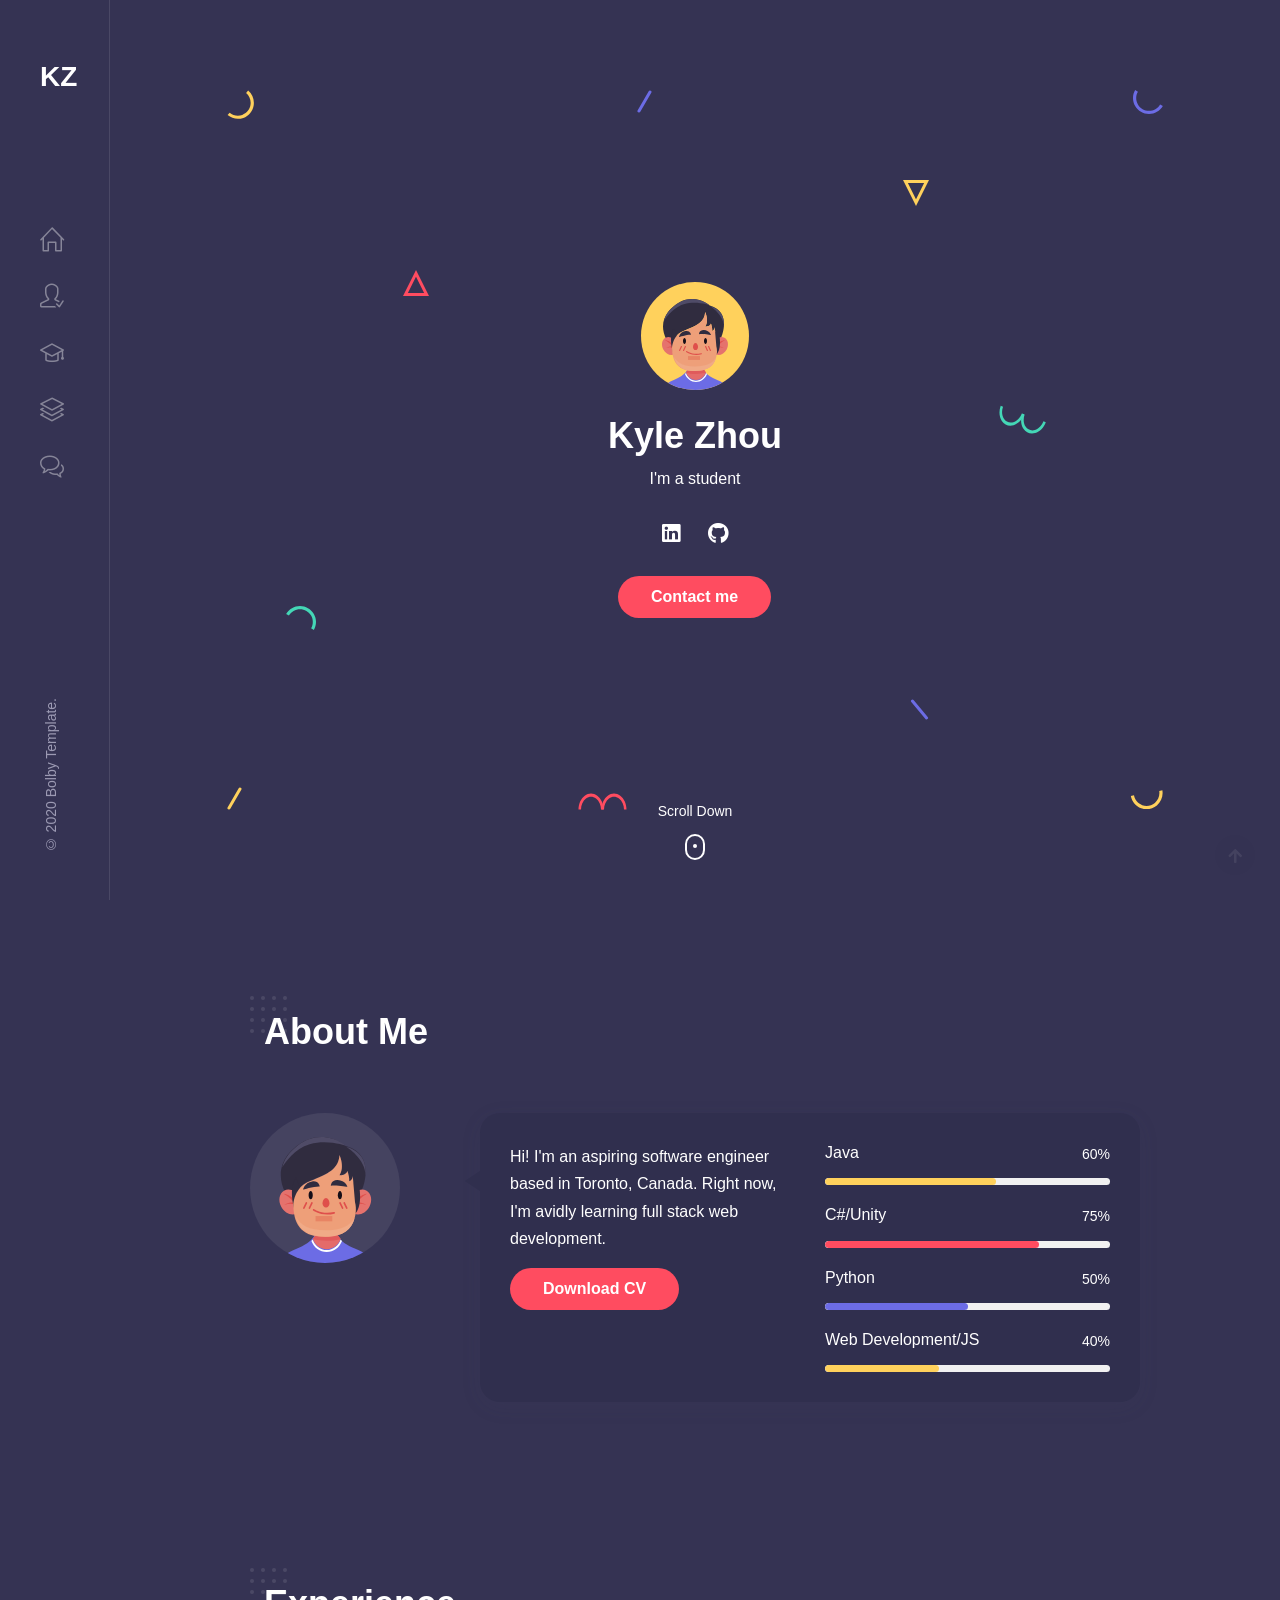
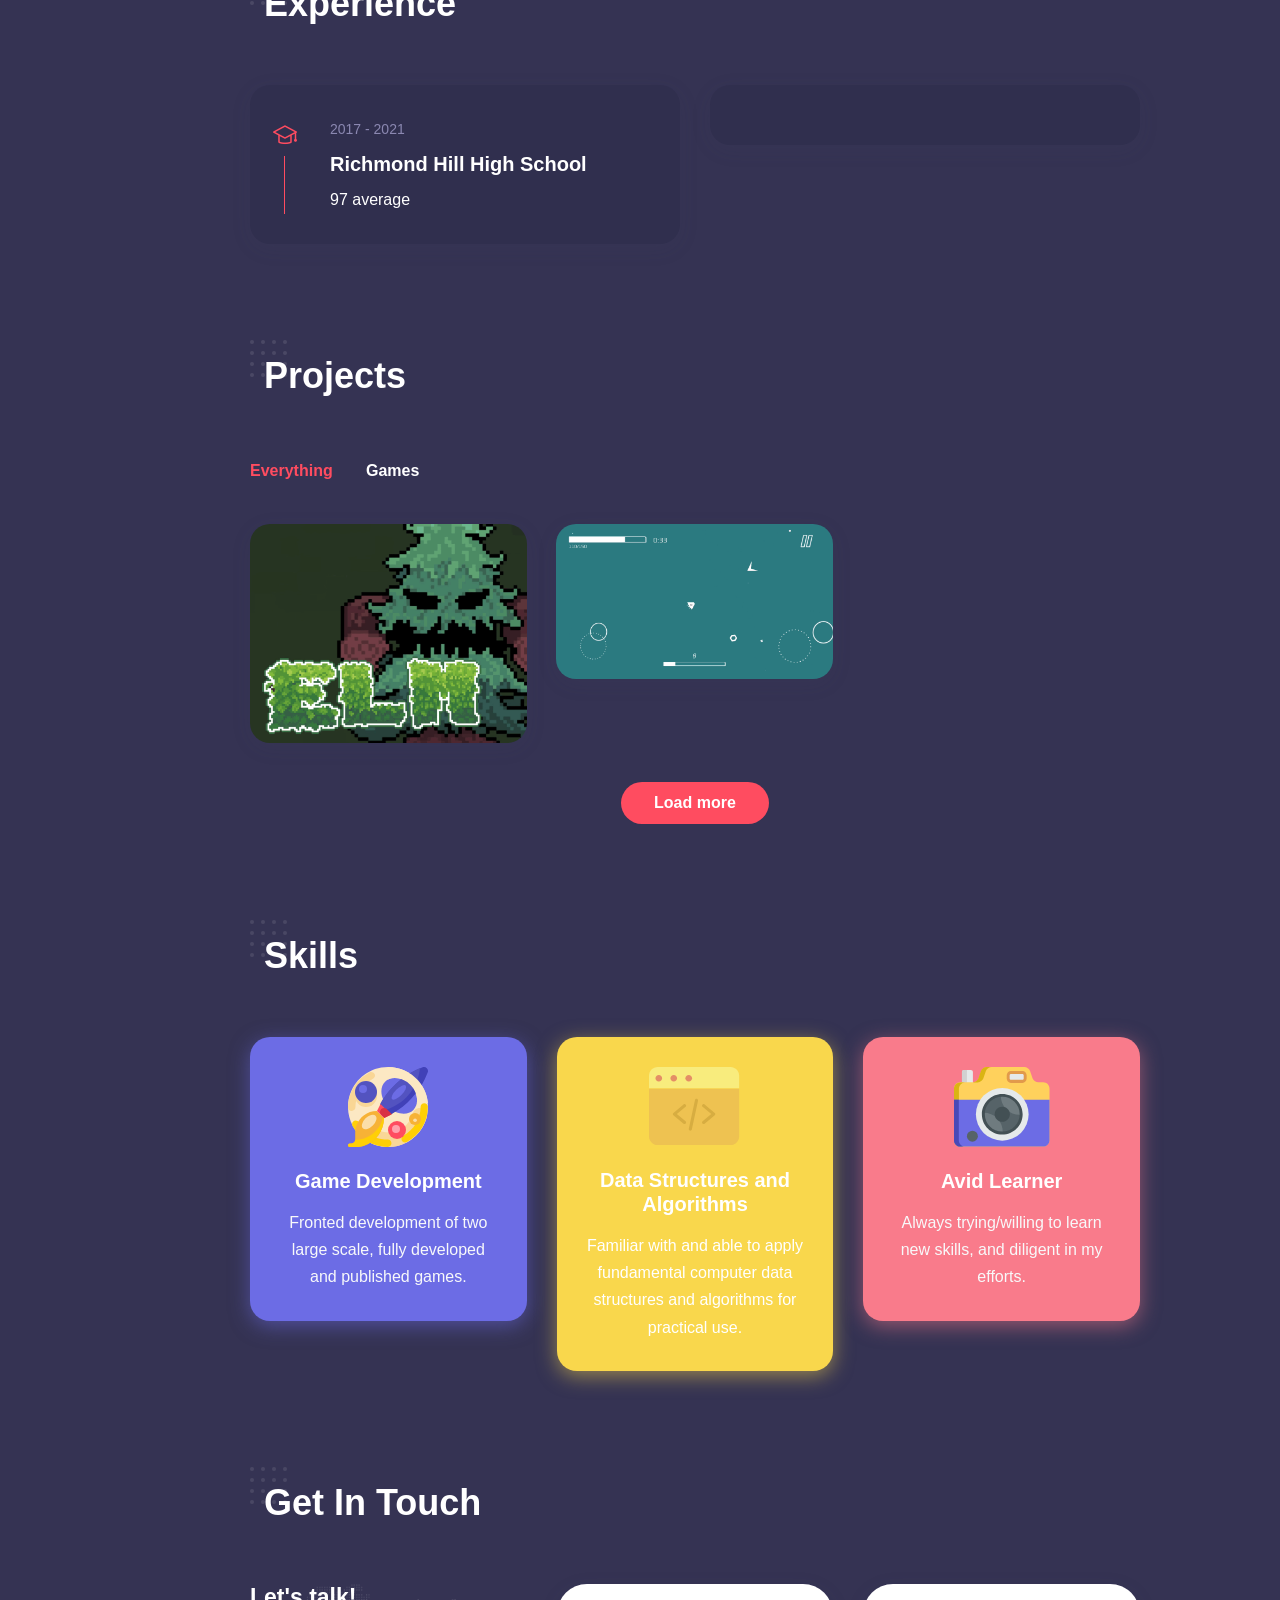
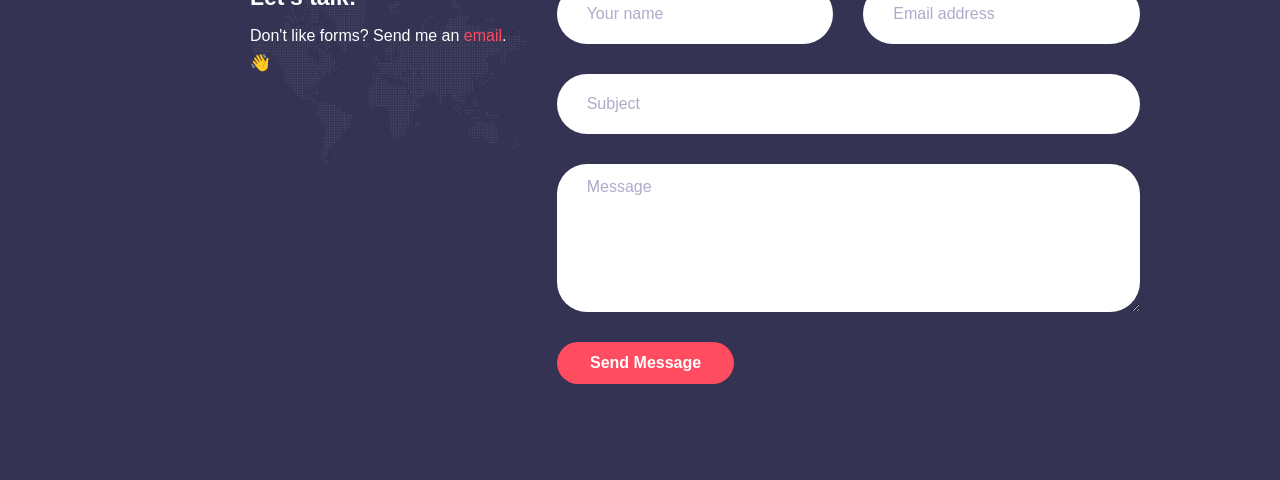
==== index.html @ aefa9f07 "desc fix" ====
<!DOCTYPE html>
<html lang="en-US">
<head>
	<meta http-equiv="Content-Type" content="text/html; charset=UTF-8">
	<title>Kyle Zhou</title>
	<meta name="description" content="Portfolio">
	<meta name="viewport" content="width=device-width, initial-scale=1, maximum-scale=1">
	<link rel="shortcut icon" type="image/x-icon" href="images/favicon.png">

	<!-- STYLESHEETS -->
	<link rel="stylesheet" href="css/bootstrap.min.css" type="text/css" media="all">
	<link rel="stylesheet" href="css/all.min.css" type="text/css" media="all">
	<link rel="stylesheet" href="css/simple-line-icons.css" type="text/css" media="all">
	<link rel="stylesheet" href="css/slick.css" type="text/css" media="all">
	<link rel="stylesheet" href="css/animate.css" type="text/css" media="all">
	<link rel="stylesheet" href="css/magnific-popup.css" type="text/css" media="all">
	<link rel="stylesheet" href="css/style.css" type="text/css" media="all">

	<!--[if lt IE 9]>
      <script src="https://oss.maxcdn.com/html5shiv/3.7.2/html5shiv.min.js"></script>
      <script src="https://oss.maxcdn.com/respond/1.4.2/respond.min.js"></script>
    <![endif]-->

</head>

<body class="dark">

<!-- Preloader -->
<div id="preloader">
	<div class="outer">
		<!-- Google Chrome -->
		<div class="infinityChrome">
			<div></div>
			<div></div>
			<div></div>
		</div>

		<!-- Safari and others -->
		<div class="infinity">
			<div>
				<span></span>
			</div>
			<div>
				<span></span>
			</div>
			<div>
				<span></span>
			</div>
		</div>
		<!-- Stuff -->
		<svg xmlns="http://www.w3.org/2000/svg" version="1.1" class="goo-outer">
			<defs>
				<filter id="goo">
					<feGaussianBlur in="SourceGraphic" stdDeviation="6" result="blur" />
					<feColorMatrix in="blur" values="1 0 0 0 0  0 1 0 0 0  0 0 1 0 0  0 0 0 18 -7" result="goo" />
					<feBlend in="SourceGraphic" in2="goo" />
				</filter>
			</defs>
		</svg>
	</div>
</div>

<!-- mobile header -->
<header class="mobile-header-2">
	<div class="container">
		<!-- menu icon -->
		<div class="menu-icon d-inline-flex mr-4">
			<button>
				<span></span>
			</button>
		</div>
		<!-- logo image -->
		<div class="site-logo">
			<a href="index.html">
				<!-- <img src="images/logo.svg" alt="Bolby" /> -->
				<h2>KZ</h2>
			</a>
		</div> 
	</div>
</header>

<!-- desktop header -->
<header class="desktop-header-2 d-flex align-items-start flex-column">
	
	<!-- logo image -->
	<div class="site-logo">
		<a href="index.html">
			<!-- <img src="images/logo-b-light.svg" alt="Bolby" /> -->
			<h2>KZ</h2>
		</a>
	</div>
	
	<!-- main menu -->
	<nav>
		<ul class="vertical-menu scrollspy">
			<li class="active"><a href="index.html#home"><i class="icon-home"></i></a></li>
			<li><a href="index.html#about"><i class="icon-user-following"></i></a></li>
			<li><a href="index.html#experience"><i class="icon-graduation"></i></a></li>
			<li><a href="index.html#works"><i class="icon-layers"></i></a></li>
			<!-- <li><a href="index.html#services"><i class="icon-briefcase"></i></a></li>
			<li><a href="index.html#blog"><i class="icon-note"></i></a></li> -->
			<li><a href="index.html#contact"><i class="icon-bubbles"></i></a></li>
		</ul>
	</nav>
	
	<!-- site footer -->
	<div class="footer">
		<!-- copyright text -->
		<span class="copyright">© 2020 Bolby Template.</span>
	</div>

</header>

<!-- main layout -->
<main class="content-2">
	
	<!-- section home -->
	<section id="home" class="home d-flex align-items-center">
		<div class="container">

			<!-- intro -->
			<div class="intro">
				<!-- avatar image -->
				<img src="images/avatar-1.svg" alt="Bolby" class="mb-4" />

				<!-- info -->
				<h1 class="mb-2 mt-0">Kyle Zhou</h1>
				<span>I'm a <span class="text-rotating">student, future software developer</span></span>

				<!-- social icons -->
				<ul class="social-icons light list-inline mb-0 mt-4">
					<!--
					<li class="list-inline-item"><a href="index.html#"><i class="fab fa-instagram"></i></a></li>
					<li class="list-inline-item"><a href="index.html#"><i class="fab fa-twitter"></i></a></li>
					<li class="list-inline-item"><a href="index.html#"><i class="fab fa-behance"></i></a></li>
					<li class="list-inline-item"><a href="index.html#"><i class="fab fa-dribbble"></i></a></li>
					<li class="list-inline-item"><a href="index.html#"><i class="fab fa-pinterest-p"></i></a></li>
					-->
					<li class="list-inline-item"><a href="https://www.linkedin.com/in/kyle-zhou647/" target="_blank"><i class="fab fa-linkedin"></i></a></li>
					<li class="list-inline-item"><a href="https://github.com/Kyle-Zhou" target="_blank"><i class="fab fa-github"></i></a></li>

				</ul>

				<!-- buttons -->
				<div class="mt-4">
					<a href="index.html#contact" class="btn btn-default">Contact me</a>
				</div>
			</div>
			
			<!-- scroll down mouse wheel -->
			<div class="scroll-down">
				<a href="index.html#about" class="mouse-wrapper">
					<span>Scroll Down</span>
					<span class="mouse">
						<span class="wheel"></span>
					</span>
				</a>
			</div>

			<!-- parallax layers -->
			<div class="parallax" data-relative-input="true">

				<svg width="27" height="29" data-depth="0.3" class="layer p1" xmlns="http://www.w3.org/2000/svg"><path d="M21.15625.60099c4.37954 3.67487 6.46544 9.40612 5.47254 15.03526-.9929 5.62915-4.91339 10.30141-10.2846 12.25672-5.37122 1.9553-11.3776.89631-15.75715-2.77856l2.05692-2.45134c3.50315 2.93948 8.3087 3.78663 12.60572 2.22284 4.297-1.5638 7.43381-5.30209 8.22768-9.80537.79387-4.50328-.8749-9.08872-4.37803-12.02821L21.15625.60099z" fill="#FFD15C" fill-rule="evenodd"/></svg>

				<svg width="26" height="26" data-depth="0.2" class="layer p2" xmlns="http://www.w3.org/2000/svg"><path d="M13 3.3541L2.42705 24.5h21.1459L13 3.3541z" stroke="#FF4C60" stroke-width="3" fill="none" fill-rule="evenodd"/></svg>

				<svg width="30" height="25" data-depth="0.3" class="layer p3" xmlns="http://www.w3.org/2000/svg"><path d="M.1436 8.9282C3.00213 3.97706 8.2841.92763 14.00013.92796c5.71605.00032 10.9981 3.04992 13.85641 8 2.8583 4.95007 2.8584 11.0491-.00014 16.00024l-2.77128-1.6c2.28651-3.96036 2.28631-8.84002.00011-12.8002-2.2862-3.96017-6.5124-6.40017-11.08513-6.4-4.57271.00018-8.79872 2.43984-11.08524 6.4002l-2.77128-1.6z" fill="#44D7B6" fill-rule="evenodd"/></svg>

				<svg width="15" height="23" data-depth="0.6" class="layer p4" xmlns="http://www.w3.org/2000/svg"><rect transform="rotate(30 9.86603 10.13397)" x="7" width="3" height="25" rx="1.5" fill="#FFD15C" fill-rule="evenodd"/></svg>

				<svg width="15" height="23" data-depth="0.2" class="layer p5" xmlns="http://www.w3.org/2000/svg"><rect transform="rotate(30 9.86603 10.13397)" x="7" width="3" height="25" rx="1.5" fill="#6C6CE5" fill-rule="evenodd"/></svg>

				<svg width="49" height="17" data-depth="0.5" class="layer p6" xmlns="http://www.w3.org/2000/svg"><g fill="#FF4C60" fill-rule="evenodd"><path d="M.5 16.5c0-5.71709 2.3825-10.99895 6.25-13.8567 3.8675-2.85774 8.6325-2.85774 12.5 0C23.1175 5.50106 25.5 10.78292 25.5 16.5H23c0-4.57303-1.90625-8.79884-5-11.08535-3.09375-2.28652-6.90625-2.28652-10 0C4.90625 7.70116 3 11.92697 3 16.5H.5z"/><path d="M23.5 16.5c0-5.71709 2.3825-10.99895 6.25-13.8567 3.8675-2.85774 8.6325-2.85774 12.5 0C46.1175 5.50106 48.5 10.78292 48.5 16.5H46c0-4.57303-1.90625-8.79884-5-11.08535-3.09375-2.28652-6.90625-2.28652-10 0-3.09375 2.28651-5 6.51232-5 11.08535h-2.5z"/></g></svg>

				<svg width="26" height="26" data-depth="0.4" class="layer p7" xmlns="http://www.w3.org/2000/svg"><path d="M13 22.6459L2.42705 1.5h21.1459L13 22.6459z" stroke="#FFD15C" stroke-width="3" fill="none" fill-rule="evenodd"/></svg>

				<svg width="19" height="21" data-depth="0.3" class="layer p8" xmlns="http://www.w3.org/2000/svg"><rect transform="rotate(-40 6.25252 10.12626)" x="7" width="3" height="25" rx="1.5" fill="#6C6CE5" fill-rule="evenodd"/></svg>

				<svg width="30" height="25" data-depth="0.3" data-depth-y="-1.30" class="layer p9" xmlns="http://www.w3.org/2000/svg"><path d="M29.8564 16.0718c-2.85854 4.95114-8.1405 8.00057-13.85654 8.00024-5.71605-.00032-10.9981-3.04992-13.85641-8-2.8583-4.95007-2.8584-11.0491.00014-16.00024l2.77128 1.6c-2.28651 3.96036-2.28631 8.84002-.00011 12.8002 2.2862 3.96017 6.5124 6.40017 11.08513 6.4 4.57271-.00018 8.79872-2.43984 11.08524-6.4002l2.77128 1.6z" fill="#6C6CE5" fill-rule="evenodd"/></svg>

				<svg width="47" height="29" data-depth="0.2" class="layer p10" xmlns="http://www.w3.org/2000/svg"><g fill="#44D7B6" fill-rule="evenodd"><path d="M46.78878 17.19094c-1.95535 5.3723-6.00068 9.52077-10.61234 10.8834-4.61167 1.36265-9.0893-.26708-11.74616-4.27524-2.65686-4.00817-3.08917-9.78636-1.13381-15.15866l2.34923.85505c-1.56407 4.29724-1.2181 8.92018.90705 12.12693 2.12514 3.20674 5.70772 4.5107 9.39692 3.4202 3.68921-1.0905 6.92581-4.40949 8.48988-8.70673l2.34923.85505z"/><path d="M25.17585 9.32448c-1.95535 5.3723-6.00068 9.52077-10.61234 10.8834-4.61167 1.36264-9.0893-.26708-11.74616-4.27525C.16049 11.92447-.27182 6.14628 1.68354.77398l2.34923.85505c-1.56407 4.29724-1.2181 8.92018.90705 12.12692 2.12514 3.20675 5.70772 4.5107 9.39692 3.4202 3.68921-1.0905 6.92581-4.40948 8.48988-8.70672l2.34923.85505z"/></g></svg>

				<svg width="33" height="20" data-depth="0.5" class="layer p11" xmlns="http://www.w3.org/2000/svg"><path d="M32.36774.34317c.99276 5.63023-1.09332 11.3614-5.47227 15.03536-4.37895 3.67396-10.3855 4.73307-15.75693 2.77837C5.76711 16.2022 1.84665 11.53014.8539 5.8999l3.15139-.55567c.7941 4.50356 3.93083 8.24147 8.22772 9.8056 4.29688 1.56413 9.10275.71673 12.60554-2.2227C28.34133 9.98771 30.01045 5.4024 29.21635.89884l3.15139-.55567z" fill="#FFD15C" fill-rule="evenodd"/></svg>

			</div>
		</div>
		
	</section>

	<!-- section about -->
	<section id="about">

		<div class="container">
			
			<!-- section title -->
			<h2 class="section-title wow fadeInUp">About Me</h2>

			<div class="spacer" data-height="60"></div>
			
			<div class="row">

				<div class="col-md-3">
					<div class="text-center text-md-left">
						<!-- avatar image -->
						<img src="images/avatar-2.svg" alt="Bolby" />
					</div>
					<div class="spacer d-md-none d-lg-none" data-height="30"></div>
				</div>

				<div class="col-md-9 triangle-left-md triangle-top-sm">
					<div class="rounded bg-dark shadow-dark padding-30">
						<div class="row">
							<div class="col-md-6">
								<!-- about text -->
								<p>Hi! I'm an aspiring software engineer based in Toronto, Canada. Right now, I'm avidly learning full stack web development.</p>
								<div class="mt-3">
									<a href="index.html#" class="btn btn-default">Download CV</a>
								</div>
								<div class="spacer d-md-none d-lg-none" data-height="30"></div>
							</div>
							<div class="col-md-6">
								<!-- skill item -->
								<div class="skill-item">
									<div class="skill-info clearfix">
										<h4 class="float-left mb-3 mt-0">Java</h4>
										<span class="float-right">60%</span>
									</div>
									<div class="progress">
										<div class="progress-bar data-background" role="progressbar" aria-valuemin="0" aria-valuemax="100" aria-valuenow="60" data-color="#FFD15C">
										</div>
									</div>
									<div class="spacer" data-height="20"></div>
								</div>

								<!-- skill item -->
								<div class="skill-item">
									<div class="skill-info clearfix">
										<h4 class="float-left mb-3 mt-0">C#/Unity</h4>
										<span class="float-right">75%</span>
									</div>
									<div class="progress">
										<div class="progress-bar data-background" role="progressbar" aria-valuemin="0" aria-valuemax="100" aria-valuenow="75" data-color="#FF4C60">
										</div>
									</div>
									<div class="spacer" data-height="20"></div>
								</div>

								<!-- skill item -->
								<div class="skill-item">
									<div class="skill-info clearfix">
										<h4 class="float-left mb-3 mt-0">Python</h4>
										<span class="float-right">50%</span>
									</div>
									<div class="progress">
										<div class="progress-bar data-background" role="progressbar" aria-valuemin="0" aria-valuemax="100" aria-valuenow="50" data-color="#6C6CE5">
										</div>
									</div>
									<div class="spacer" data-height="20"></div>
								</div>

								<!-- skill item -->
								<div class="skill-item">
									<div class="skill-info clearfix">
										<h4 class="float-left mb-3 mt-0">Web Development/JS</h4>
										<span class="float-right">40%</span>
									</div>
									<div class="progress">
										<div class="progress-bar data-background" role="progressbar" aria-valuemin="0" aria-valuemax="100" aria-valuenow="40" data-color="#FFD15C">
										</div>
									</div>
								</div>
							</div>
						</div>
					</div>
				</div>

			</div>
			<!-- row end -->

			<div class="spacer" data-height="70"></div>
			
			

		</div>
		
	</section>
	
	
	
	<!-- section experience -->
	<section id="experience">

		<div class="container">
			
			<!-- section title -->
			<h2 class="section-title wow fadeInUp">Experience</h2>

			<div class="spacer" data-height="60"></div>
			
			<div class="row">

				<div class="col-md-6">
					
					<!-- timeline wrapper -->
					<div class="timeline edu bg-dark rounded shadow-dark padding-30 overflow-hidden">

						<!-- timeline item -->
						<div class="timeline-container wow fadeInUp">
							<div class="content">
								<span class="time">2017 - 2021</span>
								<h3 class="title">Richmond Hill High School</h3>
								<p>97 average</p>
							</div>
						</div>

						<!-- timeline item -->
						<!-- <div class="timeline-container wow fadeInUp" data-wow-delay="0.2s">
							<div class="content">
								<span class="time">2017 - 2013</span>
								<h3 class="title">Bachelor’s Degree</h3>
								<p>Lorem ipsum dolor sit amet quo ei simul congue exerci ad nec admodum perfecto.</p>
							</div>
						</div> -->

						<!-- timeline item -->
						<!-- <div class="timeline-container wow fadeInUp" data-wow-delay="0.4s">
							<div class="content">
								<span class="time">2013 - 2009</span>
								<h3 class="title">Honours Degree</h3>
								<p>Lorem ipsum dolor sit amet quo ei simul congue exerci ad nec admodum perfecto.</p>
							</div>
						</div> -->

						<!-- main line -->
						<span class="line"></span>

					</div>

				</div>

				<div class="col-md-6">
					
					<!-- responsive spacer -->
					<div class="spacer d-md-none d-lg-none" data-height="30"></div>

					<!-- timeline wrapper -->
					<div class="timeline exp bg-dark rounded shadow-dark padding-30 overflow-hidden">

						<!-- timeline item -->
						<!-- <div class="timeline-container wow fadeInUp">
							<div class="content">
								<span class="time">2019 - Present</span>
								<h3 class="title">Web Designer</h3>
								<p>Lorem ipsum dolor sit amet quo ei simul congue exerci ad nec admodum perfecto.</p>
							</div>
						</div> -->

						<!-- timeline item -->
						<!-- <div class="timeline-container wow fadeInUp" data-wow-delay="0.2s">
							<div class="content">
								<span class="time">2017 - 2013</span>
								<h3 class="title">Front-End Developer</h3>
								<p>Lorem ipsum dolor sit amet quo ei simul congue exerci ad nec admodum perfecto.</p>
							</div>
						</div> -->

						<!-- timeline item -->
						<!-- <div class="timeline-container wow fadeInUp" data-wow-delay="0.4s">
							<div class="content">
								<span class="time">2013 - 2009</span>
								<h3 class="title">Back-End Developer</h3>
								<p>Lorem ipsum dolor sit amet quo ei simul congue exerci ad nec admodum perfecto.</p>
							</div>
						</div> -->

						<!-- main line -->
						<span class="line"></span>

					</div>

				</div>

			</div>

		</div>
		
	</section>
	
	<!-- section works -->
	<section id="works">

		<div class="container">
			
			<!-- section title -->
			<h2 class="section-title wow fadeInUp">Projects</h2>

			<div class="spacer" data-height="60"></div>

			<!-- portfolio filter (desktop) -->
			<ul class="portfolio-filter list-inline wow fadeInUp">
				<li class="current list-inline-item" data-filter="*">Everything</li>
				<li class="list-inline-item" data-filter=".creative">Games</li>
				<!-- <li class="list-inline-item" data-filter=".art">Art</li>
				<li class="list-inline-item" data-filter=".design">Design</li>
				<li class="list-inline-item" data-filter=".branding">Branding</li> -->
			</ul>
			
			<!-- portfolio filter (mobile) -->
			<div class="pf-filter-wrapper">
				<select class="portfolio-filter-mobile">
					<option value="*">Everything</option>
					<option value=".creative">Games</option>
					<!-- <option value=".art">Art</option>
					<option value=".design">Design</option>
					<option value=".branding">Branding</option> -->
				</select>
			</div>
			
			<!-- portolio wrapper -->
			<div class="row portfolio-wrapper">
				
				<!-- portfolio item -->
				<div class="col-md-4 col-sm-6 grid-item creative Games">
					<a href="#small-dialog1" class="work-content">
						<div class="portfolio-item rounded shadow-dark">
							<div class="details">
								<span class="term">Games</span>
								<h4 class="title">Elm</h4>
								<span class="more-button"><i class="icon-magnifier-add"></i></span>
							</div>
							<div class="thumb">
								<img src="images/ElmCoverLoop.gif" alt="Portfolio-title" />
								<div class="mask"></div>
							</div>
						</div>
					</a>
					<div id="small-dialog1" class="white-popup zoom-anim-dialog mfp-hide">
						<img src="images/ElmBoss.gif" alt="Title" />
						<img src="images/ElmFight.gif" alt="Title" />
						<img src="images/ElmTreeCut.gif" alt="Title" />

						<h2>Elm</h2>
						<p>- Lead a team of 4 in development<br/>
							- Published for Windows and Mac<br/>
							- Featured on Itch.io's "New and Popular"<br/>
							- Garned x downloads. <br/>
						</p>
						<a href="https://ekew.itch.io/elm" target="_blank" class="btn btn-default">https://ekew.itch.io/elm</a>
				</div>
				</div>

				<!-- portfolio item -->
				<div class="col-md-4 col-sm-6 grid-item creative Games">
					<a href="#small-dialog2" class="work-content">
						<div class="portfolio-item rounded shadow-dark">
							<div class="details">
								<span class="term">Games</span>
								<h4 class="title">Lunar Drift</h4>
								<span class="more-button"><i class="icon-options"></i></span>
							</div>
							<div class="thumb">
								<img src="images/LunarDriftBlue.gif" alt="Portfolio-title" />
								<div class="mask"></div>
							</div>
						</div>
					</a>
					<div id="small-dialog2" class="white-popup zoom-anim-dialog mfp-hide">
							<img src="images/LunarDriftPurple2.gif" alt="Title" />
							<h2>Lunar Drift</h2>
							<p> - Mobile game<br/>
								- Co-produced for ios and Android<br/>
							</p>
					</div>
				</div>

			</div>
			
			<!-- more button -->
			<div class="load-more text-center mt-4">
				<a href="javascript:" class="btn btn-default"><i class="fas fa-spinner"></i> Load more</a>
				<!-- numbered pagination (hidden for infinite scroll) -->
				<ul class="portfolio-pagination list-inline d-none">
					<li class="list-inline-item">1</li>
					<li class="list-inline-item"><a href="https://jthemes.net/themes/html/bolby/demo/works-2.html">2</a></li>
				</ul>
			</div>

		</div>

	</section>


<!-- section Skills -->
<section id="services">

	<div class="container">
		
		<!-- section title -->
		<h2 class="section-title wow fadeInUp">Skills</h2>

		<div class="spacer" data-height="60"></div>
		
		<div class="row">

			<div class="col-md-4">
				<!-- service box -->
				<div class="service-box rounded data-background padding-30 text-center text-light shadow-blue" data-color="#6C6CE5">
					<img src="images/service-1.svg" alt="UI/UX design" />
					<h3 class="mb-3 mt-0">Game Development</h3>
					<p class="mb-0">Fronted development of two large scale, fully developed and published games.</p>
				</div>
				<div class="spacer d-md-none d-lg-none" data-height="30"></div>
			</div>

			<div class="col-md-4">
				<!-- service box -->
				<div class="service-box rounded data-background padding-30 text-center shadow-yellow" data-color="#F9D74C">
					<img src="images/service-2.svg" alt="UI/UX design" />
					<h3 class="mb-3 mt-0">Data Structures and Algorithms</h3>
					<p class="mb-0">Familiar with and able to apply fundamental computer data structures and algorithms for practical use.</p>
				</div>
				<div class="spacer d-md-none d-lg-none" data-height="30"></div>
			</div>

			<div class="col-md-4">
				<!-- service box -->
				<div class="service-box rounded data-background padding-30 text-center text-light shadow-pink" data-color="#F97B8B">
					<img src="images/service-3.svg" alt="UI/UX design" />
					<h3 class="mb-3 mt-0">Avid Learner</h3>
					<p class="mb-0">Always trying/willing to learn new skills, and diligent in my efforts.</p>
				</div>
			</div>

		</div>

		<!-- <div class="mt-5 text-center">
			<p class="mb-0">Looking for a custom job? <a href="index.html#contact">Click here</a> to contact me! 👋</p>
		</div> -->

	</div>
	
</section>
	
	
	
	
	
	<!-- section contact -->
	<section id="contact">

		<div class="container">
			
			<!-- section title -->
			<h2 class="section-title wow fadeInUp">Get In Touch</h2>

			<div class="spacer" data-height="60"></div>
			
			<div class="row">
				
				<div class="col-md-4">
					<!-- contact info -->
					<div class="contact-info">
						<h3 class="wow fadeInUp">Let's talk!</h3>
						<p class="wow fadeInUp">Don't like forms? Send me an <a href="kylezz120@gmail.com">email</a>. 👋</p>
					</div>
				</div>

				<div class="col-md-8">
					<!-- Contact Form -->
					<form id="contact-form" class="contact-form mt-6" method="post" action="https://jthemes.net/themes/html/bolby/demo/form/contact.php">
						
						<div class="messages"></div>
						
						<div class="row">
							<div class="column col-md-6">
								<!-- Name input -->
								<div class="form-group">
									<input type="text" class="form-control" name="InputName" id="InputName" placeholder="Your name" required="required" data-error="Name is required.">
									<div class="help-block with-errors"></div>
								</div>
							</div>
							
							<div class="column col-md-6">
								<!-- Email input -->
								<div class="form-group">
									<input type="email" class="form-control" id="InputEmail" name="InputEmail" placeholder="Email address" required="required" data-error="Email is required.">
									<div class="help-block with-errors"></div>
								</div>
							</div>

							<div class="column col-md-12">
								<!-- Email input -->
								<div class="form-group">
									<input type="text" class="form-control" id="InputSubject" name="InputSubject" placeholder="Subject" required="required" data-error="Subject is required.">
									<div class="help-block with-errors"></div>
								</div>
							</div>
					
							<div class="column col-md-12">
								<!-- Message textarea -->
								<div class="form-group">
									<textarea name="InputMessage" id="InputMessage" class="form-control" rows="5" placeholder="Message" required="required" data-error="Message is required."></textarea>
									<div class="help-block with-errors"></div>
								</div>
							</div>
						</div>

						<button type="submit" name="submit" id="submit" value="Submit" class="btn btn-default">Send Message</button><!-- Send Button -->

					</form>
					<!-- Contact Form end -->
				</div>

			</div>

		</div>

	</section>

	<div class="spacer" data-height="96"></div>
	
</main>

<!-- Go to top button -->
<a href="javascript:" id="return-to-top"><i class="fas fa-arrow-up"></i></a>

<!-- SCRIPTS -->
<script src="js/jquery-1.12.3.min.js"></script>
<script src="js/jquery.easing.min.js"></script>
<script src="js/jquery.waypoints.min.js"></script>
<script src="js/jquery.counterup.min.js"></script>
<script src="js/popper.min.js"></script>
<script src="js/bootstrap.min.js"></script>
<script src="js/isotope.pkgd.min.js"></script>
<script src="js/infinite-scroll.min.js"></script>
<script src="js/imagesloaded.pkgd.min.js"></script>
<script src="js/slick.min.js"></script>
<script src="js/contact.js"></script>
<script src="js/validator.js"></script>
<script src="js/wow.min.js"></script>
<script src="js/morphext.min.js"></script>
<script src="js/parallax.min.js"></script>
<script src="js/jquery.magnific-popup.min.js"></script>
<script src="js/custom.js"></script>

</body>
</html>
---- css/style.css ----
@charset "UTF-8";
/*
Template Name: Bolby
Version: 1.0
Author: PxlSolutions
Author URI: http://themeforest.net/user/pxlsolutions
Description: Portfolio/CV/Resume HTML Template

[TABLE OF CONTENTS]

01. Base
02. Typography
03. Preloader
04. Header
05. Sections
06. Parallax Shapes
07. Skills
08. Service
09. Portfolio
10. Facts
11. Prices
12. Testimonials
13. Blog
14. Clients
15. Contact
16. Helper
17. Dark Mode
18. Buttons
19. Bootstrap Components
20. Theme elements
21. Slick
22. Responsive

*/
@import url("../../../../../../fonts.googleapis.com/css%3Ffamily=Rubik:300,300i,400,400i,500,500i,700,700i,900,900i&display=swap&subset=cyrillic.css");
/*=================================================================*/
/*                      BASE                              
/*=================================================================*/
* {
  margin: 0;
  padding: 0;
}

html {
  margin: 0 !important;
  overflow: auto !important;
}

body {
  color: #5E5C7F;
  background-color: #F9F9FF;
  font-family: "Rubik", sans-serif;
  font-size: 16px;
  line-height: 1.7;
  overflow-x: hidden;
  -webkit-font-smoothing: antialiased;
  -moz-osx-font-smoothing: grayscale;
}

img {
  max-width: 100%;
  height: auto;
}

.text-center {
  text-align: center;
}

.text-left {
  text-align: left;
}

.text-right {
  text-align: right;
}

.relative {
  position: relative;
}

/*=================================================================*/
/*                      TYPOGRAPHY                              
/*=================================================================*/
h1, h2, h3, h4, h5, h6 {
  color: #454360;
  font-family: "Rubik", sans-serif;
  font-weight: 700;
  margin: 20px 0;
}

h1 {
  font-size: 36px;
}

h2 {
  font-size: 28px;
}

h3 {
  font-size: 24px;
}

h4 {
  font-size: 18px;
}

a {
  color: #FF4C60;
  outline: 0;
  -webkit-transition: all 0.3s ease-in-out;
  -o-transition: all 0.3s ease-in-out;
  transition: all 0.3s ease-in-out;
}
a:hover {
  color: #353353;
  text-decoration: none;
}
a:focus {
  outline: 0;
}

blockquote {
  padding: 20px 20px;
  margin: 0 0 20px;
  font-size: 16px;
  background: #F7F7F7;
  border-radius: 10px;
}

blockquote p {
  line-height: 1.6;
}

/* === Pre === */
pre {
  display: block;
  padding: 9.5px;
  margin: 0 0 10px;
  font-size: 13px;
  line-height: 1.42857143;
  color: #333;
  word-break: break-all;
  word-wrap: break-word;
  background-color: #f5f5f5;
  border: 1px solid #ccc;
  border-radius: 0;
}

/*=================================================================*/
/*                      PRELOADER                              
/*=================================================================*/
.infinity {
  width: 120px;
  height: 60px;
  position: relative;
}
.infinity div,
.infinity span {
  position: absolute;
}
.infinity div {
  top: 0;
  left: 50%;
  width: 60px;
  height: 60px;
  -webkit-animation: rotate 6.9s linear infinite;
          animation: rotate 6.9s linear infinite;
}
.infinity div span {
  left: -8px;
  top: 50%;
  margin: -8px 0 0 0;
  width: 16px;
  height: 16px;
  display: block;
  background: #FF4C60;
  -webkit-box-shadow: 2px 2px 8px rgba(255, 76, 96, 0.09);
          box-shadow: 2px 2px 8px rgba(255, 76, 96, 0.09);
  border-radius: 50%;
  -webkit-transform: rotate(90deg);
      -ms-transform: rotate(90deg);
          transform: rotate(90deg);
  -webkit-animation: move 6.9s linear infinite;
          animation: move 6.9s linear infinite;
}
.infinity div span:before, .infinity div span:after {
  content: "";
  position: absolute;
  display: block;
  border-radius: 50%;
  width: 14px;
  height: 14px;
  background: inherit;
  top: 50%;
  left: 50%;
  margin: -7px 0 0 -7px;
  -webkit-box-shadow: inherit;
          box-shadow: inherit;
}
.infinity div span:before {
  -webkit-animation: drop1 0.8s linear infinite;
          animation: drop1 0.8s linear infinite;
}
.infinity div span:after {
  -webkit-animation: drop2 0.8s linear infinite 0.4s;
          animation: drop2 0.8s linear infinite 0.4s;
}
.infinity div:nth-child(2) {
  -webkit-animation-delay: -2.3s;
          animation-delay: -2.3s;
}
.infinity div:nth-child(2) span {
  -webkit-animation-delay: -2.3s;
          animation-delay: -2.3s;
}
.infinity div:nth-child(3) {
  -webkit-animation-delay: -4.6s;
          animation-delay: -4.6s;
}
.infinity div:nth-child(3) span {
  -webkit-animation-delay: -4.6s;
          animation-delay: -4.6s;
}

.infinityChrome {
  width: 128px;
  height: 60px;
}
.infinityChrome div {
  position: absolute;
  width: 16px;
  height: 16px;
  background: #FF4C60;
  -webkit-box-shadow: 2px 2px 8px rgba(255, 76, 96, 0.09);
          box-shadow: 2px 2px 8px rgba(255, 76, 96, 0.09);
  border-radius: 50%;
  -webkit-animation: moveSvg 6.9s linear infinite;
          animation: moveSvg 6.9s linear infinite;
  -webkit-filter: url(style.css);
  filter: url(style.css);
  -webkit-transform: scaleX(-1);
      -ms-transform: scaleX(-1);
          transform: scaleX(-1);
  offset-path: path("M64.3636364,29.4064278 C77.8909091,43.5203348 84.4363636,56 98.5454545,56 C112.654545,56 124,44.4117395 124,30.0006975 C124,15.5896556 112.654545,3.85282763 98.5454545,4.00139508 C84.4363636,4.14996252 79.2,14.6982509 66.4,29.4064278 C53.4545455,42.4803627 43.5636364,56 29.4545455,56 C15.3454545,56 4,44.4117395 4,30.0006975 C4,15.5896556 15.3454545,4.00139508 29.4545455,4.00139508 C43.5636364,4.00139508 53.1636364,17.8181672 64.3636364,29.4064278 Z");
}
.infinityChrome div:before, .infinityChrome div:after {
  content: "";
  position: absolute;
  display: block;
  border-radius: 50%;
  width: 14px;
  height: 14px;
  background: inherit;
  top: 50%;
  left: 50%;
  margin: -7px 0 0 -7px;
  -webkit-box-shadow: inherit;
          box-shadow: inherit;
}
.infinityChrome div:before {
  -webkit-animation: drop1 0.8s linear infinite;
          animation: drop1 0.8s linear infinite;
}
.infinityChrome div:after {
  -webkit-animation: drop2 0.8s linear infinite 0.4s;
          animation: drop2 0.8s linear infinite 0.4s;
}
.infinityChrome div:nth-child(2) {
  -webkit-animation-delay: -2.3s;
          animation-delay: -2.3s;
}
.infinityChrome div:nth-child(3) {
  -webkit-animation-delay: -4.6s;
          animation-delay: -4.6s;
}

@-webkit-keyframes moveSvg {
  0% {
    offset-distance: 0%;
  }
  25% {
    background: #6C6CE5;
  }
  75% {
    background: #FFD15C;
  }
  100% {
    offset-distance: 100%;
  }
}

@keyframes moveSvg {
  0% {
    offset-distance: 0%;
  }
  25% {
    background: #6C6CE5;
  }
  75% {
    background: #FFD15C;
  }
  100% {
    offset-distance: 100%;
  }
}
@-webkit-keyframes rotate {
  50% {
    -webkit-transform: rotate(360deg);
            transform: rotate(360deg);
    margin-left: 0;
  }
  50.0001%, 100% {
    margin-left: -60px;
  }
}
@keyframes rotate {
  50% {
    -webkit-transform: rotate(360deg);
            transform: rotate(360deg);
    margin-left: 0;
  }
  50.0001%, 100% {
    margin-left: -60px;
  }
}
@-webkit-keyframes move {
  0%, 50% {
    left: -8px;
  }
  25% {
    background: #FFD15C;
  }
  75% {
    background: #6C6CE5;
  }
  50.0001%, 100% {
    left: auto;
    right: -8px;
  }
}
@keyframes move {
  0%, 50% {
    left: -8px;
  }
  25% {
    background: #FFD15C;
  }
  75% {
    background: #6C6CE5;
  }
  50.0001%, 100% {
    left: auto;
    right: -8px;
  }
}
@-webkit-keyframes drop1 {
  100% {
    -webkit-transform: translate(32px, 8px) scale(0);
            transform: translate(32px, 8px) scale(0);
  }
}
@keyframes drop1 {
  100% {
    -webkit-transform: translate(32px, 8px) scale(0);
            transform: translate(32px, 8px) scale(0);
  }
}
@-webkit-keyframes drop2 {
  0% {
    -webkit-transform: translate(0, 0) scale(0.9);
            transform: translate(0, 0) scale(0.9);
  }
  100% {
    -webkit-transform: translate(32px, -8px) scale(0);
            transform: translate(32px, -8px) scale(0);
  }
}
@keyframes drop2 {
  0% {
    -webkit-transform: translate(0, 0) scale(0.9);
            transform: translate(0, 0) scale(0.9);
  }
  100% {
    -webkit-transform: translate(32px, -8px) scale(0);
            transform: translate(32px, -8px) scale(0);
  }
}
#preloader {
  background: #353353;
  height: 100%;
  position: fixed;
  width: 100%;
  z-index: 1031;
}
#preloader .outer {
  position: absolute;
  top: 50%;
  left: 50%;
  -webkit-transform: translate(-50%, -50%);
      -ms-transform: translate(-50%, -50%);
          transform: translate(-50%, -50%);
}
#preloader.light {
  background: #F9F9FF;
}

.goo-outer {
  display: none;
}

/*=================================================================*/
/*                      HEADER                              
/*=================================================================*/
header.desktop-header-1 {
  color: #FFF;
  border-right: solid 1px rgba(255, 255, 255, 0.1);
  background: #353353;
  padding: 50px 40px 40px;
  position: fixed;
  left: 0;
  overflow-y: auto;
  overflow-x: hidden;
  height: 100vh;
  min-height: 100vh;
  top: 0;
  width: 290px;
  z-index: 1;
  -webkit-transform: translateX(0);
  -ms-transform: translateX(0);
  transform: translateX(0);
  -webkit-transition: all 0.3s ease-in-out;
  -o-transition: all 0.3s ease-in-out;
  transition: all 0.3s ease-in-out;
  /* === Vertical Menu === */
  /* === Submenu === */
}
header.desktop-header-1.open {
  -webkit-transform: translateX(0);
  -ms-transform: translateX(0);
  transform: translateX(0);
}
header.desktop-header-1 .vertical-menu {
  list-style: none;
  padding: 0;
  margin-bottom: 130px;
  margin-top: 130px;
}
header.desktop-header-1 .vertical-menu li.openmenu > a {
  color: #000;
}
header.desktop-header-1 .vertical-menu li.openmenu .switch {
  -webkit-transform: rotate(45deg);
  -ms-transform: rotate(45deg);
  transform: rotate(45deg);
}
header.desktop-header-1 .vertical-menu li {
  padding: 8px 0;
  position: relative;
  list-style: none;
  -webkit-transition: all 0.2s ease-in-out;
  -o-transition: all 0.2s ease-in-out;
  transition: all 0.2s ease-in-out;
}
header.desktop-header-1 .vertical-menu li a:hover {
  color: #FFD15C;
}
header.desktop-header-1 .vertical-menu li i {
  color: #FFD15C;
  margin-right: 20px;
}
header.desktop-header-1 .vertical-menu li .switch {
  font-size: 30px;
  display: inline-block;
  padding: 0 14px;
  line-height: 1;
  cursor: pointer;
  color: #000;
  position: absolute;
  top: 24px;
  -webkit-transform: rotate(0deg);
  -ms-transform: rotate(0deg);
  transform: rotate(0deg);
  -webkit-transition: all 0.2s ease-in-out;
  -o-transition: all 0.2s ease-in-out;
  transition: all 0.2s ease-in-out;
  -webkit-backface-visibility: hidden;
}
header.desktop-header-1 .vertical-menu li a {
  color: #FFF;
  font-family: "Rubik", sans-serif;
  font-size: 16px;
  font-weight: 700;
  width: 100%;
  text-decoration: none;
  position: relative;
}
header.desktop-header-1 .vertical-menu li a.nav-link {
  display: initial;
  padding: 0;
}
header.desktop-header-1 .vertical-menu li .nav-link.active {
  color: #FFD15C;
}
header.desktop-header-1 .submenu {
  display: none;
  padding: 0;
}
header.desktop-header-1 .submenu li a {
  color: #000;
  font-size: 18px;
  font-weight: 700;
}
header.desktop-header-1 .submenu li a:after {
  height: 3px;
}
header.desktop-header-1 .submenu li a:hover:after {
  width: 100%;
  height: 3px;
}
header.desktop-header-1 .submenu li a:hover {
  color: #000;
}
header.desktop-header-1 .footer {
  margin-top: auto;
}
header.desktop-header-1 .copyright {
  color: #9C9AB3;
  font-size: 14px;
}
header.desktop-header-1.light {
  background: #F9F9FF;
  border-right: solid 1px rgba(0, 0, 0, 0.05);
}
header.desktop-header-1.light .vertical-menu li .nav-link.active {
  color: #FF4C60;
}
header.desktop-header-1.light .vertical-menu li a {
  color: #353353;
}
header.desktop-header-1.light .vertical-menu li a:hover {
  color: #FF4C60;
}
header.desktop-header-1.light .vertical-menu li i {
  color: #FF4C60;
}

header.desktop-header-2 {
  color: #FFF;
  border-right: solid 1px rgba(255, 255, 255, 0.1);
  background: #353353;
  padding: 40px;
  position: fixed;
  left: 0;
  overflow-y: auto;
  overflow-x: hidden;
  height: 100vh;
  min-height: 100vh;
  top: 0;
  width: 110px;
  z-index: 1;
  -webkit-transform: translateX(0);
  -ms-transform: translateX(0);
  transform: translateX(0);
  -webkit-transition: all 0.3s ease-in-out;
  -o-transition: all 0.3s ease-in-out;
  transition: all 0.3s ease-in-out;
  /* === Vertical Menu === */
}
header.desktop-header-2.open {
  -webkit-transform: translateX(0);
  -ms-transform: translateX(0);
  transform: translateX(0);
}
header.desktop-header-2 .vertical-menu {
  list-style: none;
  padding: 0;
  margin-top: 100px;
  margin-bottom: 0;
}
header.desktop-header-2 .vertical-menu li.openmenu > a {
  color: #000;
}
header.desktop-header-2 .vertical-menu li.openmenu .switch {
  -webkit-transform: rotate(45deg);
  -ms-transform: rotate(45deg);
  transform: rotate(45deg);
}
header.desktop-header-2 .vertical-menu li {
  padding: 8px 0;
  position: relative;
  list-style: none;
  -webkit-transition: all 0.2s ease-in-out;
  -o-transition: all 0.2s ease-in-out;
  transition: all 0.2s ease-in-out;
}
header.desktop-header-2 .vertical-menu li a:hover {
  color: #FFD15C;
}
header.desktop-header-2 .vertical-menu li a:hover i {
  color: #FFD15C;
  opacity: 1;
}
header.desktop-header-2 .vertical-menu li i {
  color: #FFF;
  margin-right: 20px;
  opacity: 0.4;
  -webkit-transition: all 0.3s ease-in-out;
  -o-transition: all 0.3s ease-in-out;
  transition: all 0.3s ease-in-out;
}
header.desktop-header-2 .vertical-menu li a {
  color: #FFF;
  font-family: "Rubik", sans-serif;
  font-size: 24px;
  font-weight: 700;
  width: 100%;
  text-decoration: none;
  position: relative;
}
header.desktop-header-2 .vertical-menu li a.nav-link {
  display: initial;
  padding: 0;
}
header.desktop-header-2 .vertical-menu li .nav-link.active {
  color: #FFD15C;
}
header.desktop-header-2 .vertical-menu li .nav-link.active i {
  color: #FFD15C;
  opacity: 1;
}
header.desktop-header-2 .footer {
  margin-top: auto;
  position: relative;
}
header.desktop-header-2 .copyright {
  color: #9C9AB3;
  font-size: 14px;
  -webkit-transform: rotate(-180deg);
      -ms-transform: rotate(-180deg);
          transform: rotate(-180deg);
  -webkit-writing-mode: vertical-rl;
      -ms-writing-mode: tb-rl;
          writing-mode: vertical-rl;
  white-space: nowrap;
  display: inline-block;
  overflow: visible;
}
header.desktop-header-2.light {
  background: #F9F9FF;
  border-right: solid 1px rgba(0, 0, 0, 0.05);
}
header.desktop-header-2.light .vertical-menu li i {
  color: #353353;
  opacity: 1;
}

header.mobile-header-1 {
  background: #353353;
  display: none;
  padding: 10px 0;
  -webkit-transition: all 0.3s ease-in-out;
  -o-transition: all 0.3s ease-in-out;
  transition: all 0.3s ease-in-out;
}
header.mobile-header-1.open {
  -webkit-transform: translateX(290px);
  -ms-transform: translateX(290px);
  transform: translateX(290px);
}
header.mobile-header-1 .menu-icon button {
  background: transparent;
  border: 0;
  cursor: pointer;
  outline: 0;
  height: 33px;
  width: 33px;
}
header.mobile-header-1 .menu-icon span {
  display: block;
  background: #FFF;
  border-radius: 5px;
  height: 4px;
  position: relative;
  width: 30px;
}
header.mobile-header-1 .menu-icon span:before {
  content: "";
  display: block;
  background: #FFF;
  border-radius: 5px;
  height: 4px;
  top: -10px;
  position: absolute;
  width: 30px;
}
header.mobile-header-1 .menu-icon span:after {
  content: "";
  display: block;
  background: #FFF;
  border-radius: 5px;
  height: 4px;
  top: 10px;
  position: absolute;
  width: 30px;
}
header.mobile-header-1 .site-logo {
  display: inline-block;
}
header.mobile-header-1 .site-logo img {
  max-height: 30px;
}
header.mobile-header-1.light {
  background: #F9F9FF;
}
header.mobile-header-1.light .menu-icon span {
  background: #353353;
}
header.mobile-header-1.light .menu-icon span:before, header.mobile-header-1.light .menu-icon span:after {
  background: #353353;
}

header.mobile-header-2 {
  background: #353353;
  display: none;
  padding: 10px 0;
  -webkit-transition: all 0.3s ease-in-out;
  -o-transition: all 0.3s ease-in-out;
  transition: all 0.3s ease-in-out;
}
header.mobile-header-2.open {
  -webkit-transform: translateX(110px);
  -ms-transform: translateX(110px);
  transform: translateX(110px);
}
header.mobile-header-2 .menu-icon button {
  background: transparent;
  border: 0;
  cursor: pointer;
  outline: 0;
  height: 33px;
  width: 33px;
}
header.mobile-header-2 .menu-icon span {
  display: block;
  background: #FFF;
  border-radius: 5px;
  height: 4px;
  position: relative;
  width: 30px;
}
header.mobile-header-2 .menu-icon span:before {
  content: "";
  display: block;
  background: #FFF;
  border-radius: 5px;
  height: 4px;
  top: -10px;
  position: absolute;
  width: 30px;
}
header.mobile-header-2 .menu-icon span:after {
  content: "";
  display: block;
  background: #FFF;
  border-radius: 5px;
  height: 4px;
  top: 10px;
  position: absolute;
  width: 30px;
}
header.mobile-header-2 .site-logo {
  display: inline-block;
}
header.mobile-header-2 .site-logo img {
  max-height: 30px;
}

.desktop-header-3 {
  background: #353353;
  padding: 20px 0;
  border-bottom: solid 1px rgba(255, 255, 255, 0.1);
}
.desktop-header-3 .navbar {
  padding: 0;
}
.desktop-header-3 .navbar-brand {
  padding-top: 0;
  padding-bottom: 0;
}
.desktop-header-3 .navbar-dark .navbar-nav .nav-link {
  color: #FFF;
}
.desktop-header-3 .nav-link {
  font-size: 16px;
  font-weight: 700;
  padding: 0;
}
.desktop-header-3 .nav-link.active {
  color: #FFD15C !important;
}
.desktop-header-3 .nav-link:hover {
  color: #FFD15C !important;
}
.desktop-header-3 .dropdown-menu {
  position: absolute;
  top: 100%;
  left: 0;
  z-index: 1000;
  float: left;
  min-width: 10rem;
  padding: 0.5rem 0;
  margin: 0.125rem 0 0;
  font-size: 1rem;
  color: #212529;
  text-align: left;
  list-style: none;
  background-color: #fff;
  background-clip: padding-box;
  border: 0;
  border-radius: 0.25rem;
}
.desktop-header-3 button.navbar-toggler:focus {
  outline: 0;
  outline: 0;
}
.desktop-header-3 .navbar-nav li:not(:last-child) {
  padding-right: 3rem;
}
@media (min-width: 992px) {
  .desktop-header-3 .navbar-expand-lg .navbar-nav .nav-link {
    padding-right: 0;
    padding-left: 0;
  }
}
.desktop-header-3.light {
  background: #F9F9FF;
  border-bottom: solid 1px rgba(0, 0, 0, 0.05);
}
.desktop-header-3.light .navbar-dark .navbar-nav .nav-link {
  color: #353353;
}

/*=================================================================*/
/*                      SECTIONS                             
/*=================================================================*/
main.content {
  margin-left: 290px;
  -webkit-transition: all 0.3s ease-in-out;
  -o-transition: all 0.3s ease-in-out;
  transition: all 0.3s ease-in-out;
}
main.content.open {
  opacity: 0.8;
  -webkit-transform: translateX(290px);
  -ms-transform: translateX(290px);
  transform: translateX(290px);
}

main.content-2 {
  margin-left: 110px;
  -webkit-transition: all 0.3s ease-in-out;
  -o-transition: all 0.3s ease-in-out;
  transition: all 0.3s ease-in-out;
}
main.content-2.open {
  opacity: 0.8;
  -webkit-transform: translateX(110px);
  -ms-transform: translateX(110px);
  transform: translateX(110px);
}

section {
  padding-top: 110px;
  position: relative;
}

section.home {
  background: #353353;
  padding: 0;
  height: 100vh;
  min-height: 100vh;
}
section.home .intro {
  margin: auto;
  max-width: 540px;
  text-align: center;
  position: relative;
  z-index: 1;
}
section.home .intro h1 {
  color: #FFF;
  font-size: 36px;
}
section.home .intro span {
  color: #FFF;
  font-size: 16px;
}
section.home .social-icons li a {
  color: #FFF;
}
section.home.light {
  background: #F9F9FF;
}
section.home.light .intro h1 {
  color: #353353;
}
section.home.light .intro span {
  color: #454360;
}
section.home.light .social-icons li a {
  color: #353353;
}
section.home.light .social-icons li a:hover {
  color: #FFD15C;
}

.section-title {
  font-size: 36px;
  margin: 0;
  margin-left: 14px;
  position: relative;
}
.section-title:before {
  content: "";
  background-image: url(../images/dots-bg.svg);
  display: block;
  height: 37px;
  left: -14px;
  top: -14px;
  position: absolute;
  width: 37px;
}

/*=================================================================*/
/*                      PARALLAX SHAPES                              
/*=================================================================*/
.parallax {
  position: absolute;
  left: 0;
  top: 0;
  height: 100%;
  width: 100%;
}
.parallax .layer {
  position: absolute;
}
.parallax .p1 {
  left: 10%;
  top: 10%;
}
.parallax .p2 {
  left: 25%;
  top: 30%;
}
.parallax .p3 {
  left: 15%;
  bottom: 30%;
}
.parallax .p4 {
  left: 10%;
  bottom: 10%;
}
.parallax .p5 {
  left: 45%;
  top: 10%;
}
.parallax .p6 {
  left: 40%;
  bottom: 10%;
}
.parallax .p7 {
  top: 20%;
  right: 30%;
}
.parallax .p8 {
  right: 30%;
  bottom: 20%;
}
.parallax .p9 {
  right: 10%;
  top: 10%;
}
.parallax .p10 {
  top: 45%;
  right: 20%;
}
.parallax .p11 {
  bottom: 10%;
  right: 10%;
}

/*=================================================================*/
/*                      SKILLS                              
/*=================================================================*/
.skill-item .skill-info h4 {
  font-size: 16px;
  font-weight: 500;
}
.skill-item .skill-info span {
  font-size: 14px;
}

/*=================================================================*/
/*                      SERVICE                              
/*=================================================================*/
.service-box {
  -webkit-transform: translateY(0);
  -ms-transform: translateY(0);
  transform: translateY(0);
  -webkit-transition: all 0.3s ease-in-out;
  -o-transition: all 0.3s ease-in-out;
  transition: all 0.3s ease-in-out;
}
.service-box h3 {
  font-size: 20px;
}
.service-box img {
  margin-bottom: 22px;
}
.service-box:hover {
  -webkit-transform: translateY(-10px);
  -ms-transform: translateY(-10px);
  transform: translateY(-10px);
}

/*=================================================================*/
/*                      PORTFOLIO                              
/*=================================================================*/
.portfolio-wrapper [class*=col-] {
  margin-top: 15px;
  margin-bottom: 15px;
}

.pf-filter-wrapper {
  display: none;
}

.portfolio-item {
  position: relative;
  overflow: hidden;
}
.portfolio-item .thumb {
  overflow: hidden;
}
.portfolio-item .details {
  color: #FFF;
  position: absolute;
  height: 100%;
  width: 100%;
  z-index: 1;
}
.portfolio-item .details h4 {
  color: #FFF;
  font-size: 20px;
  margin: 0 0 10px;
  padding: 0 20px;
  opacity: 0;
  -webkit-transform: translateY(30px);
      -ms-transform: translateY(30px);
          transform: translateY(30px);
  -webkit-transition: all cubic-bezier(0.075, 0.82, 0.165, 1) 1s;
  -o-transition: all cubic-bezier(0.075, 0.82, 0.165, 1) 1s;
  transition: all cubic-bezier(0.075, 0.82, 0.165, 1) 1s;
  position: absolute;
  top: 60px;
}
.portfolio-item .details span.term {
  color: #FFF;
  background: #FF4C60;
  border-bottom-left-radius: 15px;
  border-bottom-right-radius: 15px;
  font-size: 14px;
  opacity: 0;
  display: inline-block;
  padding: 3px 10px;
  position: absolute;
  top: 0;
  left: 20px;
  -webkit-transform: translateY(-40px);
      -ms-transform: translateY(-40px);
          transform: translateY(-40px);
  -webkit-transition: all cubic-bezier(0.075, 0.82, 0.165, 1) 1s;
  -o-transition: all cubic-bezier(0.075, 0.82, 0.165, 1) 1s;
  transition: all cubic-bezier(0.075, 0.82, 0.165, 1) 1s;
}
.portfolio-item .details .more-button {
  color: #FFF;
  font-size: 20px;
  display: block;
  background: #FFD15C;
  border-radius: 100%;
  height: 40px;
  line-height: 42px;
  text-align: center;
  position: absolute;
  bottom: 20px;
  left: 20px;
  width: 40px;
  opacity: 0;
  -webkit-transition: all 0.3s ease-in-out;
  -o-transition: all 0.3s ease-in-out;
  transition: all 0.3s ease-in-out;
}
.portfolio-item .mask {
  background: #6C6CE5;
  position: absolute;
  left: 0;
  top: 0;
  opacity: 0;
  height: 100%;
  width: 100%;
  -webkit-transition: all 0.3s ease-in-out;
  -o-transition: all 0.3s ease-in-out;
  transition: all 0.3s ease-in-out;
}
.portfolio-item:hover .mask {
  opacity: 0.9;
}
.portfolio-item:hover .details h4, .portfolio-item:hover .details span {
  opacity: 1;
  -webkit-transform: translateY(0);
      -ms-transform: translateY(0);
          transform: translateY(0);
}
.portfolio-item:hover .details .more-button {
  opacity: 1;
}

.portfolio-filter {
  margin-bottom: 25px;
}
.portfolio-filter li {
  color: #5E5C7F;
  cursor: pointer;
  font-family: "Rubik", sans-serif;
  font-size: 16px;
  font-weight: 700;
  position: relative;
  -webkit-transition: all 0.3s ease-in-out;
  -o-transition: all 0.3s ease-in-out;
  transition: all 0.3s ease-in-out;
}
.portfolio-filter li:hover {
  color: #FF4C60;
}
.portfolio-filter li.current {
  color: #FF4C60;
}
.portfolio-filter li:not(:last-child) {
  margin-right: 1.8rem;
}

select.portfolio-filter-mobile {
  font-size: 16px;
  border-radius: 10px;
  outline: 0;
  margin-bottom: 30px;
  position: relative;
  width: 100%;
}

.pf-filter-wrapper {
  position: relative;
}
.pf-filter-wrapper:after {
  content: "";
  font-family: "FontAwesome";
  position: absolute;
  top: 0;
  right: 20px;
  color: #000;
}

/*=================================================================*/
/*                      FACTS                              
/*=================================================================*/
.fact-item .details {
  margin-left: 60px;
}
.fact-item .icon {
  font-size: 36px;
  color: #DEDEEA;
  float: left;
}
.fact-item .number {
  font-size: 30px;
}
.fact-item .number em {
  font-style: normal;
}
.fact-item p {
  font-size: 16px;
}

/*=================================================================*/
/*                      PRICES                              
/*=================================================================*/
.price-item {
  padding: 30px 40px;
}
.price-item h2.plan {
  font-size: 24px;
}
.price-item .price {
  font-size: 36px;
  font-weight: 700;
  margin: 0;
}
.price-item .price em {
  font-style: normal;
  font-size: 14px;
  vertical-align: super;
  margin-right: 5px;
}
.price-item .price span {
  font-size: 16px;
  font-weight: 400;
  margin-left: 10px;
}
.price-item ul {
  margin-bottom: 0;
}
.price-item ul li {
  line-height: 2.1;
}
.price-item .btn {
  margin-top: 20px;
}
.price-item.best {
  padding: 55px 40px;
  z-index: 1;
  position: relative;
}
.price-item .badge {
  color: #FFF;
  background: #6C6CE5;
  -webkit-transform: rotate(-90deg);
      -ms-transform: rotate(-90deg);
          transform: rotate(-90deg);
  position: absolute;
  left: 0;
  top: 46px;
  padding: 7px 12px;
  font-size: 14px;
  font-weight: 400;
  border-top-left-radius: 15px;
  border-bottom-left-radius: 15px;
  border-top-right-radius: 0;
  border-bottom-right-radius: 0;
}

/*=================================================================*/
/*                      TESTIMONIALS                              
/*=================================================================*/
.testimonials-wrapper {
  max-width: 700px;
  margin: auto;
}

.testimonial-item {
  padding: 0 20px 20px;
}
.testimonial-item .thumb {
  border-radius: 50%;
  overflow: hidden;
  height: 90px;
  width: 90px;
}
.testimonial-item .subtitle {
  color: #8B88B1;
  font-size: 14px;
}
.testimonial-item p {
  font-size: 16px;
}

/*=================================================================*/
/*                      BLOG                              
/*=================================================================*/
.blog-item {
  overflow: hidden;
  -webkit-transform: translateY(0);
  -ms-transform: translateY(0);
  transform: translateY(0);
  -webkit-transition: all 0.3s ease-in-out;
  -o-transition: all 0.3s ease-in-out;
  transition: all 0.3s ease-in-out;
}
.blog-item:hover {
  -webkit-transform: translateY(0);
  -ms-transform: translateY(0);
  transform: translateY(-10px);
}
.blog-item .thumb {
  position: relative;
  overflow: hidden;
}
.blog-item .thumb img {
  -webkit-transform: scale(1);
  -ms-transform: scale(1);
  transform: scale(1);
  -webkit-transition: all 0.3s ease-in-out;
  -o-transition: all 0.3s ease-in-out;
  transition: all 0.3s ease-in-out;
}
.blog-item .thumb:hover img {
  -webkit-transform: scale(1.1);
  -ms-transform: scale(1.1);
  transform: scale(1.1);
}
.blog-item .category {
  background: #FF4C60;
  border-bottom-left-radius: 15px;
  border-bottom-right-radius: 15px;
  color: #FFF;
  font-size: 14px;
  padding: 2px 8px;
  position: absolute;
  left: 20px;
  top: 0;
  z-index: 1;
}
.blog-item .details {
  padding: 20px;
}
.blog-item .details h4.title {
  font-size: 20px;
}
.blog-item .details h4.title a {
  color: #353353;
}
.blog-item .details h4.title a:hover {
  color: #FF4C60;
}
.blog-item .meta {
  font-size: 14px;
  color: #8B88B1;
}
.blog-item .meta li:not(:last-child) {
  margin-right: 0.6rem;
}
.blog-item .meta li:after {
  content: "";
  background: #8B88B1;
  border-radius: 50%;
  display: inline-block;
  height: 3px;
  margin-left: 0.6rem;
  vertical-align: middle;
  width: 3px;
}
.blog-item .meta li:last-child::after {
  display: none;
}

.blog-page-section {
  background-color: #f9f9ff;
  padding-bottom: 70px;
}
.blog-page-section .blog-img-text {
  padding: 30px;
  -webkit-box-shadow: 0px 5px 20px 0px rgba(69, 67, 96, 0.1);
          box-shadow: 0px 5px 20px 0px rgba(69, 67, 96, 0.1);
}
.blog-page-section .blog-text-title h4 {
  font-size: 30px;
}
.blog-page-section .blog-text-title h4 a {
  color: #454360;
}
.blog-page-section .blog-text-title h4 a:hover {
  color: #FF4C60;
}
.blog-page-section .blog-pagination {
  margin: 60px 0px 40px;
}
.blog-page-section .blog-pagination ul li {
  height: 50px;
  width: 50px;
  line-height: 50px;
  margin: 0px 10px;
  border-radius: 100%;
  display: inline-block;
  -webkit-box-shadow: 0px 5px 20px 0px rgba(69, 67, 96, 0.1);
          box-shadow: 0px 5px 20px 0px rgba(69, 67, 96, 0.1);
}
.blog-page-section .blog-pagination ul li a {
  width: 100%;
  display: block;
  font-weight: 500;
  border-radius: 100%;
}
.blog-page-section .blog-pagination ul li a:hover {
  background-color: #FF4C60;
}
.blog-page-section .blog-standard {
  margin-bottom: 30px;
}
.blog-page-section .blog-standard .meta {
  font-size: 14px;
  color: #8b88b1;
}
.blog-page-section .blog-standard .meta li:after {
  content: "";
  background: #8b88b1;
  border-radius: 50%;
  display: inline-block;
  height: 3px;
  margin-left: 0.6rem;
  vertical-align: middle;
  width: 3px;
}
.blog-page-section .blog-standard .meta li:last-child:after {
  display: none;
}
.blog-page-section .blog-standard .meta li:not(:last-child) {
  margin-right: 0.6rem;
}
.blog-page-section .blog-standard .meta li a {
  color: #353353;
}
.blog-page-section .blog-standard .meta li a:hover {
  color: #ff4c60;
}
.blog-page-section .br-more a {
  border-radius: 60px;
  font-family: "Rubik", sans-serif;
  font-size: 16px;
  font-weight: 700;
  overflow: hidden;
  line-height: 1;
  padding: 12px 32px;
  color: #fff;
  background: #ff4c60;
  display: inline-block;
  vertical-align: middle;
  position: relative;
  -webkit-transform: perspective(1px) translateZ(0);
  transform: perspective(1px) translateZ(0);
  -webkit-box-shadow: 0 0 1px rgba(0, 0, 0, 0);
          box-shadow: 0 0 1px rgba(0, 0, 0, 0);
}
.blog-page-section .br-more a:hover {
  color: #fff;
  -webkit-animation-name: button-push;
  animation-name: button-push;
  -webkit-animation-duration: 0.3s;
  animation-duration: 0.3s;
  -webkit-animation-timing-function: linear;
  animation-timing-function: linear;
  -webkit-animation-iteration-count: 1;
  animation-iteration-count: 1;
}
.blog-page-section .widget {
  margin-bottom: 30px;
  padding: 20px;
}
.blog-page-section .screen-reader-text {
  border: 0;
  clip: rect(1px, 1px, 1px, 1px);
  -webkit-clip-path: inset(50%);
          clip-path: inset(50%);
  height: 1px;
  margin: -1px;
  overflow: hidden;
  padding: 0;
  position: absolute !important;
  width: 1px;
  word-wrap: normal !important;
}
.blog-page-section .widget .searchform input[type=text] {
  border-radius: 30px;
  border: 0;
  background: #f3f3f3;
  padding: 6px 20px;
  max-width: 190px;
}
.blog-page-section .widget .searchform input[type=submit] {
  color: #fff;
  background: #ff4c60;
  border-radius: 25px;
  padding: 5px 20px;
  border: 0;
  cursor: pointer;
}
.blog-page-section .shadow-dark, .blog-page-section .form-control, .blog-page-section .desktop-header-3 .dropdown-menu, .desktop-header-3 .blog-page-section .dropdown-menu {
  -webkit-box-shadow: 0px 5px 20px 0px rgba(69, 67, 96, 0.1);
          box-shadow: 0px 5px 20px 0px rgba(69, 67, 96, 0.1);
}
.blog-page-section .widget-header {
  margin-bottom: 15px;
  margin-top: 0;
}
.blog-page-section .widget ul {
  padding-left: 1.1rem;
}
.blog-page-section .blog-single {
  background: #fff;
  padding: 30px;
  border-radius: 20px;
}
.blog-page-section .comment-respond {
  margin-top: 2.5rem;
  border-top: solid 1px #eee;
  clear: both;
}
.blog-page-section .comment-respond .comment-notes {
  font-style: italic;
}
.blog-page-section .comment-respond label {
  display: block;
  margin-bottom: 0.5rem;
}
.blog-page-section .comment-respond textarea,
.blog-page-section .comment-respond input[type=text],
.blog-page-section .comment-respond input[type=email],
.blog-page-section .comment-respond input[type=url] {
  border-radius: 30px;
  border: 0;
  background: #f3f3f3;
  padding: 6px 20px;
  outline: 0;
  max-width: 100%;
}
.blog-page-section .comment-respond textarea {
  height: 10rem;
}
.blog-page-section .comment-form-cookies-consent {
  -webkit-box-align: baseline;
      -ms-flex-align: baseline;
          align-items: baseline;
  display: -webkit-box;
  display: -ms-flexbox;
  display: flex;
}
.blog-page-section .comment-respond input[type=checkbox] + label {
  font-size: 14px;
  margin-left: 10px;
}
.blog-page-section .comment-respond input[type=submit] {
  border-radius: 60px;
  font-family: "Rubik", sans-serif;
  font-size: 16px;
  font-weight: 700;
  overflow: hidden;
  line-height: 1;
  padding: 12px 32px;
  color: #fff;
  background: #ff4c60;
  display: inline-block;
  vertical-align: middle;
  position: relative;
  border: none;
  cursor: pointer;
  -webkit-transform: perspective(1px) translateZ(0);
  transform: perspective(1px) translateZ(0);
  -webkit-box-shadow: 0 0 1px rgba(0, 0, 0, 0);
          box-shadow: 0 0 1px rgba(0, 0, 0, 0);
}
.blog-page-section .comment-respond input[type=submit]:focus {
  outline: none;
}
.blog-page-section .comment-respond input[type=submit]:hover {
  color: #fff;
  -webkit-animation-name: button-push;
  animation-name: button-push;
  -webkit-animation-duration: 0.3s;
  animation-duration: 0.3s;
  -webkit-animation-timing-function: linear;
  animation-timing-function: linear;
  -webkit-animation-iteration-count: 1;
  animation-iteration-count: 1;
}
.blog-page-section .comment-area-section {
  padding-bottom: 10px;
}
.blog-page-section .comment-area-section h3 {
  margin: 0;
  padding-bottom: 30px;
}
.blog-page-section .comment-area-section .comment-inner-box {
  margin-bottom: 40px;
}
.blog-page-section .comment-area-section .comment-inner-box.reply-comment {
  margin-left: 50px;
}
.blog-page-section .comment-area-section .comment-inner-box .comment-author-img {
  width: 90px;
  height: 90px;
  overflow: hidden;
  border-radius: 100%;
  margin-right: 20px;
}
.blog-page-section .comment-area-section .comment-inner-box .comment-author-text {
  overflow: hidden;
}
.blog-page-section .comment-area-section .comment-inner-box .comment-author-text h4 {
  margin: 0;
  padding-bottom: 5px;
}
.blog-page-section .comment-area-section .comment-inner-box .comment-author-text span {
  font-size: 14px;
  color: #6d6d6d;
}
.blog-page-section .comment-area-section .comment-inner-box .comment-author-text p {
  margin-bottom: 0;
  padding-bottom: 10px;
}
.blog-page-section .comment-area-section .comment-inner-box .comment-author-text .reply-btn a {
  color: #fff;
  border-radius: 20px;
  padding: 0px 10px;
  display: inline-block;
  background-color: #ff4c60;
}

/*=================================================================*/
/*                      CLIENTS                              
/*=================================================================*/
.client-item {
  min-height: 50px;
  position: relative;
  text-align: center;
  margin-top: 60px;
}
.client-item .inner {
  text-align: center;
  position: absolute;
  left: 0;
  top: 50%;
  -webkit-transform: translateY(-50%);
  -ms-transform: translateY(-50%);
  transform: translateY(-50%);
  width: 100%;
}
.client-item img {
  display: inline-block;
}

/*=================================================================*/
/*                      CONTACT                              
/*=================================================================*/
.contact-info {
  background-image: url("../images/map.svg");
  background-repeat: no-repeat;
  background-size: contain;
  min-height: 200px;
}
.contact-info h3 {
  font-size: 23px;
  margin: 0 0 10px;
}

/*=================================================================*/
/*                      HELPER                              
/*=================================================================*/
.help-block.with-errors {
  color: red;
  font-size: 12px;
  padding-left: 30px;
}
.help-block.with-errors ul {
  margin-bottom: 0;
}

.spacer {
  clear: both;
}

.text-link {
  font-family: "Rubik", sans-serif;
  font-size: 14px;
  font-weight: 700;
  text-transform: uppercase;
}

#infscr-loading {
  position: absolute;
  left: 50%;
  margin-left: -15px;
  bottom: 10px;
}

#infscr-loading img {
  display: none;
}

.fa-spinner {
  margin-right: 10px;
  display: none;
}

.scroll-down {
  position: absolute;
  bottom: 40px;
  left: 0;
  width: 100%;
  z-index: 1;
}
.scroll-down.light span {
  color: #454360;
}
.scroll-down.light .mouse {
  border-color: #353353;
}
.scroll-down.light .mouse .wheel {
  background: #353353;
}

@-webkit-keyframes ani-mouse {
  0% {
    top: 29%;
  }
  15% {
    top: 50%;
  }
  50% {
    top: 50%;
  }
  100% {
    top: 29%;
  }
}
@keyframes ani-mouse {
  0% {
    top: 29%;
  }
  15% {
    top: 50%;
  }
  50% {
    top: 50%;
  }
  100% {
    top: 29%;
  }
}
.mouse-wrapper {
  color: #FFF;
  font-size: 14px;
  display: block;
  max-width: 100px;
  margin: auto;
  text-align: center;
}
.mouse-wrapper:hover {
  color: #FFF;
}

.mouse {
  border: solid 2px #FFF;
  border-radius: 16px;
  display: block;
  margin: auto;
  margin-top: 10px;
  height: 26px;
  position: relative;
  width: 20px;
}
.mouse .wheel {
  background: #FFF;
  border-radius: 100%;
  display: block;
  position: absolute;
  top: 8px;
  left: 50%;
  -webkit-transform: translateX(-50%);
      -ms-transform: translateX(-50%);
          transform: translateX(-50%);
  height: 4px;
  width: 4px;
  -webkit-animation: ani-mouse 2s linear infinite;
  animation: ani-mouse 2s linear infinite;
}

.circle {
  border-radius: 100%;
}

footer.footer {
  background: #353353;
  padding: 40px 0;
  text-align: center;
}
footer.footer .copyright {
  color: #9C9AB3;
  font-size: 14px;
}
footer.footer.light {
  background: #F9F9FF;
  border-top: solid 1px rgba(0, 0, 0, 0.05);
}

/*=================================================================*/
/*                      DARK MODE                              
/*=================================================================*/
body.dark {
  color: #FFF;
  background-color: #353353;
}
body.dark .section-title {
  color: #FFF;
}
body.dark .section-title:before {
  background: url("../images/dots-bg-light.svg");
}
body.dark .bg-dark {
  background: #302f4e !important;
}
body.dark h1, body.dark h2, body.dark h3, body.dark h4, body.dark h5, body.dark h6 {
  color: #FFF;
}
body.dark .triangle-top:before {
  border-bottom-color: #302f4e;
}
body.dark .timeline.exp .timeline-container::after, body.dark .timeline.edu .timeline-container::after {
  background: #302f4e;
}
body.dark .portfolio-filter li {
  color: #FFF;
}
body.dark a:hover {
  color: #FFF;
}
body.dark .portfolio-filter li.current {
  color: #FF4C60;
}
body.dark .blog-item .details h4.title a {
  color: #FFF;
}
body.dark .blog-item .details h4.title a:hover {
  color: #FF4C60;
}
body.dark .contact-info {
  background-image: url("../images/map-light.png");
}
body.dark .white-popup {
  background: #302f4e;
}
body.dark footer.footer {
  border-top: solid 1px rgba(255, 255, 255, 0.1);
}
body.dark .content-blog,
body.dark .blog-page-section {
  background: #353353;
}
body.dark .bg-white {
  background-color: #302f4e !important;
}
body.dark .blog-standard .meta li a, body.dark .blog-standard .title a, body.dark .comment-author .fn {
  color: #fff;
}
body.dark .blog-page-section .blog-pagination ul li {
  background-color: #302f4e !important;
}
body.dark .blog-page-section .blog-single {
  background-color: #302f4e !important;
}

/*=================================================================*/
/*                     BUTTONS
/*=================================================================*/
.btn {
  border-radius: 30px;
  font-family: "Rubik", sans-serif;
  font-size: 16px;
  font-weight: 700;
  overflow: hidden;
  line-height: 1;
  padding: 12px 32px;
  position: relative;
}
.btn:focus {
  -webkit-box-shadow: none;
          box-shadow: none;
}

.btn:focus {
  outline: 0;
}

@-webkit-keyframes button-push {
  50% {
    -webkit-transform: scale(0.8);
    transform: scale(0.8);
  }
  100% {
    -webkit-transform: scale(1);
    transform: scale(1);
  }
}
@-webkit-keyframes hvr-push {
  50% {
    -webkit-transform: scale(0.8);
    transform: scale(0.8);
  }
  100% {
    -webkit-transform: scale(1);
    transform: scale(1);
  }
}
@keyframes hvr-push {
  50% {
    -webkit-transform: scale(0.8);
    transform: scale(0.8);
  }
  100% {
    -webkit-transform: scale(1);
    transform: scale(1);
  }
}
.btn-default {
  color: #FFF;
  background: #FF4C60;
  display: inline-block;
  vertical-align: middle;
  position: relative;
  -webkit-transform: perspective(1px) translateZ(0);
  transform: perspective(1px) translateZ(0);
  -webkit-box-shadow: 0 0 1px rgba(0, 0, 0, 0);
          box-shadow: 0 0 1px rgba(0, 0, 0, 0);
}
.btn-default:hover {
  color: #FFF;
  -webkit-animation-name: button-push;
  animation-name: button-push;
  -webkit-animation-duration: 0.3s;
  animation-duration: 0.3s;
  -webkit-animation-timing-function: linear;
  animation-timing-function: linear;
  -webkit-animation-iteration-count: 1;
  animation-iteration-count: 1;
}

.btn-full {
  text-align: center;
  width: 100%;
}

.btn-group-lg > .btn, .btn-lg {
  padding: 28px 30px;
  font-size: 18px;
  font-weight: 100;
  line-height: 0;
}

.btn-sm {
  padding: 17px 16px;
  font-size: 12px;
  line-height: 0;
}

.btn-xs {
  padding: 12px 10px;
  font-size: 12px;
  line-height: 0;
}

.btn.disabled, .btn:disabled {
  opacity: 1;
  cursor: not-allowed;
}

/*=================================================================*/
/*                     BOOTSTRAP ELEMENTS
/*=================================================================*/
.breadcrumb {
  font-size: 14px;
  padding: 0;
  margin-bottom: 0;
  list-style: none;
  background-color: transparent;
  border-radius: 0;
}

.breadcrumb > .active {
  color: #9c9c9c;
}

/* === Progress Bar === */
.progress {
  height: 7px;
  margin-bottom: 0;
  overflow: hidden;
  background-color: #F1F1F1;
  border-radius: 15px;
  -webkit-box-shadow: none;
  box-shadow: none;
}

.progress-bar {
  border-radius: 15px;
  float: left;
  width: 0;
  height: 100%;
  font-size: 12px;
  line-height: 7px;
  color: #fff;
  text-align: center;
  background-color: #353353;
  -webkit-box-shadow: none;
  box-shadow: none;
  -webkit-transition: width 0.6s ease;
  -o-transition: width 0.6s ease;
  transition: width 0.6s ease;
}

/* === Form Control === */
.form-control {
  display: block;
  border-radius: 30px;
  width: 100%;
  height: 60px;
  padding: 10px 30px;
  font-size: 16px;
  font-weight: 400;
  line-height: 1.6;
  color: #454360;
  background-color: #FFF;
  background-image: none;
  border: 0;
  -webkit-box-shadow: none;
  box-shadow: none;
}

.form-control:focus {
  outline: 0;
}

.form-control::-webkit-input-placeholder {
  /* Edge */
  color: #AEACCA;
}

.form-control:-ms-input-placeholder {
  /* Internet Explorer 10-11 */
  color: #AEACCA;
}

.form-control::-moz-placeholder {
  color: #AEACCA;
}

.form-control::-ms-input-placeholder {
  color: #AEACCA;
}

.form-control::placeholder {
  color: #AEACCA;
}

.form-group {
  margin-bottom: 30px;
}

.input-group-addon {
  padding: 0;
  font-size: 14px;
  font-weight: 400;
  line-height: 1;
  color: #555;
  text-align: center;
  background-color: transparent;
  border: 0;
  border-radius: 0;
}

/* === Alert === */
.alert {
  padding: 15px;
  margin-bottom: 20px;
  border: 1px solid transparent;
  border-radius: 20px;
}

.alert-dismissable .close, .alert-dismissible .close {
  position: relative;
  top: 0;
  right: 0;
  color: inherit;
}

/* === Pagination === */
.pagination {
  display: inline-block;
  padding-left: 0;
  margin: 0;
  border-radius: 4px;
}

.pagination > li:first-child > a, .pagination > li:first-child > span {
  margin-left: 0;
  border-radius: 50%;
}

.pagination > li:last-child > a, .pagination > li:last-child > span {
  border-radius: 50%;
}

.pagination > .active > a, .pagination > .active > a:focus, .pagination > .active > a:hover, .pagination > .active > span, .pagination > .active > span:focus, .pagination > .active > span:hover {
  z-index: 3;
  color: #fff;
  cursor: default;
  background-color: #454360;
  border-color: transparent;
}

.pagination > li > a, .pagination > li > span {
  position: relative;
  float: left;
  font-weight: 400;
  height: 46px;
  line-height: 32px !important;
  margin-left: 11px;
  line-height: 1.42857143;
  color: #1a1a1a;
  text-decoration: none;
  background-color: #fff;
  border: 1px solid #EEE;
  border-radius: 50%;
  width: 46px;
  text-align: center;
  -webkit-transition: all 0.3s ease-in-out;
  -o-transition: all 0.3s ease-in-out;
  transition: all 0.3s ease-in-out;
}

.pagination > li > a:focus, .pagination > li > a:hover, .pagination > li > span:focus, .pagination > li > span:hover {
  z-index: 2;
  color: #FFF;
  background-color: #454360;
  border-color: transparent;
}

/*=================================================================*/
/*                      THEME ELEMENTS
/*=================================================================*/
/* === Timeline === */
.timeline {
  position: relative;
}

.timeline .timeline-container {
  padding-left: 50px;
  margin-bottom: 50px;
  position: relative;
  background-color: inherit;
  width: 100%;
}
.timeline .timeline-container:last-of-type {
  margin-bottom: 0;
}

.timeline.edu .timeline-container::after {
  content: "";
  background: #FFF;
  font-family: "simple-line-icons";
  font-size: 24px;
  color: #FF4C60;
  position: absolute;
  left: -7px;
  top: 0;
  z-index: 1;
}

.timeline.exp .timeline-container::after {
  content: "";
  background: #FFF;
  font-family: "simple-line-icons";
  font-size: 24px;
  color: #FF4C60;
  position: absolute;
  left: -7px;
  top: 0;
  z-index: 1;
}

.timeline .content {
  position: relative;
}

.timeline .content .time {
  color: #8B88B1;
  font-size: 14px;
}

.timeline .content h3 {
  font-size: 20px;
  margin: 10px 0;
}

.timeline .content p {
  margin: 0;
}

.timeline span.line {
  position: absolute;
  width: 1px;
  background-color: #FF4C60;
  top: 30px;
  bottom: 30px;
  left: 34px;
}

/* === Social Icons === */
.social-icons li:not(:last-child) {
  margin-right: 1.5rem;
}
.social-icons li a {
  font-size: 21px;
}
.social-icons.light li a:hover {
  color: #FFD15C;
}

/* === Go to Top === */
#return-to-top {
  position: fixed;
  bottom: 25px;
  right: 25px;
  background: rgba(0, 0, 0, 0.2);
  width: 40px;
  height: 40px;
  display: block;
  text-decoration: none;
  border-radius: 100%;
  display: none;
  z-index: 4;
  -webkit-transition: all 0.3s ease-in-out;
  -o-transition: all 0.3s ease-in-out;
  transition: all 0.3s ease-in-out;
}

#return-to-top i {
  color: #fff;
  margin: 0;
  position: relative;
  left: 13px;
  top: 8px;
  font-size: 16px;
  -webkit-transform: translateY(0px);
  -ms-transform: translateY(0px);
  transform: translateY(0px);
  -webkit-transition: all 0.1s ease-in-out;
  -o-transition: all 0.1s ease-in-out;
  transition: all 0.1s ease-in-out;
}

#return-to-top:hover {
  background: #FF4C60;
}

/* === Helper === */
.rounded {
  border-radius: 20px !important;
}

.bg-white {
  background: #FFF;
}

.shadow-dark, .desktop-header-3 .dropdown-menu, .form-control, .form-control:focus {
  -webkit-box-shadow: 0px 5px 20px 0px rgba(69, 67, 96, 0.1);
  box-shadow: 0px 5px 20px 0px rgba(69, 67, 96, 0.1);
}

.shadow-light {
  -webkit-box-shadow: 0px 5px 20px 0px rgba(255, 255, 255, 0.01);
  box-shadow: 0px 5px 20px 0px rgba(255, 255, 255, 0.01);
}

.shadow-blue {
  -webkit-box-shadow: 0px 5px 20px 0px rgba(108, 108, 229, 0.5);
  box-shadow: 0px 5px 20px 0px rgba(108, 108, 229, 0.5);
}

.shadow-pink {
  -webkit-box-shadow: 0px 5px 20px 0px rgba(249, 123, 139, 0.5);
  box-shadow: 0px 5px 20px 0px rgba(249, 123, 139, 0.5);
}

.shadow-yellow {
  -webkit-box-shadow: 0px 5px 20px 0px rgba(249, 215, 76, 0.5);
  box-shadow: 0px 5px 20px 0px rgba(249, 215, 76, 0.5);
}

.padding-30 {
  padding: 30px;
}

.triangle-left:before {
  content: "";
  width: 0;
  height: 0;
  border-top: 10px solid transparent;
  border-bottom: 10px solid transparent;
  border-right: 15px solid #FFF;
  position: absolute;
  left: -15px;
  top: 20%;
}

.triangle-top:before {
  content: "";
  width: 0;
  height: 0;
  border-left: 10px solid transparent;
  border-right: 10px solid transparent;
  border-bottom: 10px solid #FFF;
  position: absolute;
  left: 50%;
  top: -10px;
  -webkit-transform: translateX(-7.5px);
      -ms-transform: translateX(-7.5px);
          transform: translateX(-7.5px);
}

.morphext > .animated {
  display: inline-block;
}

.text-light h1, .text-light h2, .text-light h3, .text-light h4, .text-light h5, .text-light h6 {
  color: #FFF;
}

.videoWrapper {
  position: relative;
  padding-bottom: 56.25%;
  /* 16:9 */
  padding-top: 0;
  height: 0;
}

.videoWrapper iframe {
  position: absolute;
  top: 0;
  left: 0;
  width: 100%;
  height: 100%;
}

.mfp-zoom-in {
  /* start state */
  /* animate in */
  /* animate out */
}
.mfp-zoom-in .mfp-with-anim {
  opacity: 0;
  -webkit-transition: all 0.2s ease-in-out;
  -o-transition: all 0.2s ease-in-out;
  transition: all 0.2s ease-in-out;
  -webkit-transform: scale(0.8);
      -ms-transform: scale(0.8);
          transform: scale(0.8);
}
.mfp-zoom-in.mfp-bg {
  opacity: 0;
  -webkit-transition: all 0.3s ease-out;
  -o-transition: all 0.3s ease-out;
  transition: all 0.3s ease-out;
}
.mfp-zoom-in.mfp-ready .mfp-with-anim {
  opacity: 1;
  -webkit-transform: scale(1);
      -ms-transform: scale(1);
          transform: scale(1);
}
.mfp-zoom-in.mfp-ready.mfp-bg {
  opacity: 0.8;
}
.mfp-zoom-in.mfp-removing .mfp-with-anim {
  -webkit-transform: scale(0.8);
      -ms-transform: scale(0.8);
          transform: scale(0.8);
  opacity: 0;
}
.mfp-zoom-in.mfp-removing.mfp-bg {
  opacity: 0;
}

/* Styles for dialog window */
.white-popup {
  background: white;
  border-radius: 25px;
  padding: 30px;
  text-align: left;
  max-width: 650px;
  margin: 40px auto;
  position: relative;
}

/**
 * Fade-zoom animation for first dialog
 */
/* start state */
.my-mfp-zoom-in .zoom-anim-dialog {
  opacity: 0;
  -webkit-transition: all 0.2s ease-in-out;
  -o-transition: all 0.2s ease-in-out;
  transition: all 0.2s ease-in-out;
  -webkit-transform: scale(0.8);
  -ms-transform: scale(0.8);
  transform: scale(0.8);
}

/* animate in */
.my-mfp-zoom-in.mfp-ready .zoom-anim-dialog {
  opacity: 1;
  -webkit-transform: scale(1);
  -ms-transform: scale(1);
  transform: scale(1);
}

/* animate out */
.my-mfp-zoom-in.mfp-removing .zoom-anim-dialog {
  -webkit-transform: scale(0.8);
  -ms-transform: scale(0.8);
  transform: scale(0.8);
  opacity: 0;
}

/* Dark overlay, start state */
.my-mfp-zoom-in.mfp-bg {
  opacity: 0;
  -webkit-transition: opacity 0.3s ease-out;
  -o-transition: opacity 0.3s ease-out;
  transition: opacity 0.3s ease-out;
}

/* animate in */
.my-mfp-zoom-in.mfp-ready.mfp-bg {
  opacity: 0.8;
}

/* animate out */
.my-mfp-zoom-in.mfp-removing.mfp-bg {
  opacity: 0;
}

.mfp-close {
  font-size: 40px;
  opacity: 1;
}
.mfp-close:hover {
  opacity: 0.75;
}

/*=================================================================*/
/*                      SLICK SETTINGS
/*=================================================================*/
.slick-slide {
  height: auto;
  outline: none;
}

.slick-next, .slick-prev {
  width: 40px;
  height: 40px;
  line-height: 40px;
  text-align: center;
  background: #454360;
  border-radius: 0;
  top: calc(50% - 40px);
  z-index: 1;
  -webkit-transform: translateX(0px);
  -ms-transform: translateX(0px);
  transform: translateX(0px);
}

.slick-next:hover, .slick-next:focus, .slick-prev:hover, .slick-prev:focus {
  background: #454360;
}

.slick-prev {
  left: 0;
}
.slick-prev:hover {
  background: #454360;
}

.slick-next {
  right: 0;
}
.slick-next:hover {
  background: #454360;
}

.slick-next:before, .slick-next:after {
  left: 20px;
}

.slick-prev:before, .slick-prev:after {
  left: 17px;
}

.slick-prev:before {
  content: "";
  background: #FFF;
  display: block;
  width: 1px;
  height: 14px;
  top: 8px;
  position: absolute;
  -ms-transform: rotate(45deg);
  /* IE 9 */
  -webkit-transform: rotate(45deg);
  /* Chrome, Safari, Opera */
  transform: rotate(45deg);
}

.slick-prev:after {
  content: "";
  background: #FFF;
  display: block;
  width: 1px;
  height: 14px;
  position: absolute;
  top: 17px;
  -ms-transform: rotate(135deg);
  /* IE 9 */
  -webkit-transform: rotate(135deg);
  /* Chrome, Safari, Opera */
  transform: rotate(135deg);
}

.slick-next:before {
  content: "";
  background: #FFF;
  display: block;
  width: 1px;
  height: 14px;
  top: 8px;
  position: absolute;
  -ms-transform: rotate(-45deg);
  /* IE 9 */
  -webkit-transform: rotate(-45deg);
  /* Chrome, Safari, Opera */
  transform: rotate(-45deg);
}

.slick-next:after {
  content: "";
  background: #FFF;
  display: block;
  width: 1px;
  height: 14px;
  position: absolute;
  top: 17px;
  -ms-transform: rotate(45deg);
  /* IE 9 */
  -webkit-transform: rotate(45deg);
  /* Chrome, Safari, Opera */
  transform: rotate(45deg);
}

.slick-dotted.slick-slider {
  margin-bottom: 0;
}

.slick-dots {
  position: relative;
  bottom: 0;
  padding: 0;
  margin: 0;
}

.slick-dots li {
  width: 10px;
  height: 6px;
  margin: 0 5px;
}

.slick-dots li.slick-active {
  width: 20px;
  height: 6px;
}

.slick-dots li button {
  width: 10px;
  height: 6px;
  padding: 0;
}

.slick-dots li.slick-active button:before {
  background: #FF4C60;
  border-radius: 3px;
  opacity: 1;
  height: 6px;
  width: 20px;
}

.slick-dots li button:before {
  content: "";
  background: #D4D4FF;
  border-radius: 3px;
  opacity: 1;
  height: 6px;
  width: 10px;
}

/*=================================================================*/
/*                      RESPONSIVE SETTINGS
/*=================================================================*/
@media only screen and (-webkit-min-device-pixel-ratio: 1.5), only screen and (-o-min-device-pixel-ratio: 3/2), only screen and (min--moz-device-pixel-ratio: 1.5), only screen and (min-device-pixel-ratio: 1.5) {
  html,
body {
    width: 100%;
    overflow-x: hidden;
  }
}
@media only screen and (min-width: 768px) and (max-width: 991px) {
  .price-item {
    padding: 40px 30px;
  }
}
@media only screen and (max-width: 991px) {
  header.desktop-header-1 {
    -webkit-transform: translateX(-290px);
    -ms-transform: translateX(-290px);
    transform: translateX(-290px);
  }

  header.mobile-header-1 {
    display: block;
  }

  main.content {
    margin-left: 0;
  }

  header.desktop-header-2 {
    -webkit-transform: translateX(-110px);
    -ms-transform: translateX(-110px);
    transform: translateX(-110px);
  }

  header.mobile-header-2 {
    display: block;
  }

  main.content-2 {
    margin-left: 0;
  }

  .desktop-header-3 .nav-link {
    padding: 7px 0;
  }
}
@media only screen and (max-width: 768px) {
  section.home {
    padding: 300px 0;
  }

  .portfolio-filter {
    display: none;
  }

  .portfolio-item, .blog-item {
    max-width: 360px;
    margin: auto;
  }

  .blog-wrapper {
    margin: -20px 0;
  }
  .blog-wrapper .blog-item {
    margin-top: 15px;
    margin-bottom: 15px;
  }

  section.home .cta h1 {
    font-size: 52px;
  }

  section.home .cta p {
    font-size: 18px;
  }

  .pf-filter-wrapper {
    display: block;
  }

  .triangle-top-sm:before {
    content: "";
    width: 0;
    height: 0;
    border-left: 10px solid transparent;
    border-right: 10px solid transparent;
    border-bottom: 10px solid #FFF;
    position: absolute;
    left: 50%;
    top: -10px;
    -webkit-transform: translateX(-7.5px);
        -ms-transform: translateX(-7.5px);
            transform: translateX(-7.5px);
  }

  body.dark .triangle-top-sm:before {
    border-bottom-color: #302f4e;
  }
}
@media only screen and (min-width: 768px) {
  .container {
    max-width: 920px;
  }

  .triangle-left-md:before {
    content: "";
    width: 0;
    height: 0;
    border-top: 10px solid transparent;
    border-bottom: 10px solid transparent;
    border-right: 15px solid #FFF;
    position: absolute;
    left: 0;
    top: 20%;
  }

  body.dark .triangle-left-md:before {
    border-right-color: #302f4e;
  }
}
@media only screen and (max-width: 576px) {
  .portfolio-info li {
    display: block;
    padding: 5px 0;
  }

  .parallax .p1 {
    left: 10%;
    top: 10%;
  }
  .parallax .p2 {
    left: 15%;
    top: 30%;
  }
  .parallax .p3 {
    left: 10%;
    bottom: 30%;
  }
  .parallax .p4 {
    left: 10%;
    bottom: 10%;
  }
  .parallax .p5 {
    left: 45%;
    top: 3%;
  }
  .parallax .p6 {
    left: 40%;
    bottom: 10%;
  }
  .parallax .p7 {
    top: 20%;
    right: 30%;
  }
  .parallax .p8 {
    right: 30%;
    bottom: 20%;
  }
  .parallax .p9 {
    right: 10%;
    top: 5%;
  }
  .parallax .p10 {
    top: 45%;
    right: 10%;
  }
  .parallax .p11 {
    bottom: 10%;
    right: 10%;
  }
}
@media only screen and (max-width: 380px) {
  .blog-page-section .blog-pagination ul li {
    height: 40px;
    width: 40px;
    line-height: 40px;
    margin: 0 5px;
  }
}
@media (min-width: 1200px) {
  .container {
    max-width: 920px;
  }
}
@media (min-width: 1366px) {
  .container {
    max-width: 1080px;
  }
}
@media only screen and (max-height: 500px) {
  .scroll-down {
    display: none;
  }
}
@media only screen and (max-height: 667px) {
  header.desktop-header-2 .footer {
    margin-top: 100px;
  }
}
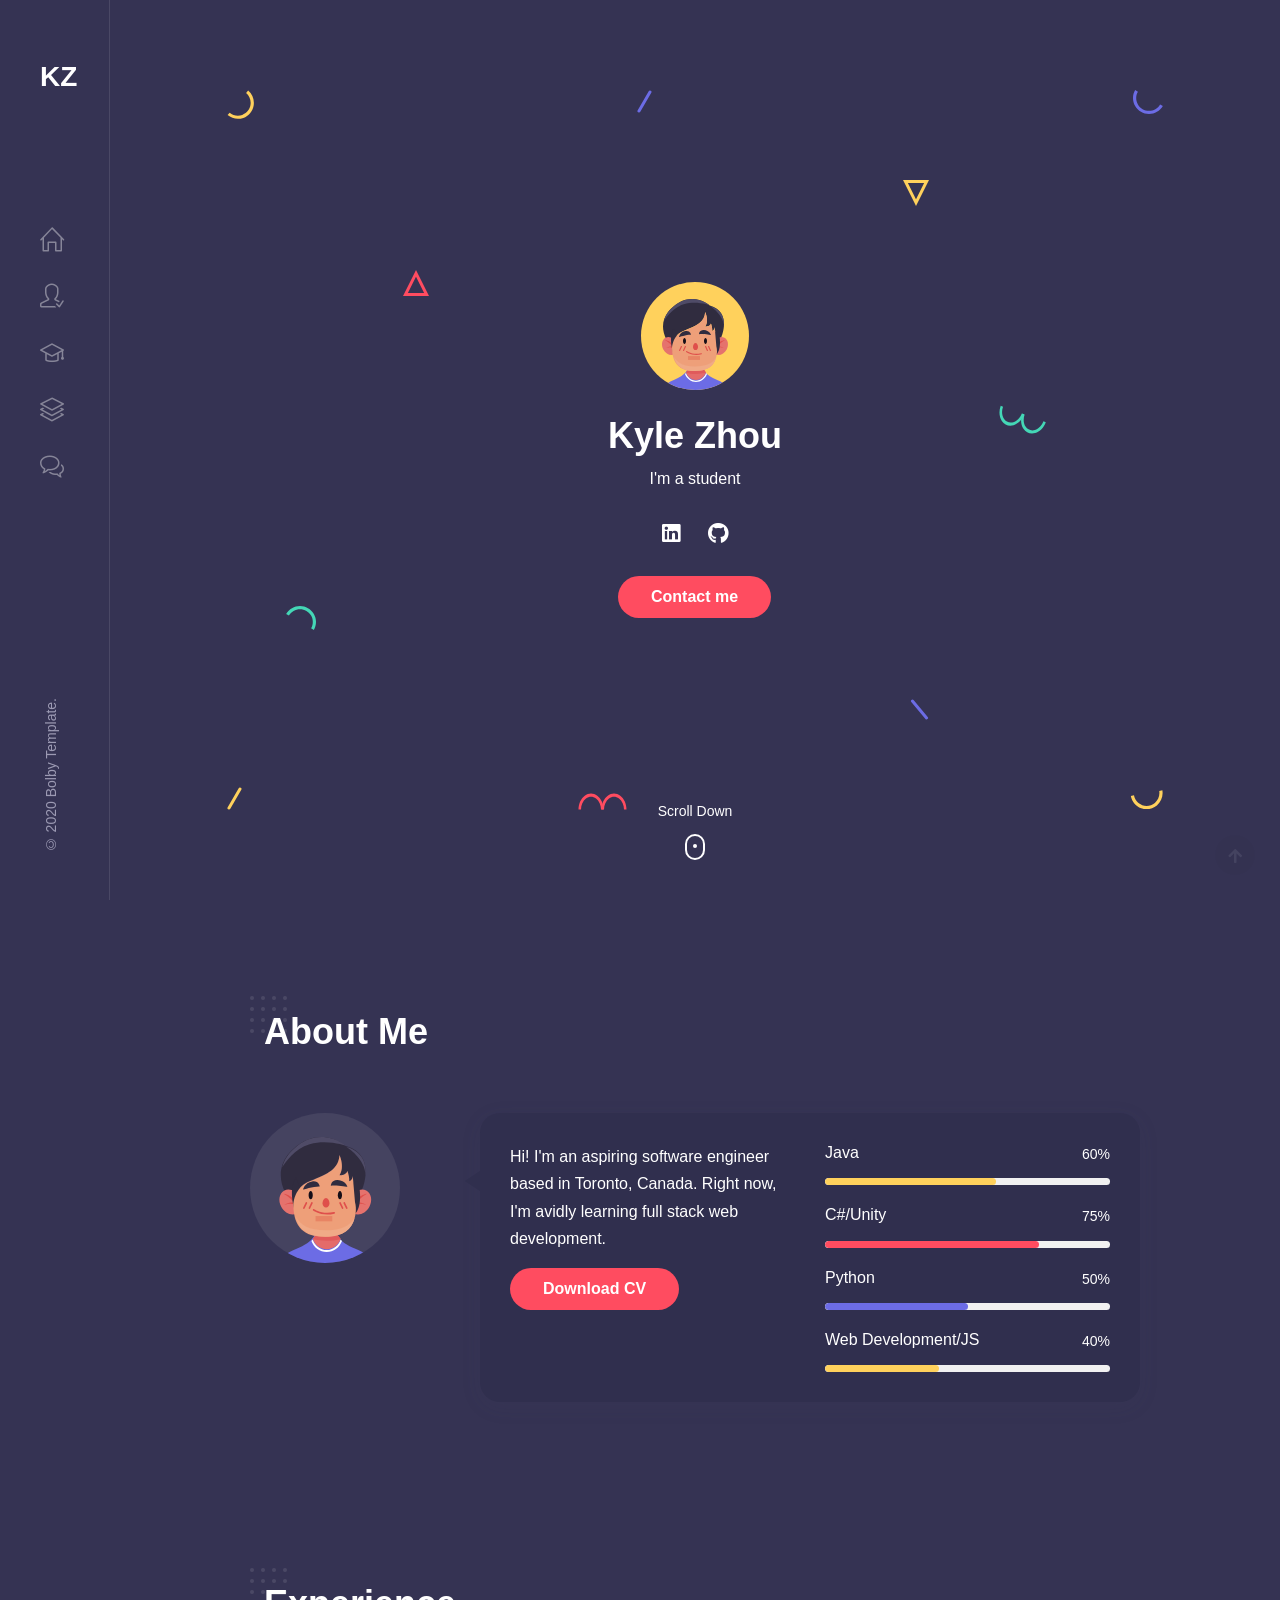
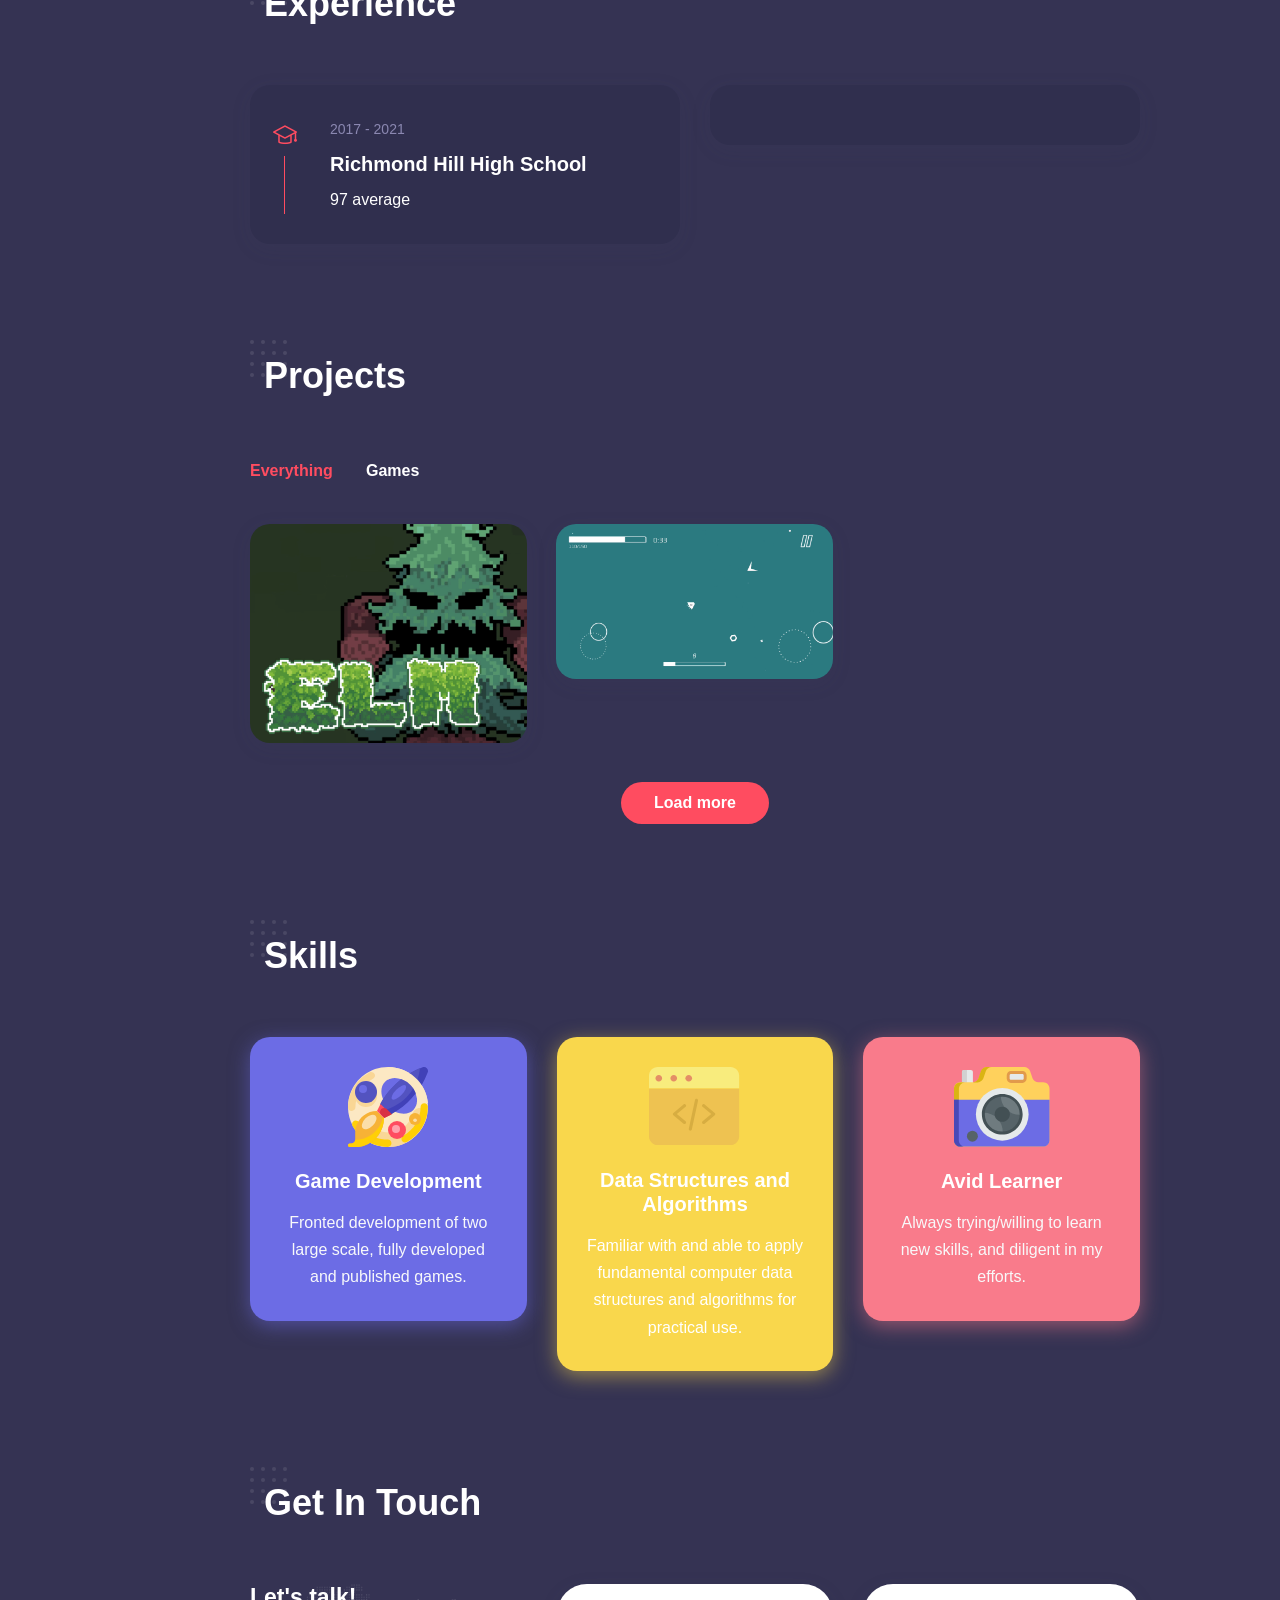
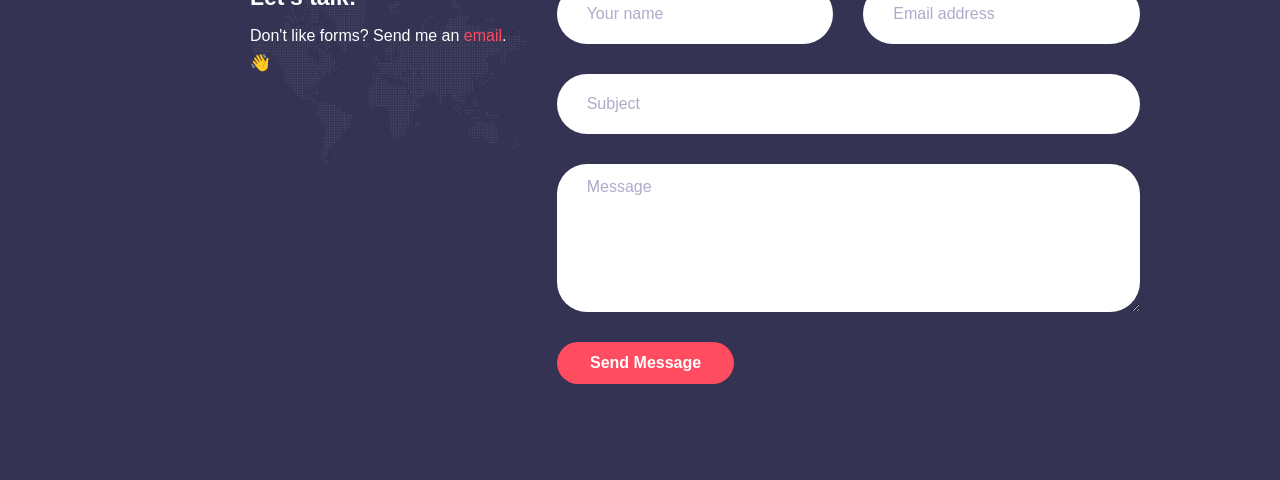
==== commit 103a6dcc: "Update index.html" ====
--- a/index.html
+++ b/index.html
@@ -5,7 +5,7 @@
 	<title>Kyle Zhou</title>
 	<meta name="description" content="Portfolio">
 	<meta name="viewport" content="width=device-width, initial-scale=1, maximum-scale=1">
-	<link rel="shortcut icon" type="image/x-icon" href="images/favicon.png">
+	<link rel="shortcut icon" type="image/x-icon" href="images/favicon.png?">
 
 	<!-- STYLESHEETS -->
 	<link rel="stylesheet" href="css/bootstrap.min.css" type="text/css" media="all">
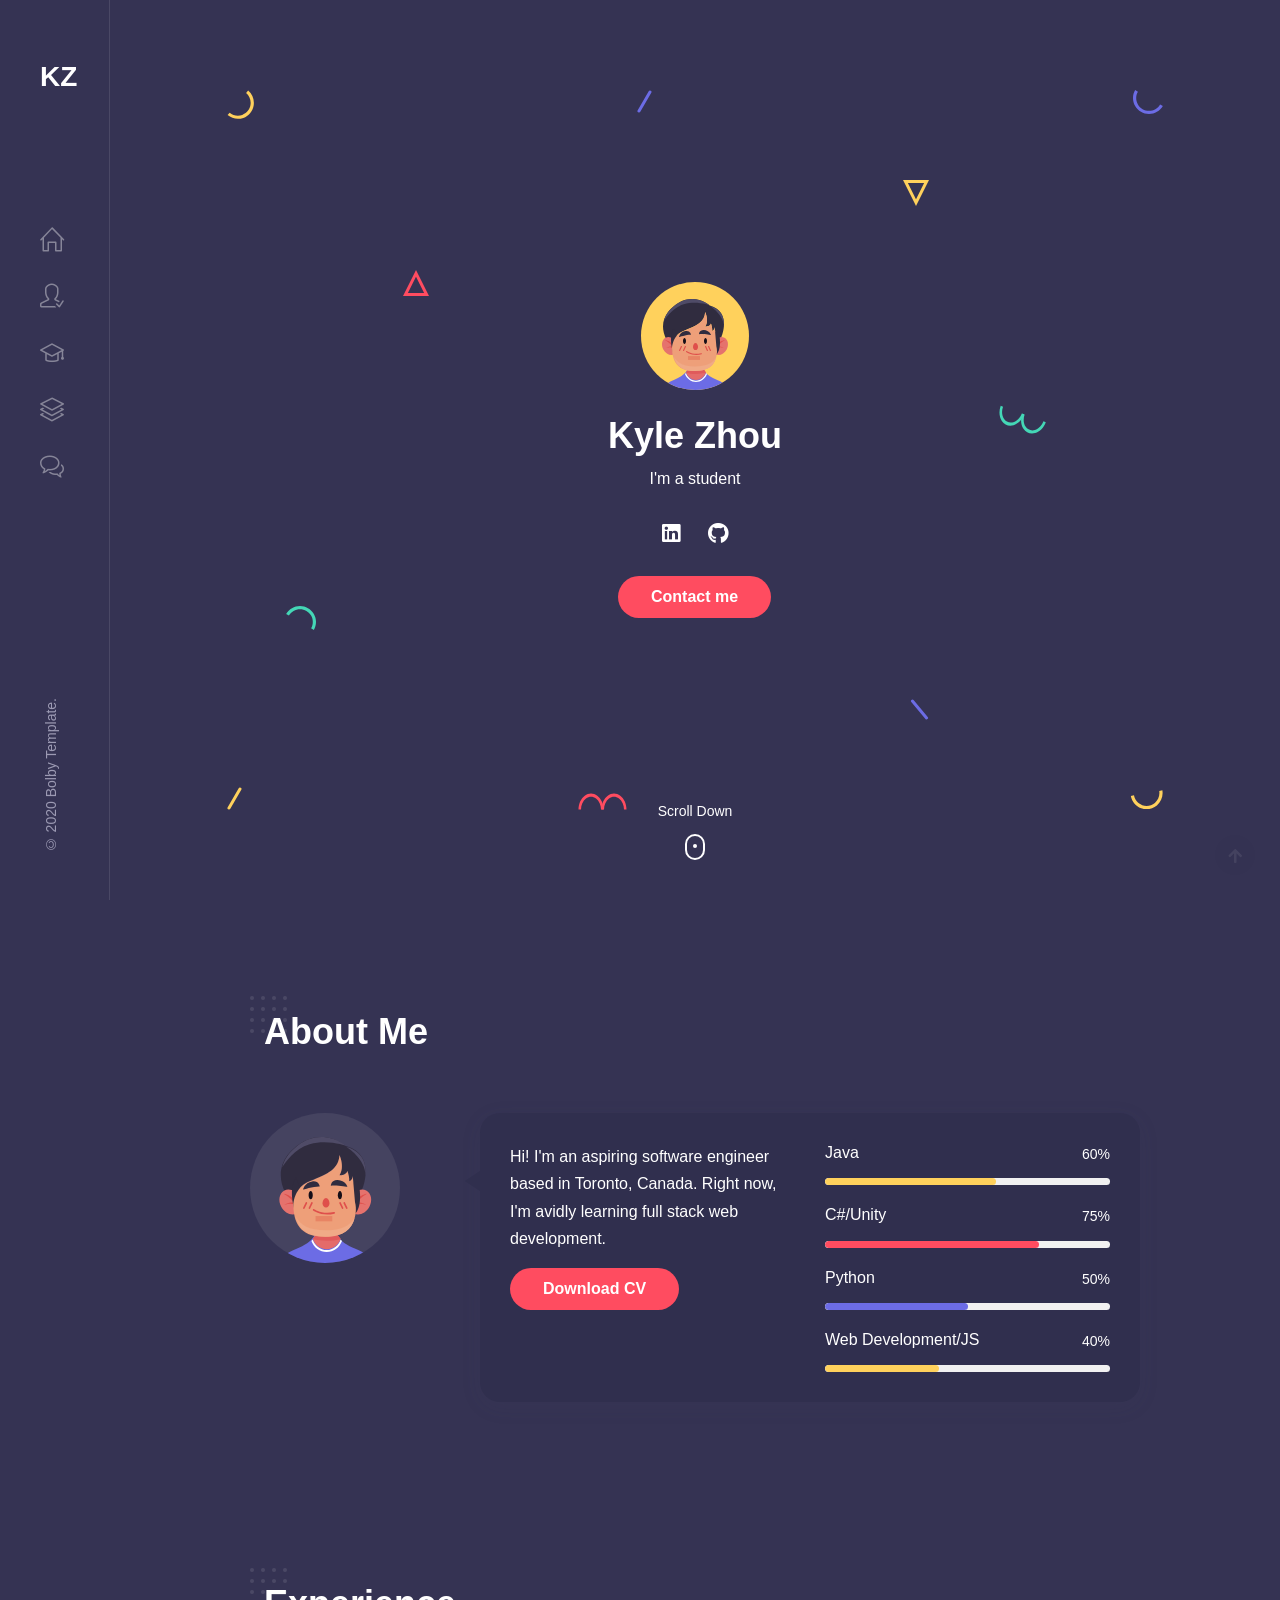
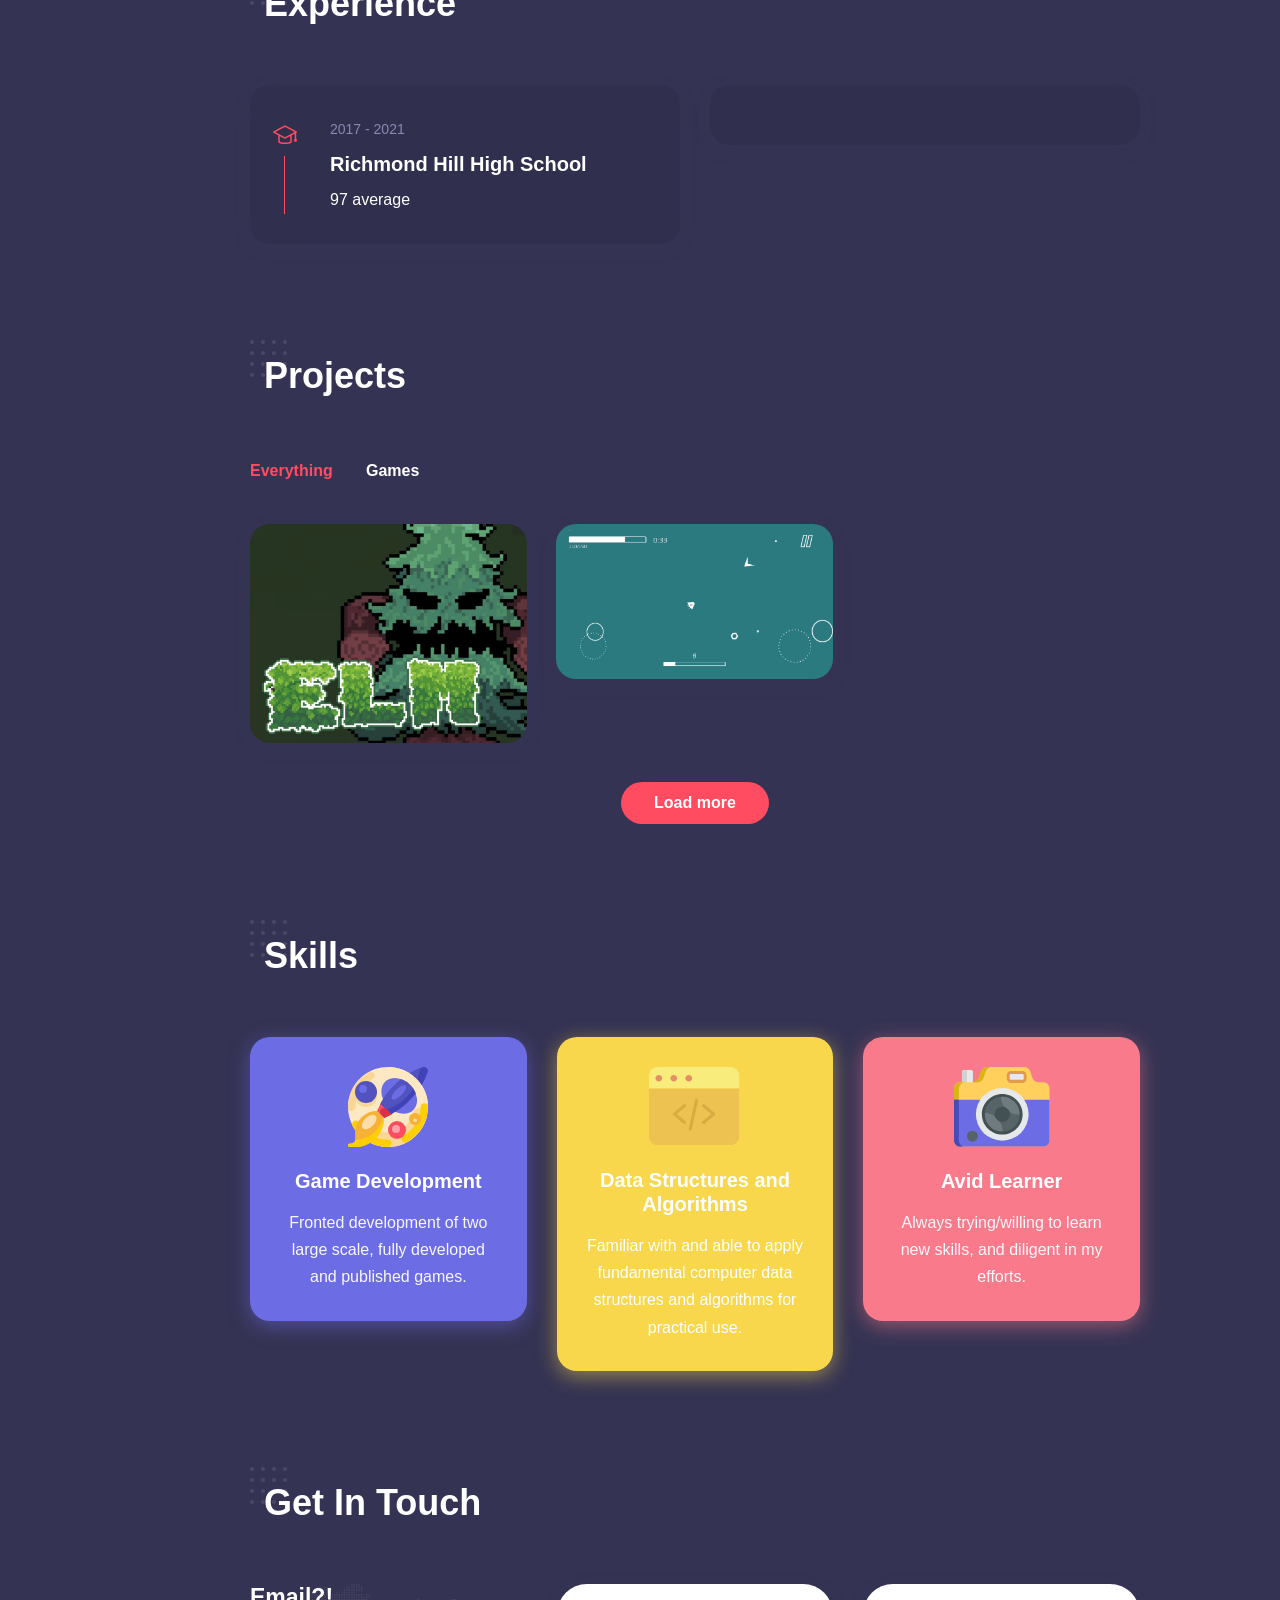
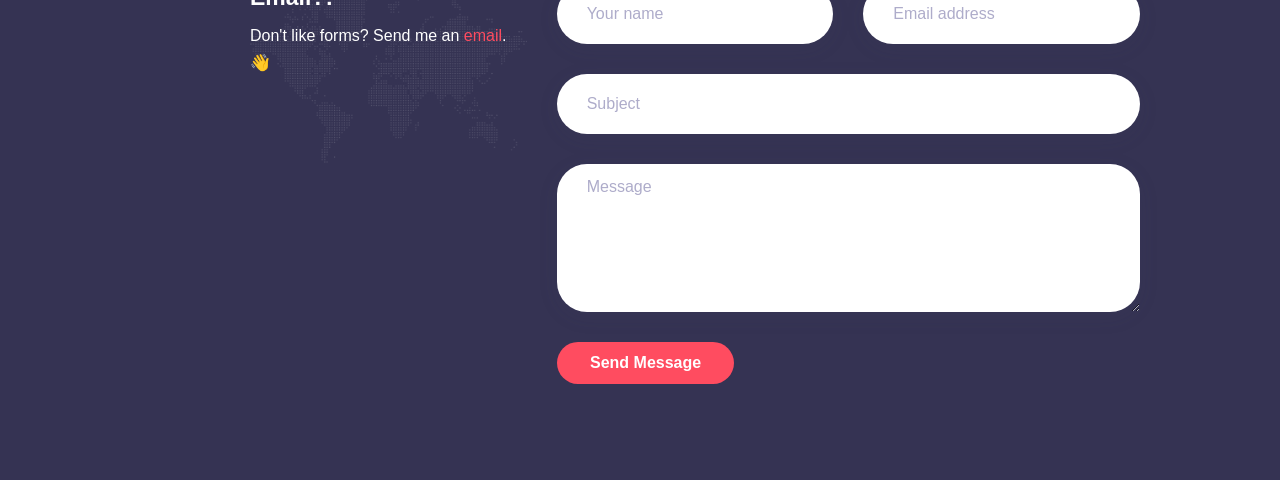
==== commit 88bf03c5: "removed meta desc" ====
--- a/index.html
+++ b/index.html
@@ -3,7 +3,7 @@
 <head>
 	<meta http-equiv="Content-Type" content="text/html; charset=UTF-8">
 	<title>Kyle Zhou</title>
-	<meta name="description" content="Portfolio">
+	<!-- <meta name="description" content="Portfolio"> -->
 	<meta name="viewport" content="width=device-width, initial-scale=1, maximum-scale=1">
 	<link rel="shortcut icon" type="image/x-icon" href="images/favicon.png?">
 
@@ -560,7 +560,7 @@
 				<div class="col-md-4">
 					<!-- contact info -->
 					<div class="contact-info">
-						<h3 class="wow fadeInUp">Let's talk!</h3>
+						<h3 class="wow fadeInUp">Email?!</h3>
 						<p class="wow fadeInUp">Don't like forms? Send me an <a href="kylezz120@gmail.com">email</a>. 👋</p>
 					</div>
 				</div>
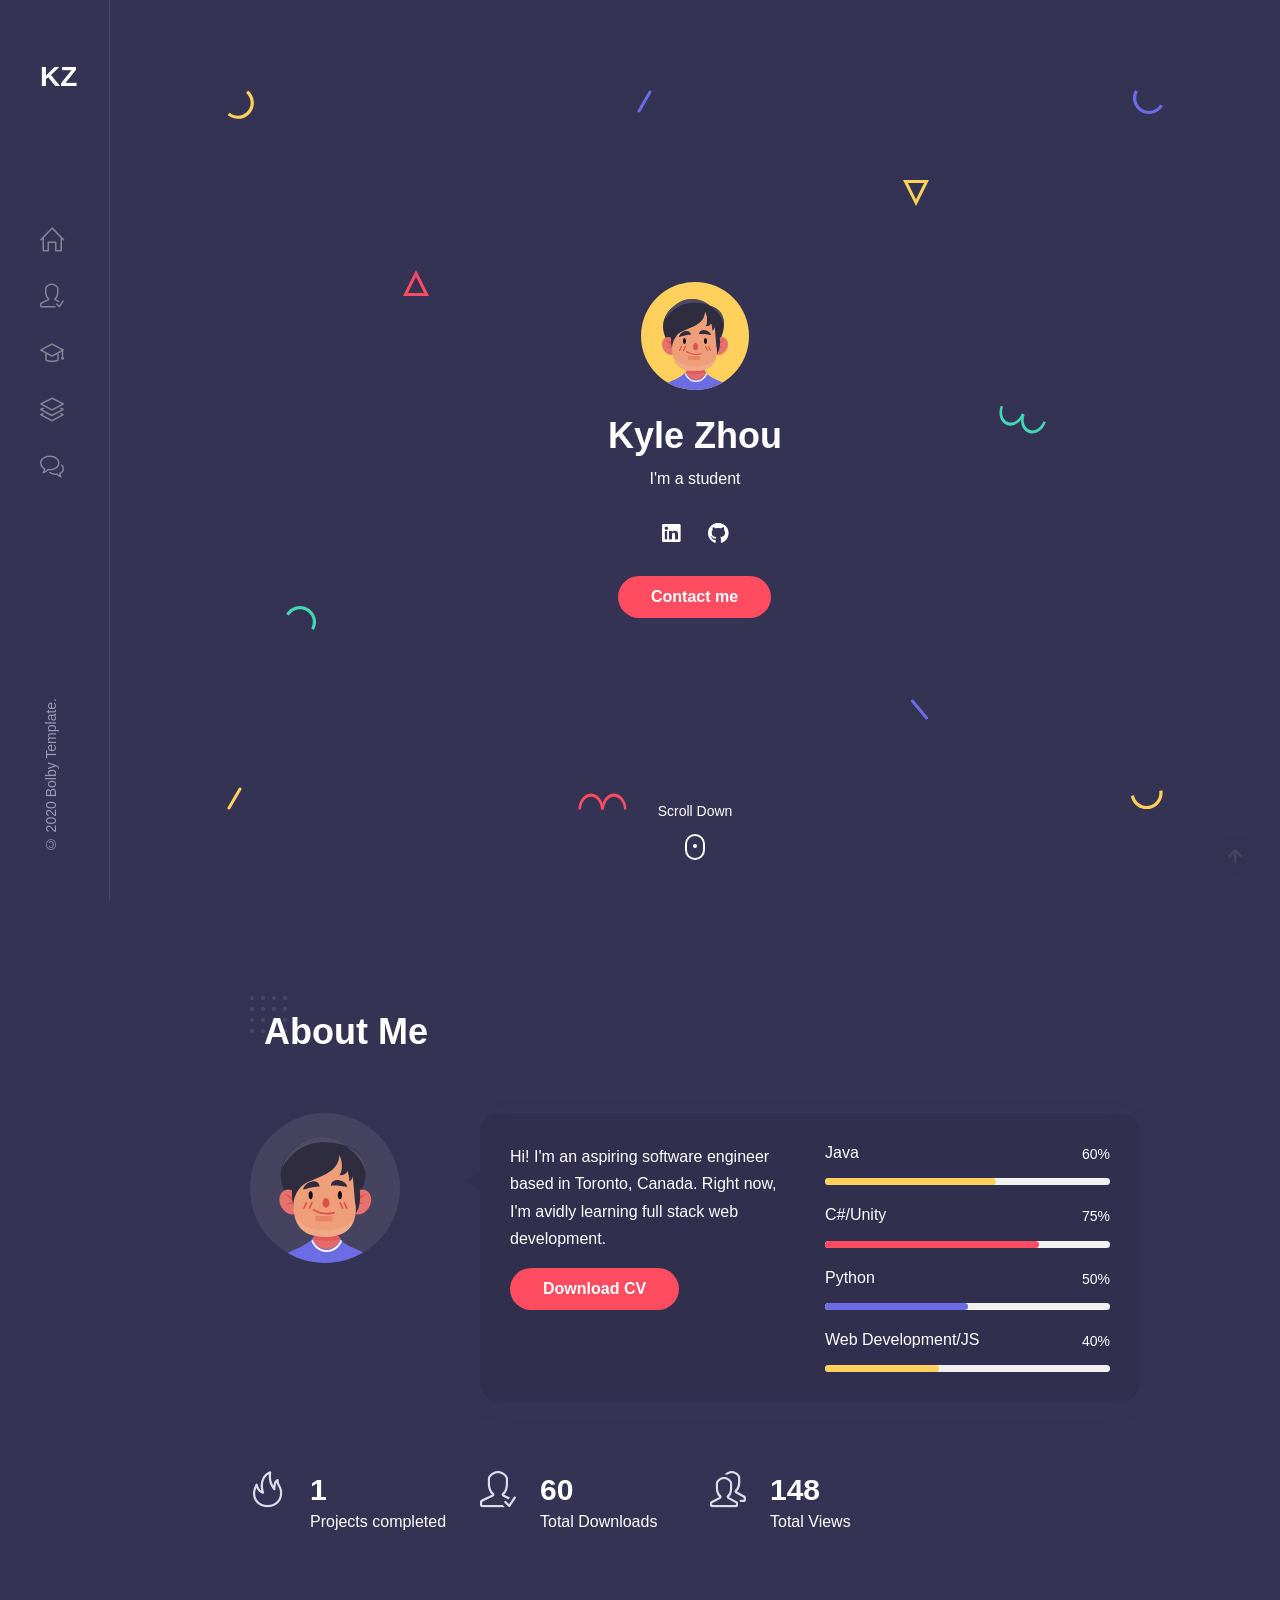
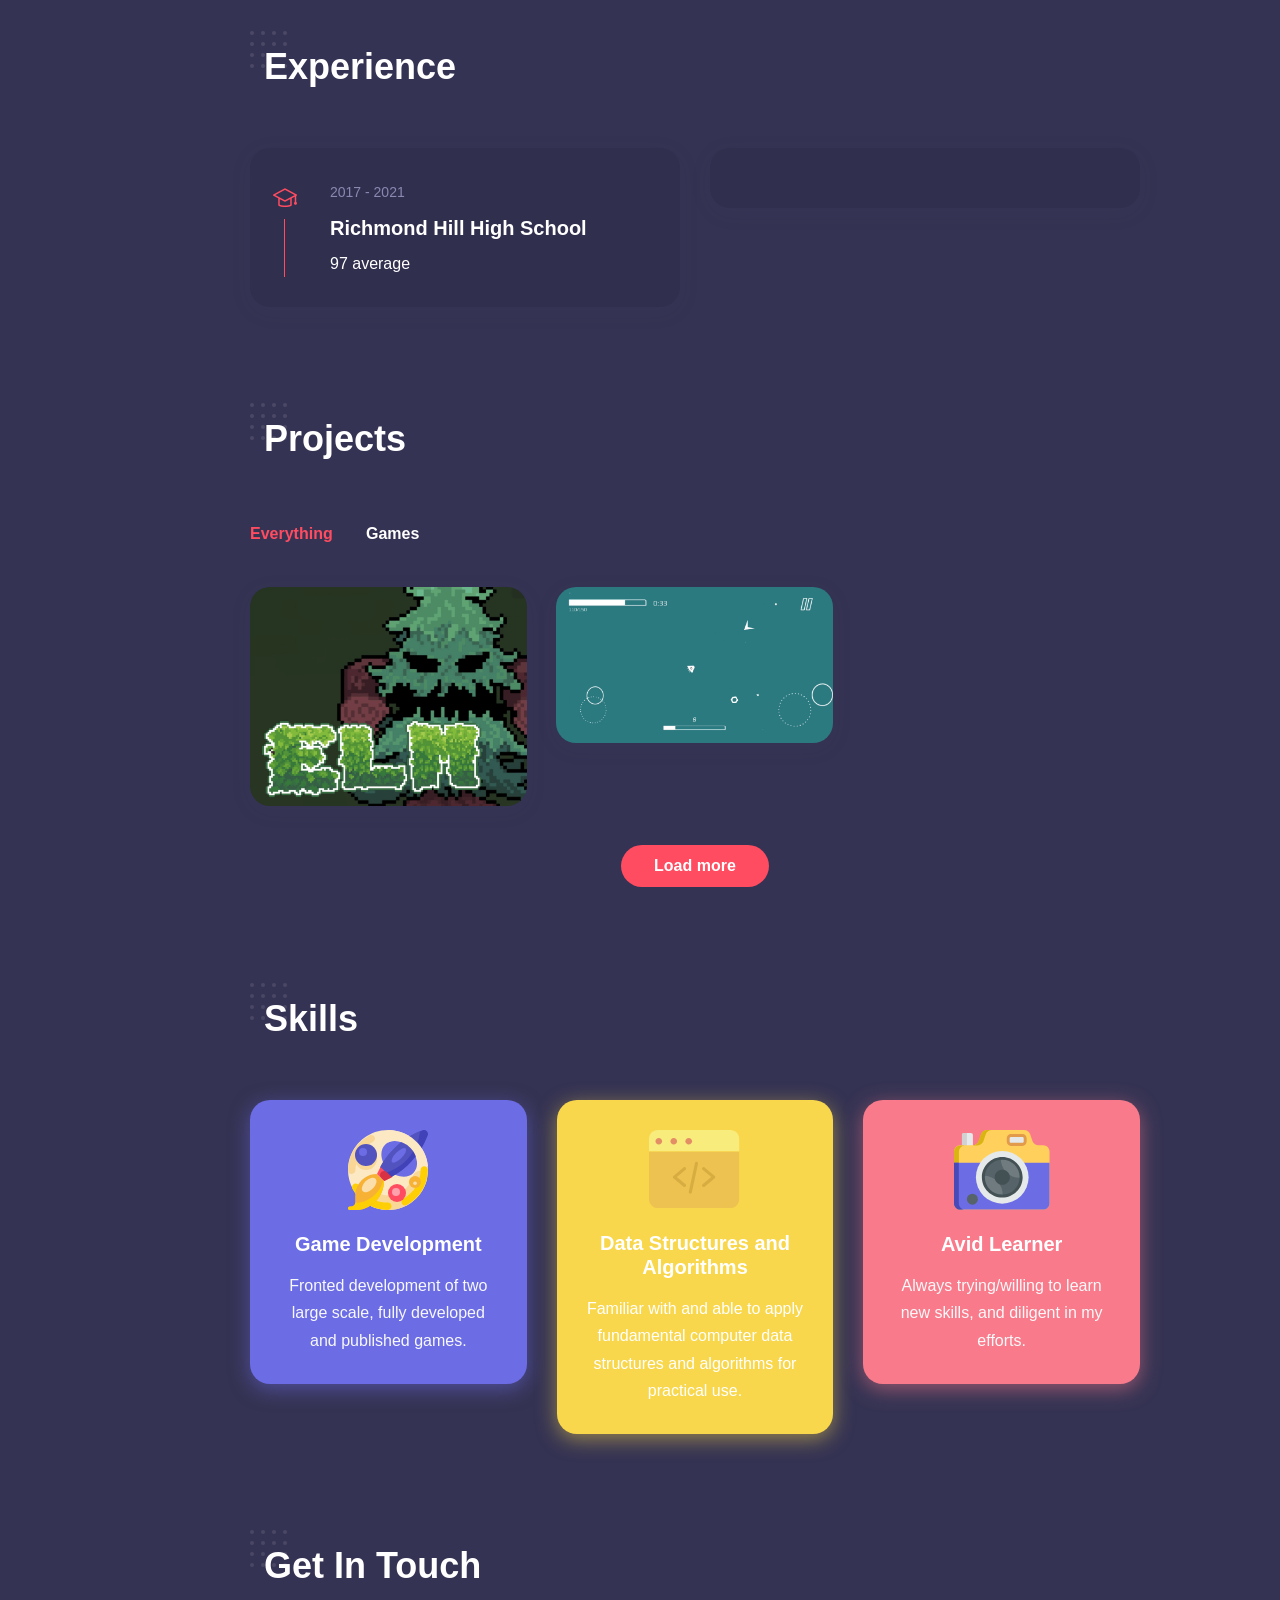
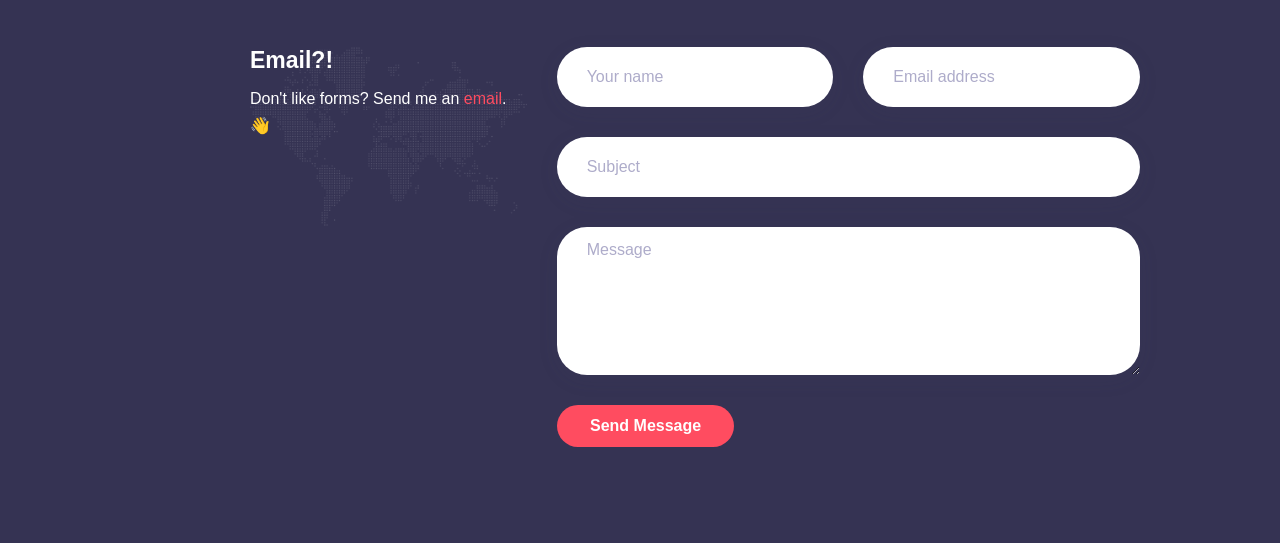
==== commit 45b1408f: "counter" ====
--- a/index.html
+++ b/index.html
@@ -279,6 +279,47 @@
 
 			<div class="spacer" data-height="70"></div>
 			
+			<div class="row">
+				
+				<div class="col-md-3 col-sm-6">
+					<!-- fact item -->
+					<div class="fact-item">
+						<span class="icon icon-fire"></span>
+						<div class="details">
+							<h3 class="mb-0 mt-0 number"><em class="count">2</em></h3>
+							<p class="mb-0">Projects completed</p>
+						</div>
+					</div>
+					<div class="spacer d-md-none d-lg-none" data-height="30"></div>
+				</div>
+
+				<div class="col-md-3 col-sm-6">
+					<!-- fact item -->
+					<div class="fact-item">
+						<span class="icon icon-user-following"></span>
+						<div class="details">
+							<h3 class="mb-0 mt-0 number"><em class="count">200</em></h3>
+							<p class="mb-0">Total Downloads</p>
+						</div>
+					</div>
+					<div class="spacer d-md-none d-lg-none" data-height="30"></div>
+				</div>
+
+				<div class="col-md-3 col-sm-6">
+					<!-- fact item -->
+					<div class="fact-item">
+						<span class="icon icon-people"></span>
+						<div class="details">
+							<h3 class="mb-0 mt-0 number"><em class="count">500</em></h3>
+							<p class="mb-0">Total Views</p>
+						</div>
+					</div>
+					<div class="spacer d-md-none d-lg-none" data-height="30"></div>
+				</div>
+
+
+
+			</div>			
 			
 
 		</div>
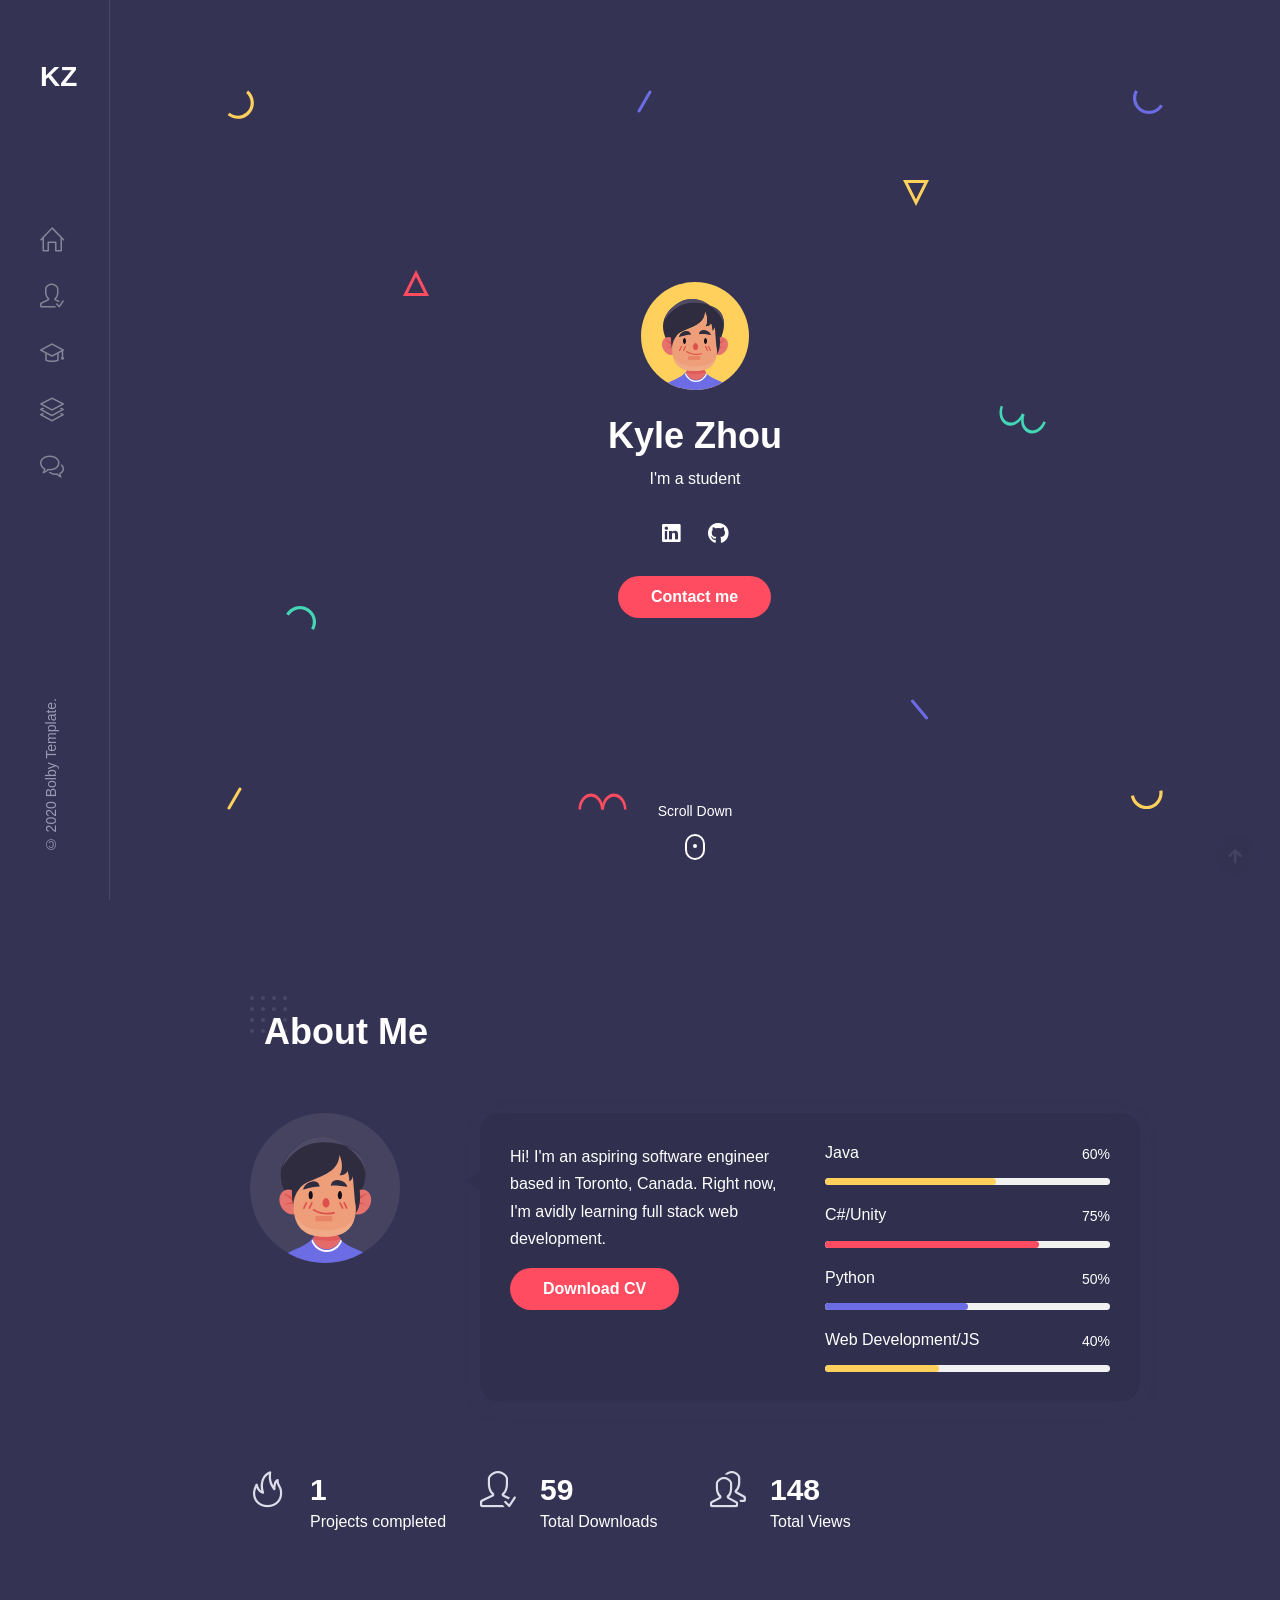
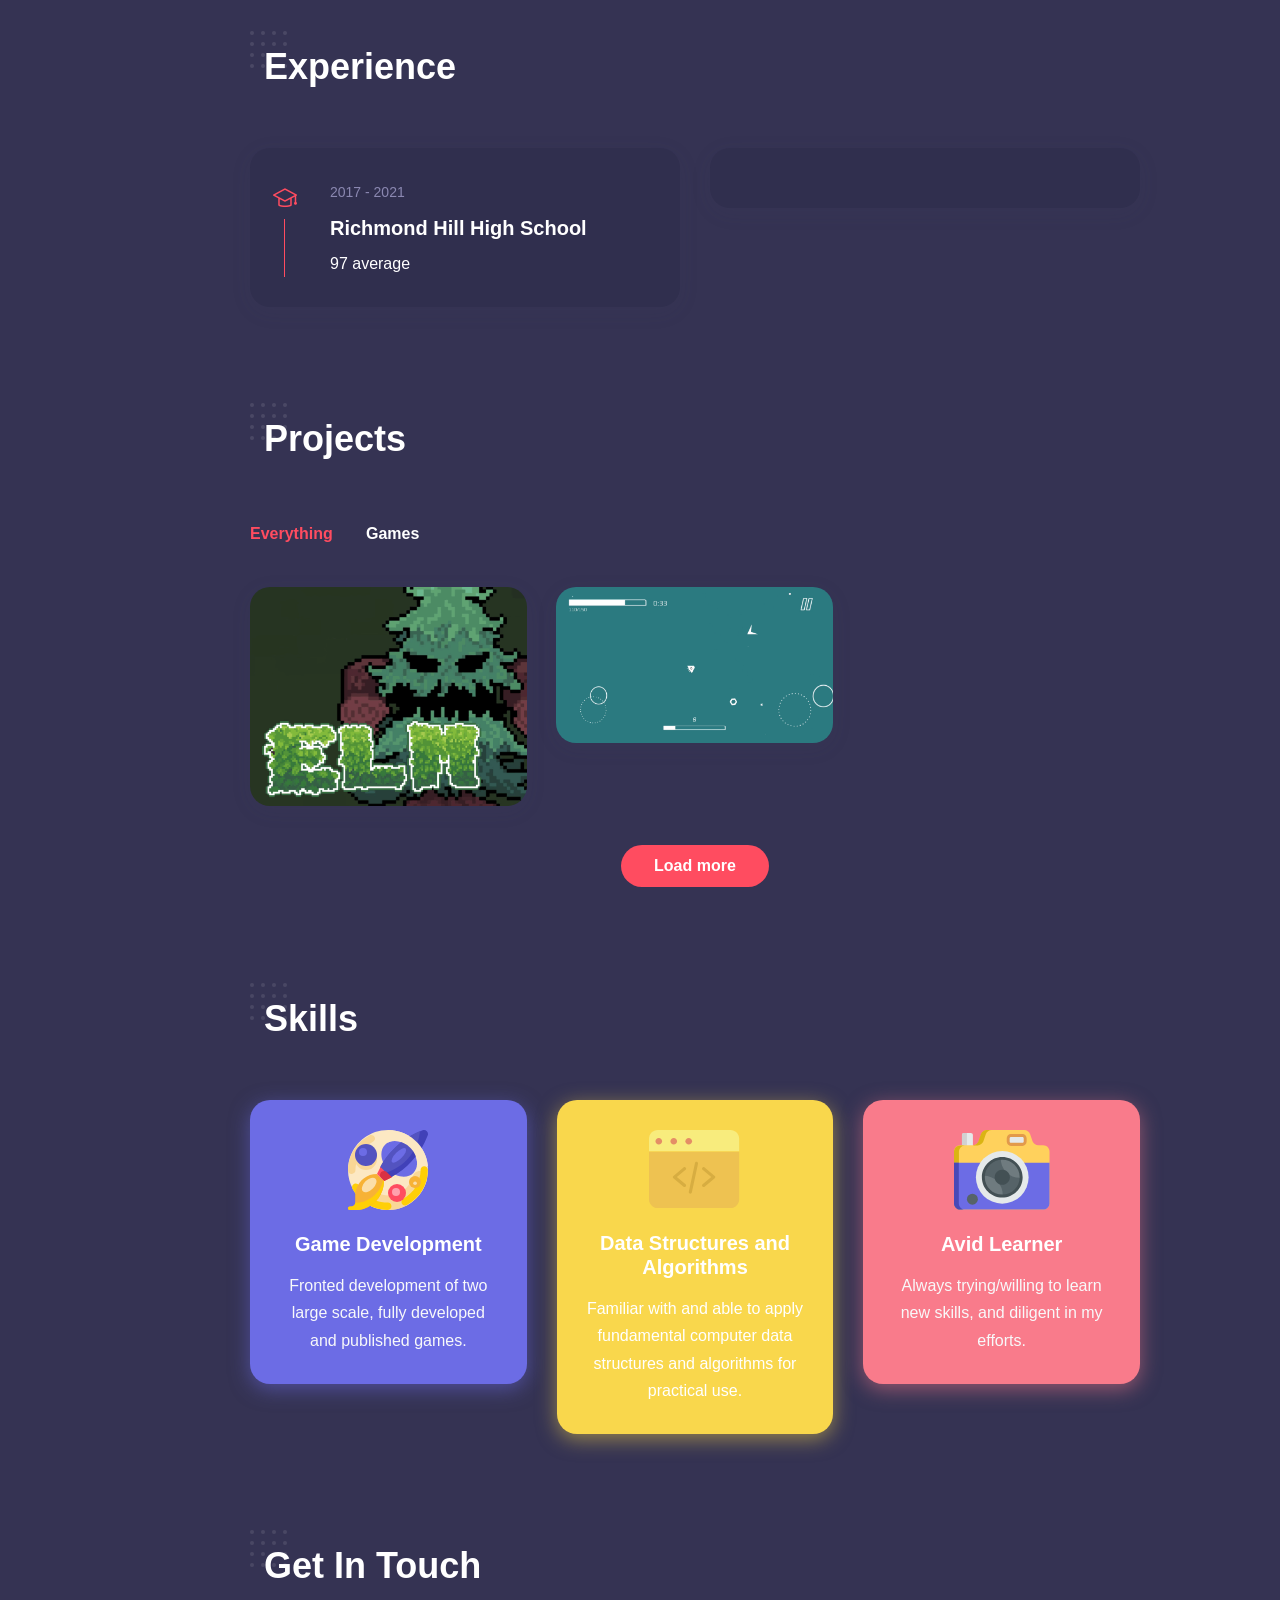
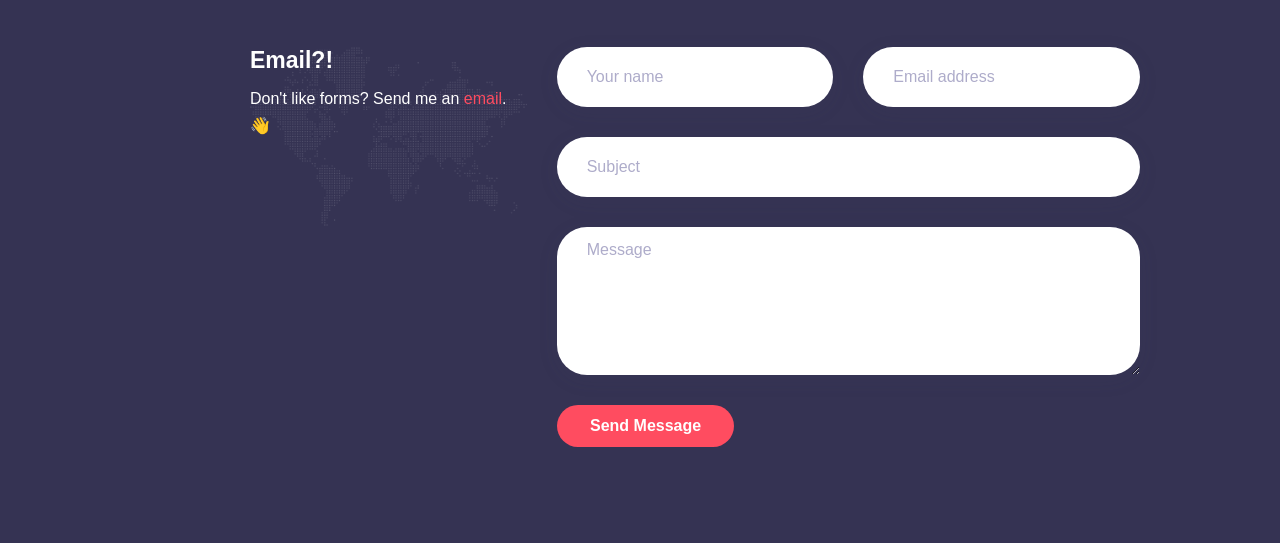
==== commit b5331a6e: "meta desc" ====
--- a/index.html
+++ b/index.html
@@ -3,7 +3,7 @@
 <head>
 	<meta http-equiv="Content-Type" content="text/html; charset=UTF-8">
 	<title>Kyle Zhou</title>
-	<!-- <meta name="description" content="Portfolio"> -->
+	<meta name="description" content="Personal Portfolio"/> 
 	<meta name="viewport" content="width=device-width, initial-scale=1, maximum-scale=1">
 	<link rel="shortcut icon" type="image/x-icon" href="images/favicon.png?">
 
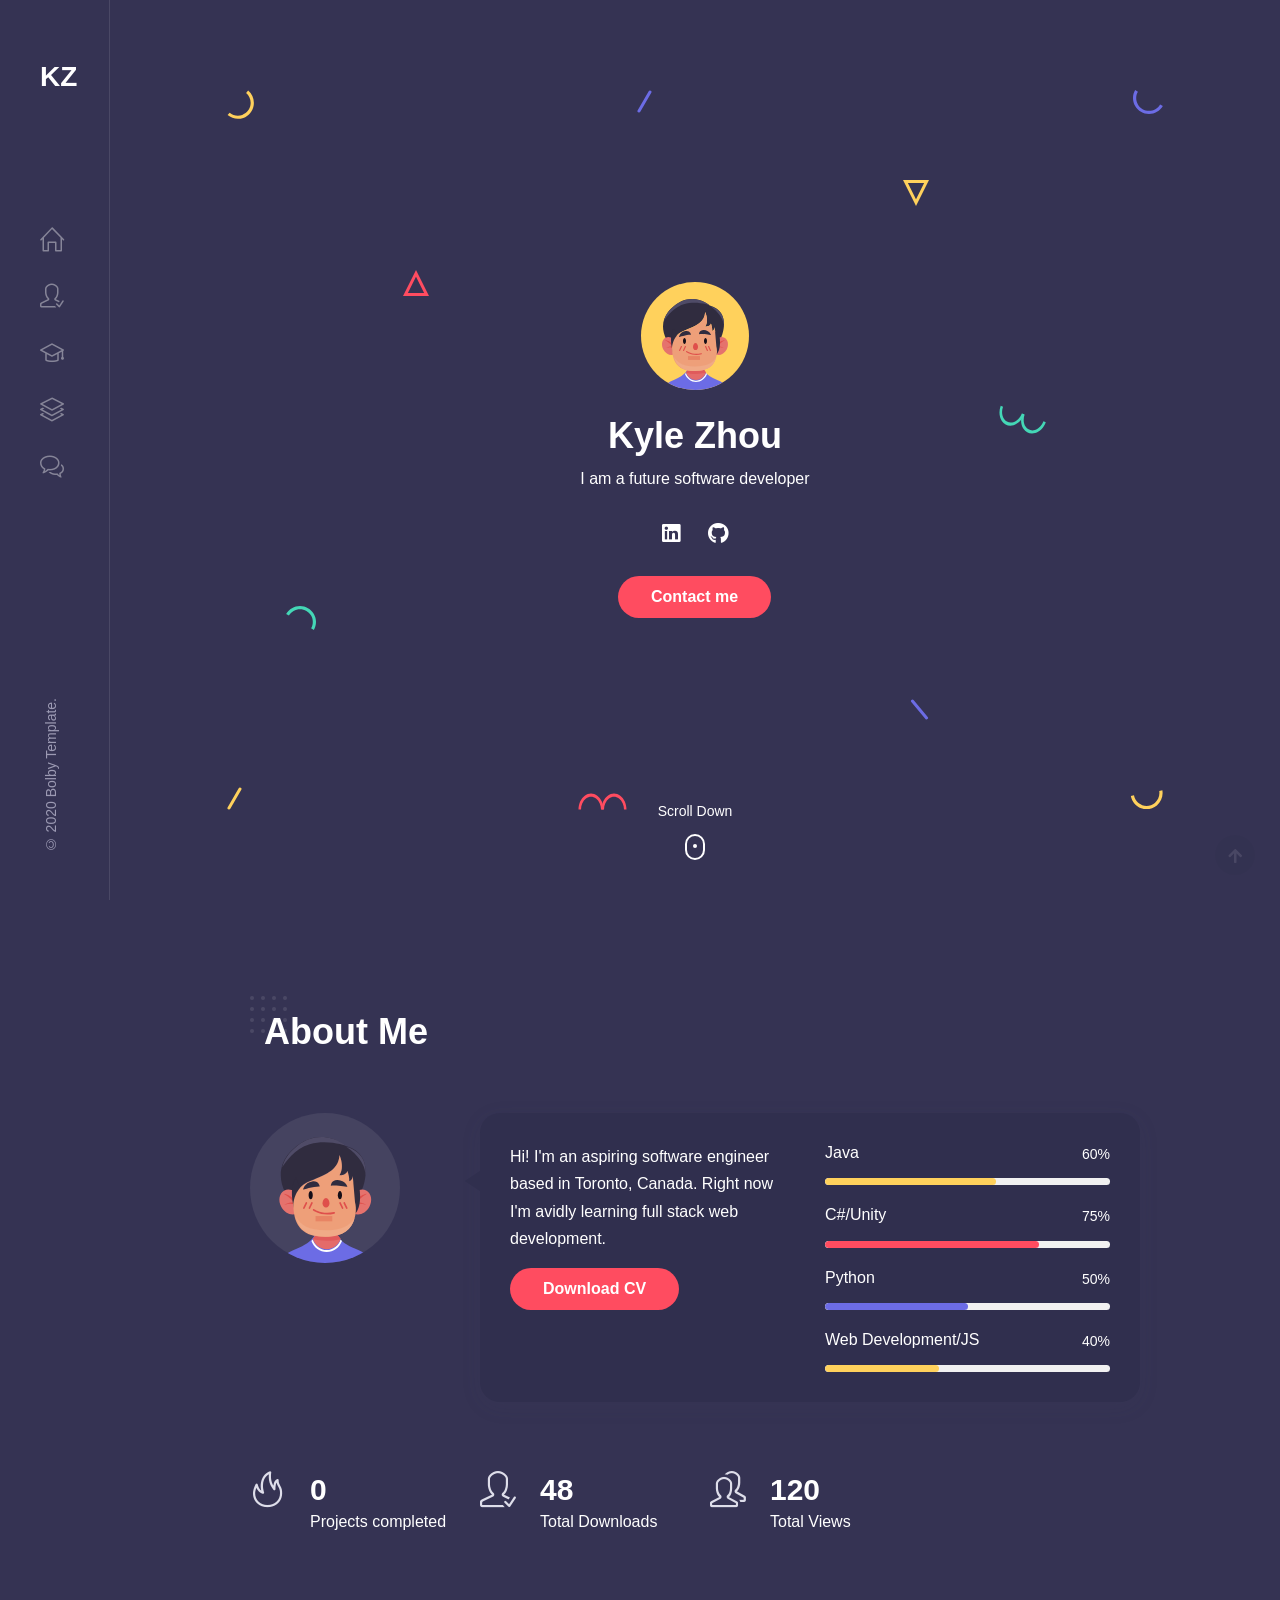
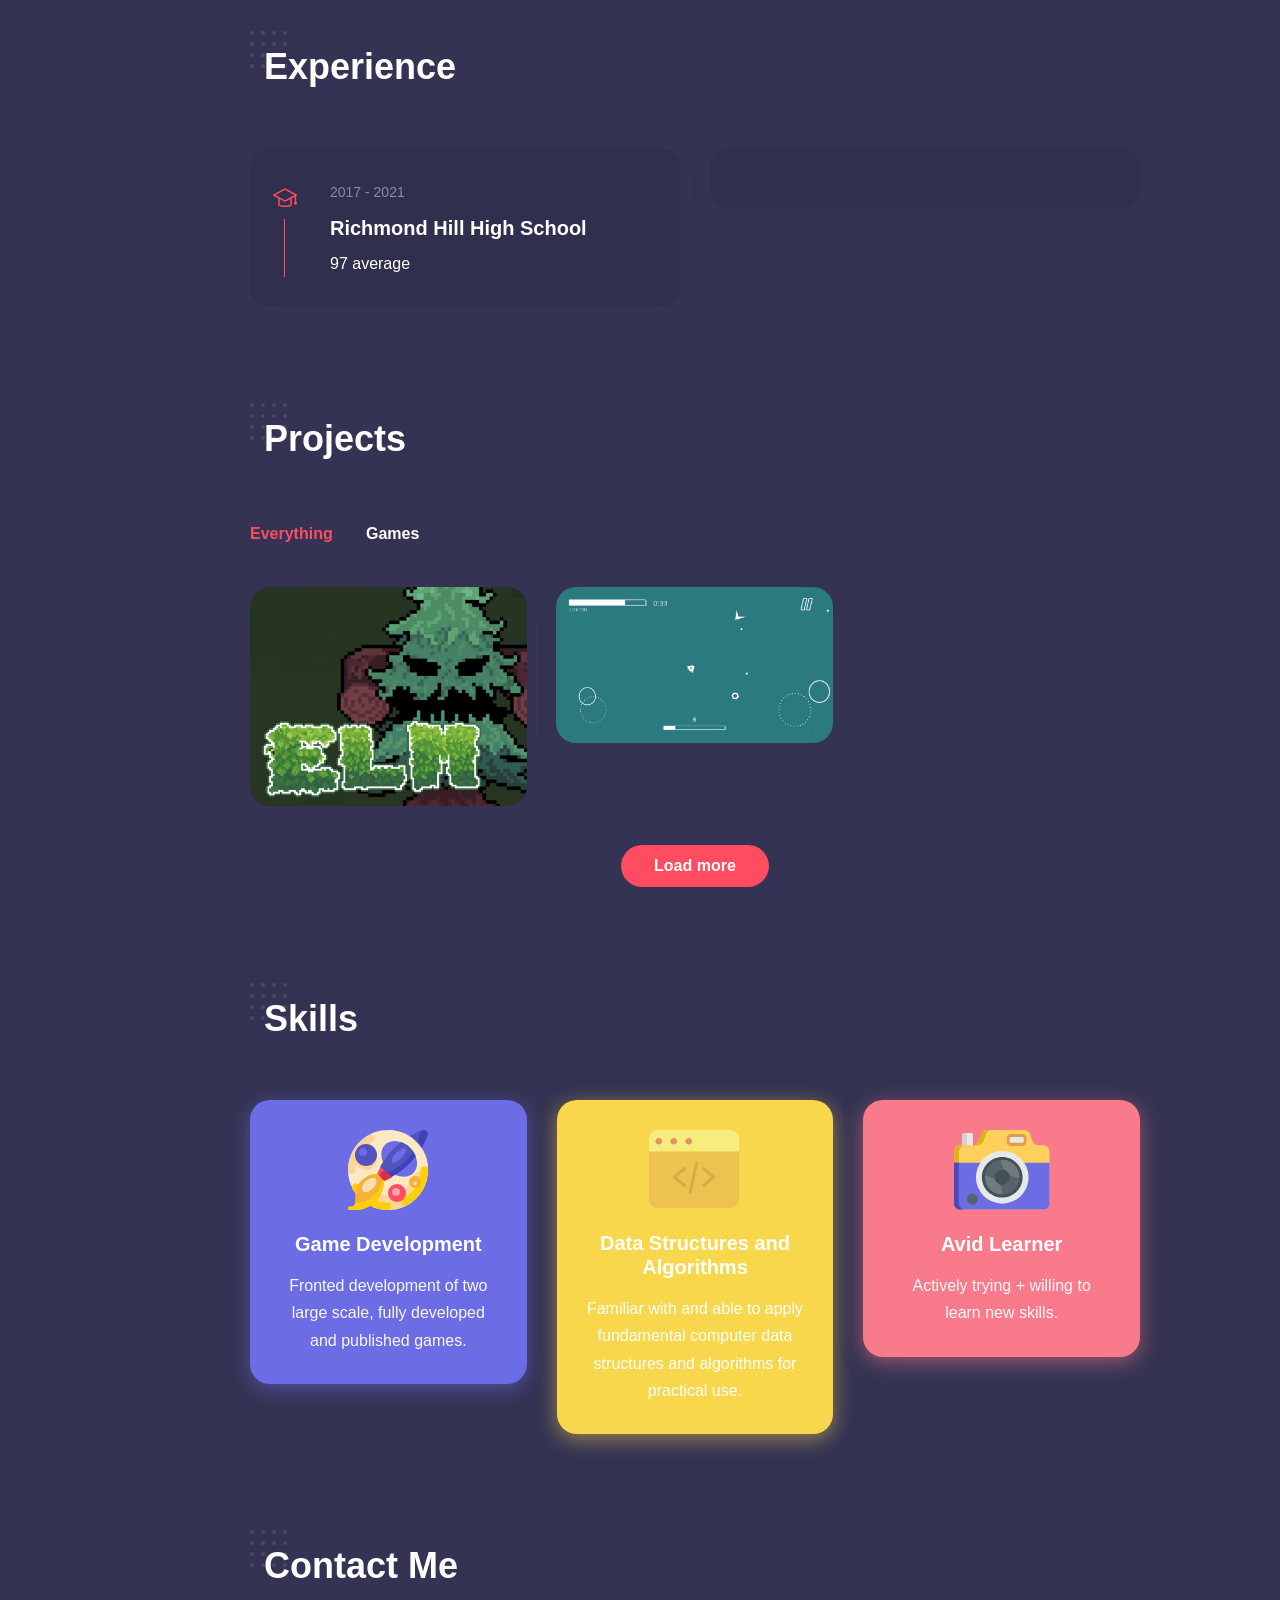
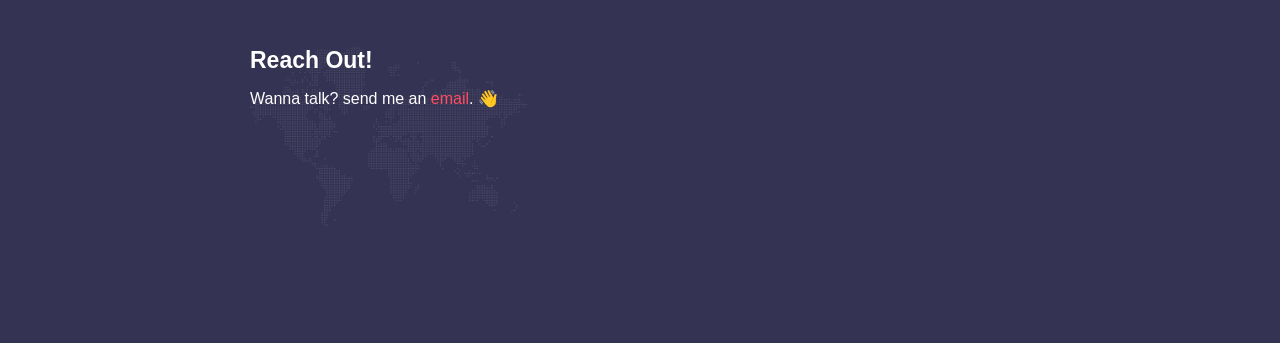
==== commit 3b1bb9c4: "index updates removed form, updated email button, general text changes" ====
--- a/index.html
+++ b/index.html
@@ -125,7 +125,7 @@
 
 				<!-- info -->
 				<h1 class="mb-2 mt-0">Kyle Zhou</h1>
-				<span>I'm a <span class="text-rotating">student, future software developer</span></span>
+				<span>I am a <span class="text-rotating">future software developer, student</span></span>
 
 				<!-- social icons -->
 				<ul class="social-icons light list-inline mb-0 mt-4">
@@ -212,7 +212,7 @@
 						<div class="row">
 							<div class="col-md-6">
 								<!-- about text -->
-								<p>Hi! I'm an aspiring software engineer based in Toronto, Canada. Right now, I'm avidly learning full stack web development.</p>
+								<p>Hi! I'm an aspiring software engineer based in Toronto, Canada. Right now I'm avidly learning full stack web development.</p>
 								<div class="mt-3">
 									<a href="index.html#" class="btn btn-default">Download CV</a>
 								</div>
@@ -511,6 +511,7 @@
 							<p> - Mobile game<br/>
 								- Co-produced for ios and Android<br/>
 							</p>
+							<a href="https://github.com/Kyle-Zhou/LunarDrift" target="_blank" class="btn btn-default">Git Repo</a>
 					</div>
 				</div>
 
@@ -568,7 +569,7 @@
 				<div class="service-box rounded data-background padding-30 text-center text-light shadow-pink" data-color="#F97B8B">
 					<img src="images/service-3.svg" alt="UI/UX design" />
 					<h3 class="mb-3 mt-0">Avid Learner</h3>
-					<p class="mb-0">Always trying/willing to learn new skills, and diligent in my efforts.</p>
+					<p class="mb-0">Actively trying + willing to learn new skills.</p>
 				</div>
 			</div>
 
@@ -592,7 +593,7 @@
 		<div class="container">
 			
 			<!-- section title -->
-			<h2 class="section-title wow fadeInUp">Get In Touch</h2>
+			<h2 class="section-title wow fadeInUp">Contact Me</h2>
 
 			<div class="spacer" data-height="60"></div>
 			
@@ -601,56 +602,12 @@
 				<div class="col-md-4">
 					<!-- contact info -->
 					<div class="contact-info">
-						<h3 class="wow fadeInUp">Email?!</h3>
-						<p class="wow fadeInUp">Don't like forms? Send me an <a href="kylezz120@gmail.com">email</a>. 👋</p>
-					</div>
-				</div>
-
-				<div class="col-md-8">
-					<!-- Contact Form -->
-					<form id="contact-form" class="contact-form mt-6" method="post" action="https://jthemes.net/themes/html/bolby/demo/form/contact.php">
-						
-						<div class="messages"></div>
-						
-						<div class="row">
-							<div class="column col-md-6">
-								<!-- Name input -->
-								<div class="form-group">
-									<input type="text" class="form-control" name="InputName" id="InputName" placeholder="Your name" required="required" data-error="Name is required.">
-									<div class="help-block with-errors"></div>
-								</div>
-							</div>
-							
-							<div class="column col-md-6">
-								<!-- Email input -->
-								<div class="form-group">
-									<input type="email" class="form-control" id="InputEmail" name="InputEmail" placeholder="Email address" required="required" data-error="Email is required.">
-									<div class="help-block with-errors"></div>
-								</div>
-							</div>
-
-							<div class="column col-md-12">
-								<!-- Email input -->
-								<div class="form-group">
-									<input type="text" class="form-control" id="InputSubject" name="InputSubject" placeholder="Subject" required="required" data-error="Subject is required.">
-									<div class="help-block with-errors"></div>
-								</div>
-							</div>
-					
-							<div class="column col-md-12">
-								<!-- Message textarea -->
-								<div class="form-group">
-									<textarea name="InputMessage" id="InputMessage" class="form-control" rows="5" placeholder="Message" required="required" data-error="Message is required."></textarea>
-									<div class="help-block with-errors"></div>
-								</div>
-							</div>
-						</div>
-
-						<button type="submit" name="submit" id="submit" value="Submit" class="btn btn-default">Send Message</button><!-- Send Button -->
-
-					</form>
-					<!-- Contact Form end -->
-				</div>
+						<h3 class="wow fadeInUp">Reach Out!</h3>
+						<p class="wow fadeInUp">Wanna talk? send me an <a href="mailto: kylezz120@gmail.com">email</a>. 👋</p>
+					</div>
+				</div>
+
+				<!-- RIP contact form -->
 
 			</div>
 
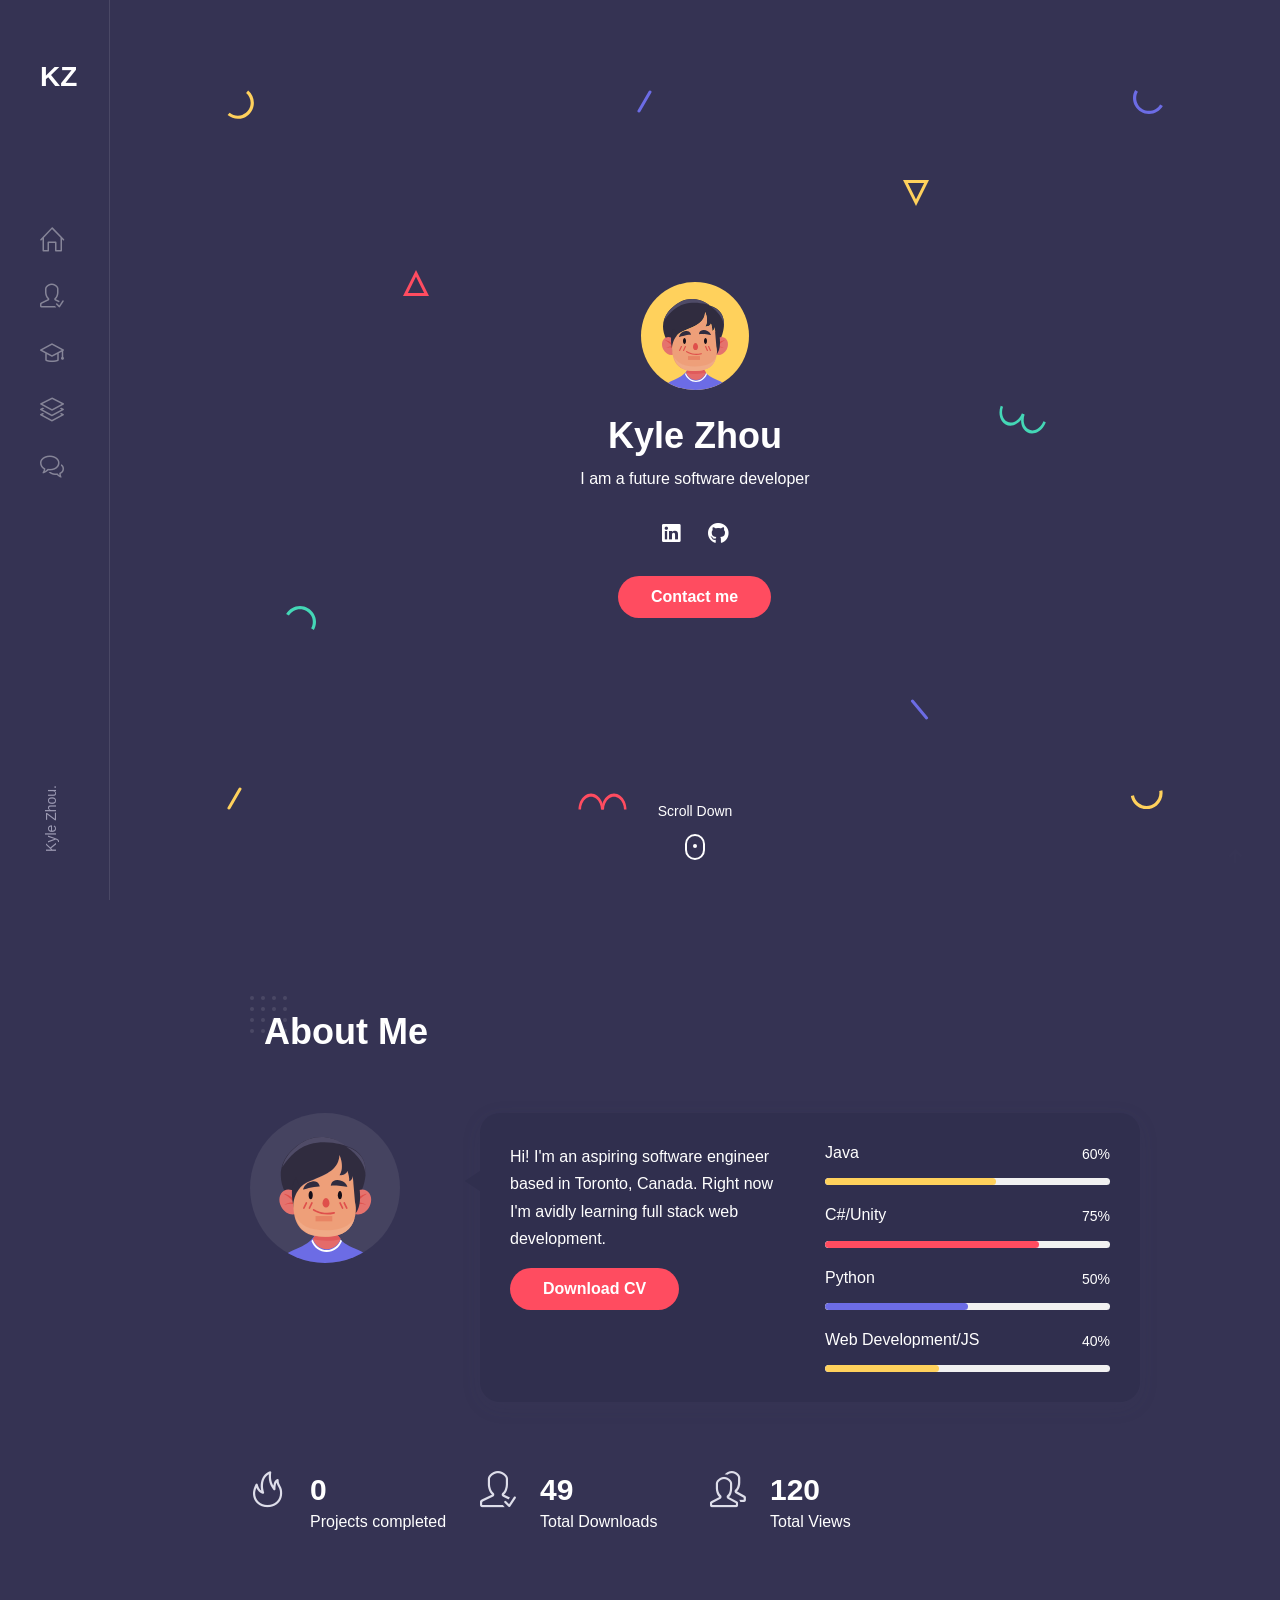
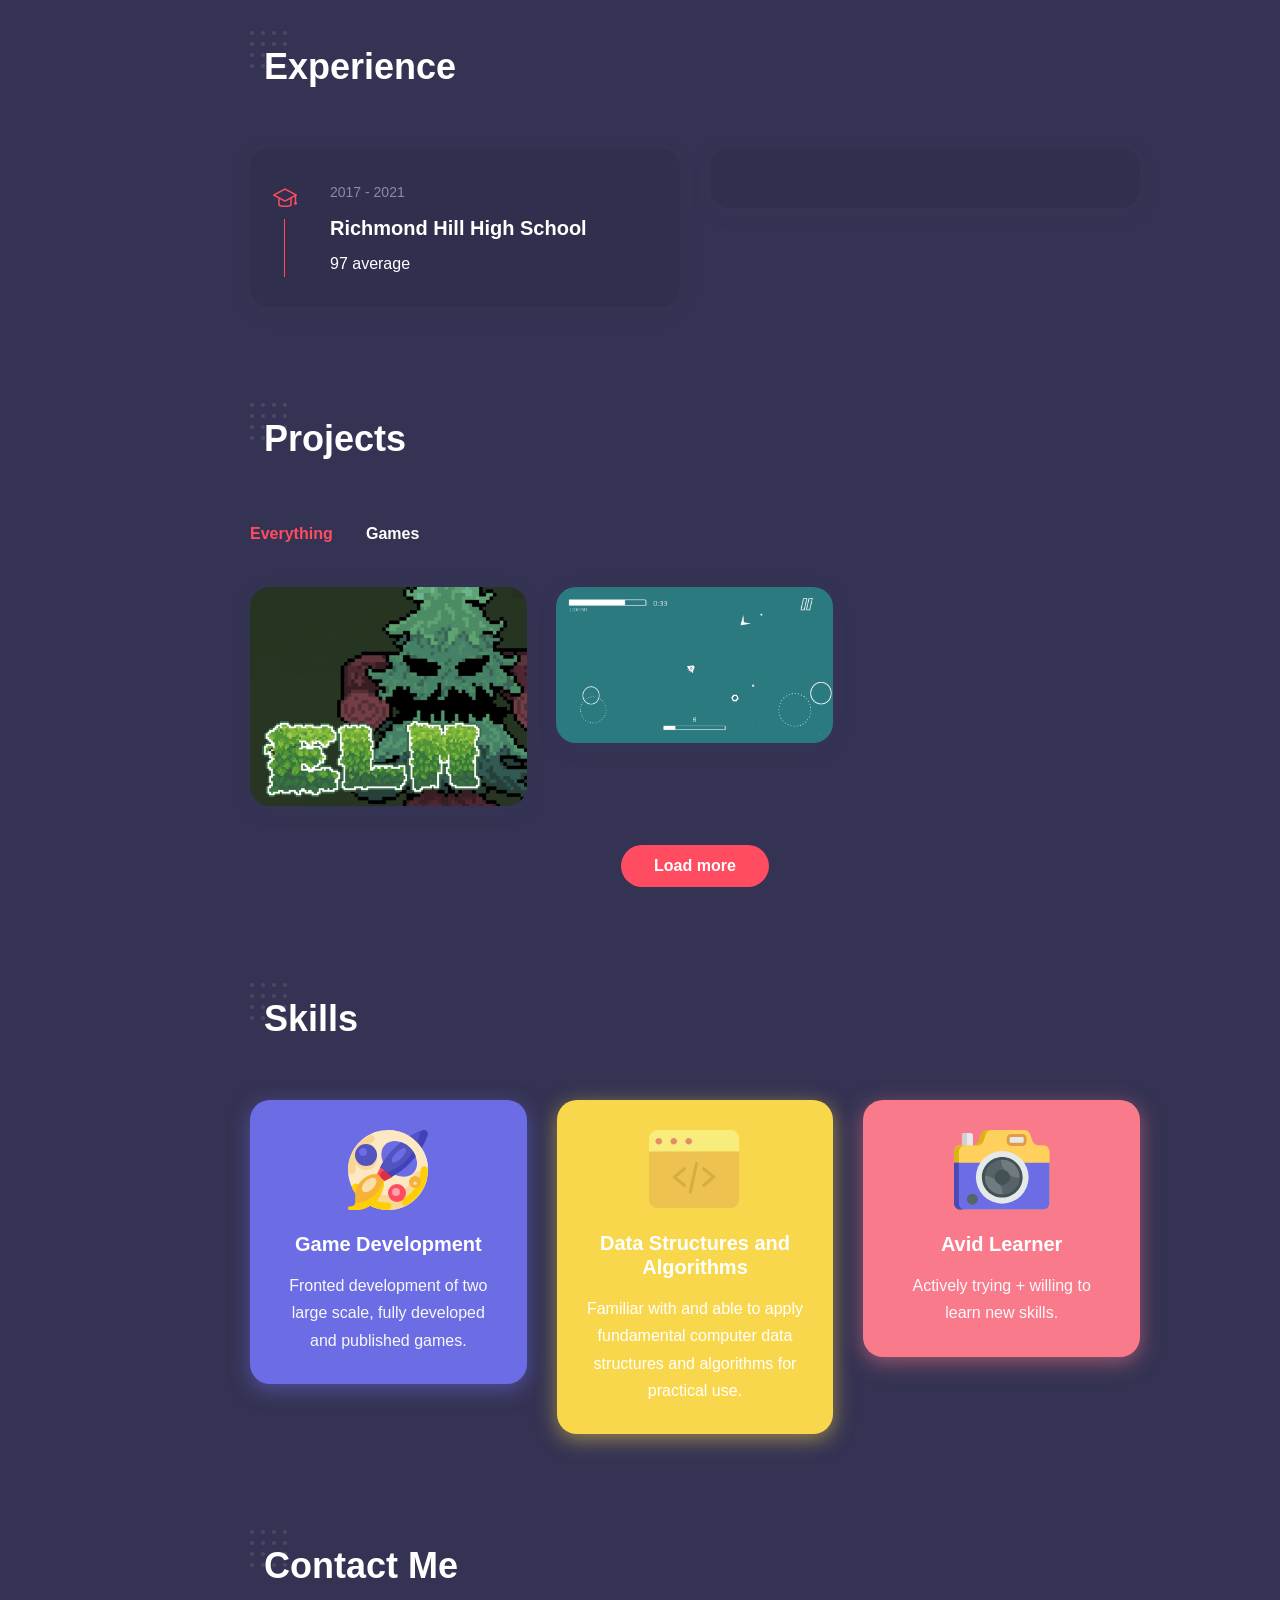
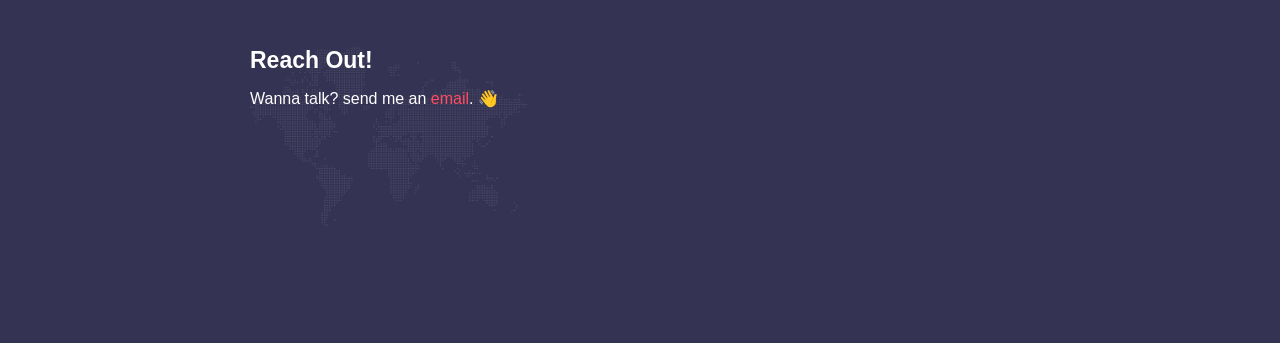
==== commit 468085cc: "Update index.html" ====
--- a/index.html
+++ b/index.html
@@ -106,7 +106,8 @@
 	<!-- site footer -->
 	<div class="footer">
 		<!-- copyright text -->
-		<span class="copyright">© 2020 Bolby Template.</span>
+		<!-- <span class="copyright">© 2020 Bolby Template.</span> -->
+		<span class="copyright">Kyle Zhou.</span>
 	</div>
 
 </header>
@@ -446,16 +447,7 @@
 				<li class="list-inline-item" data-filter=".branding">Branding</li> -->
 			</ul>
 			
-			<!-- portfolio filter (mobile) -->
-			<div class="pf-filter-wrapper">
-				<select class="portfolio-filter-mobile">
-					<option value="*">Everything</option>
-					<option value=".creative">Games</option>
-					<!-- <option value=".art">Art</option>
-					<option value=".design">Design</option>
-					<option value=".branding">Branding</option> -->
-				</select>
-			</div>
+			
 			
 			<!-- portolio wrapper -->
 			<div class="row portfolio-wrapper">
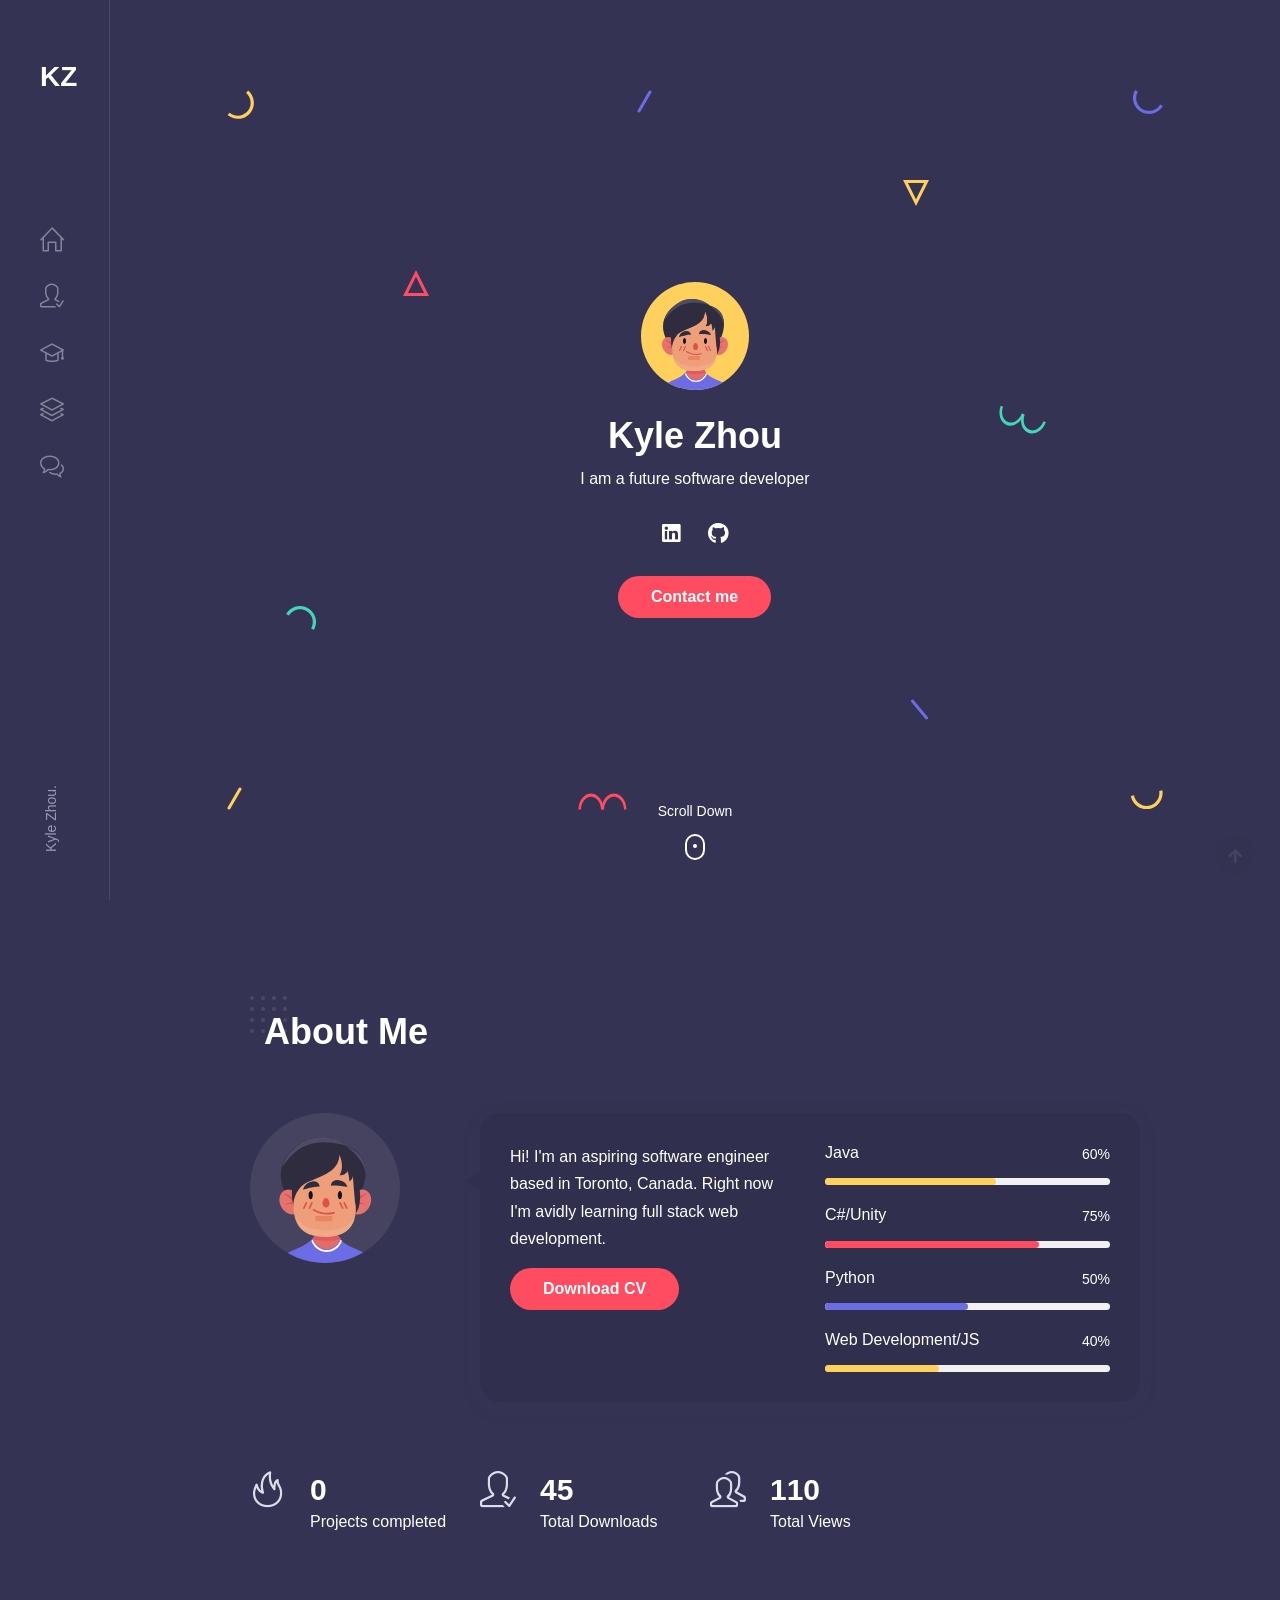
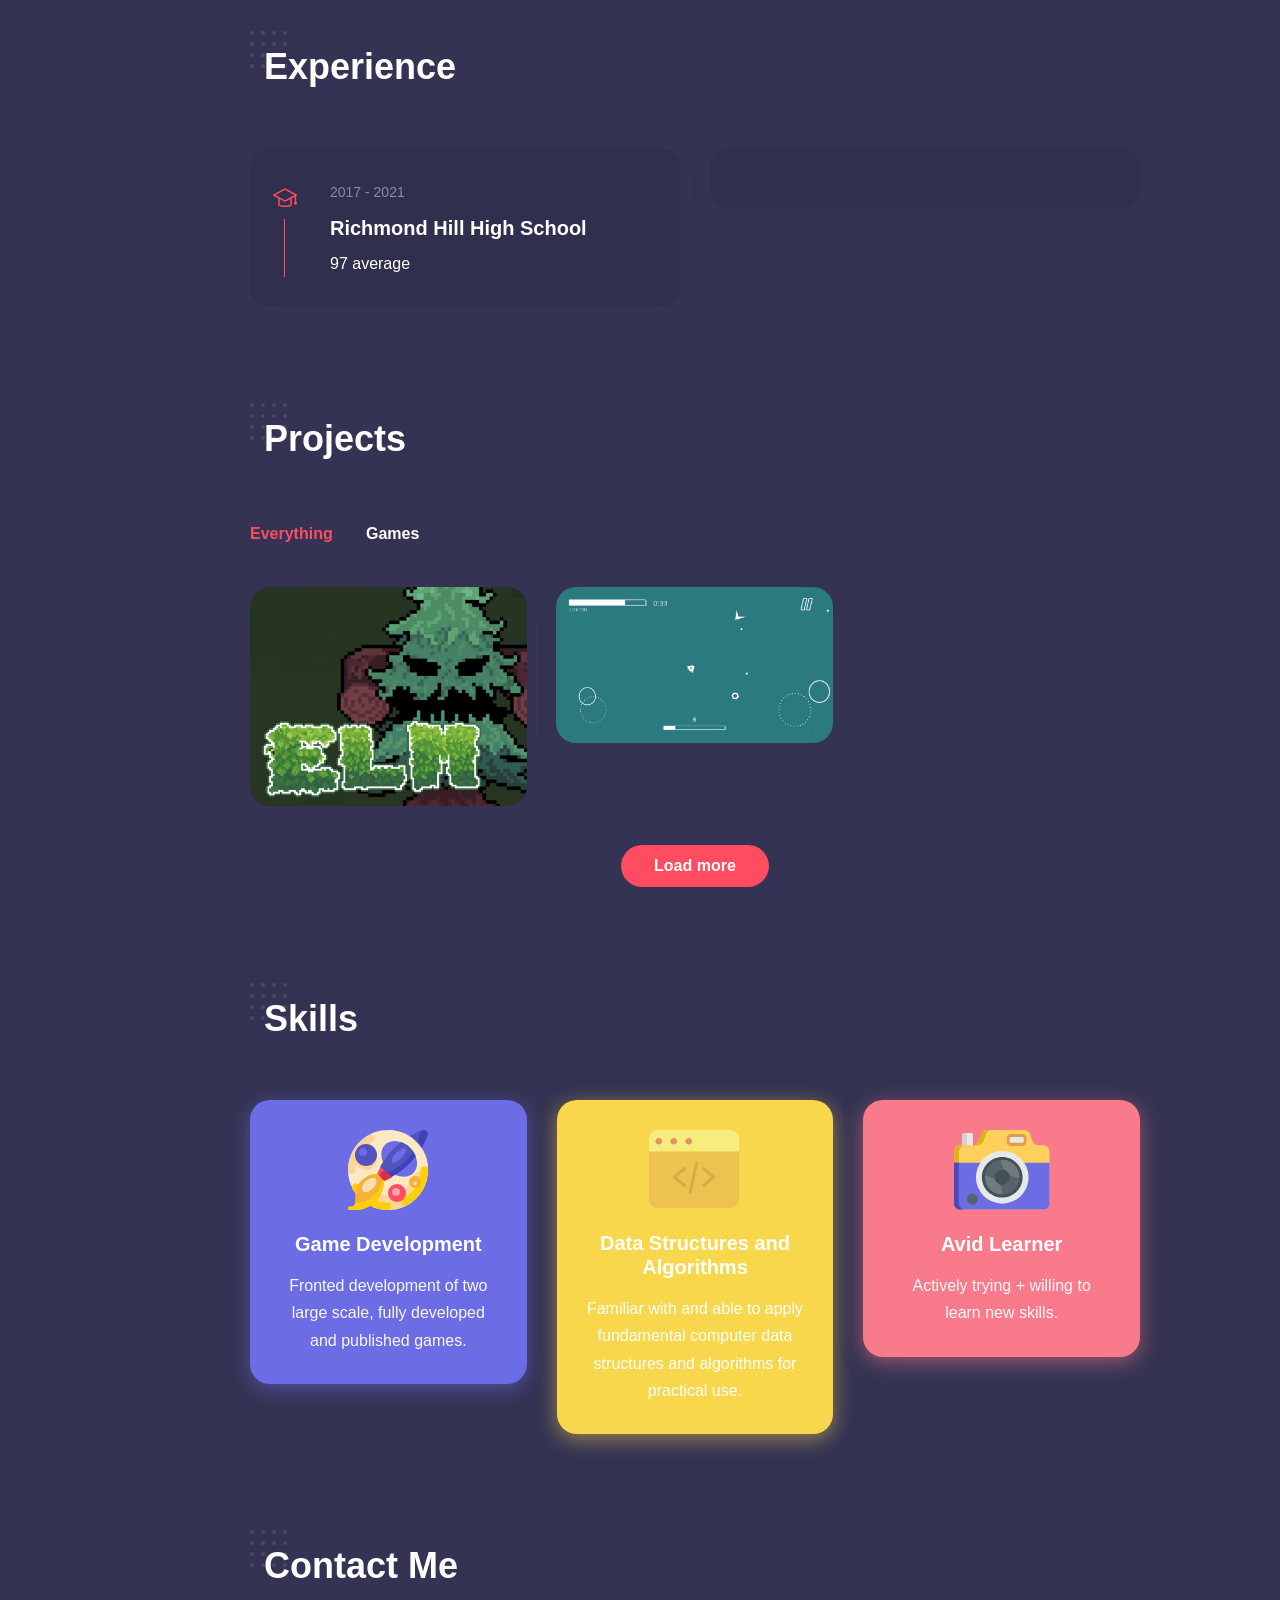
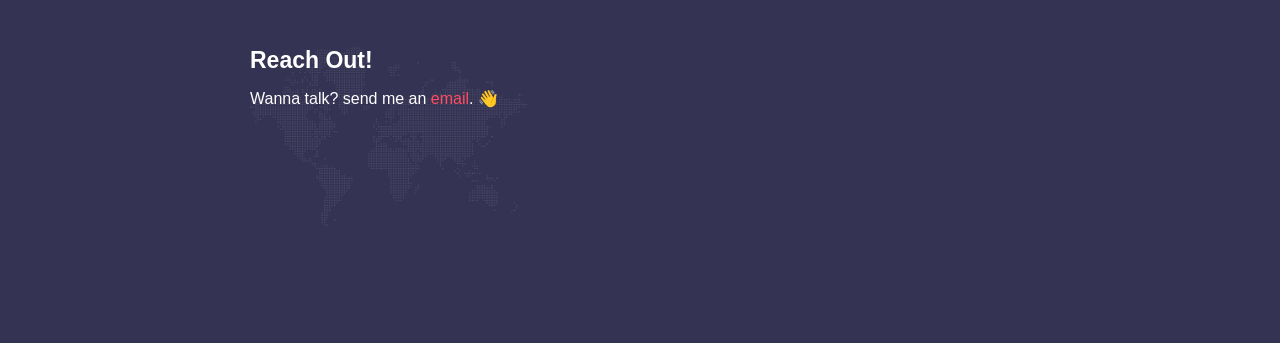
==== commit b0b3427b: "test" ====
--- a/index.html
+++ b/index.html
@@ -446,7 +446,17 @@
 				<li class="list-inline-item" data-filter=".design">Design</li>
 				<li class="list-inline-item" data-filter=".branding">Branding</li> -->
 			</ul>
-			
+			<!-- portfolio filter (mobile) -->
+            <div class="pf-filter-wrapper">
+                <select class="portfolio-filter list-inline wow fadeInUp">
+                    <li class="current list-inline-item" data-filter="*">Everything</li>
+					<li class="list-inline-item" data-filter=".creative">Games</li>
+                    <!-- <option value=".art">Art</option>
+                    <option value=".design">Design</option>
+                    <option value=".branding">Branding</option> -->
+                </select>
+            </div>
+
 			
 			
 			<!-- portolio wrapper -->
